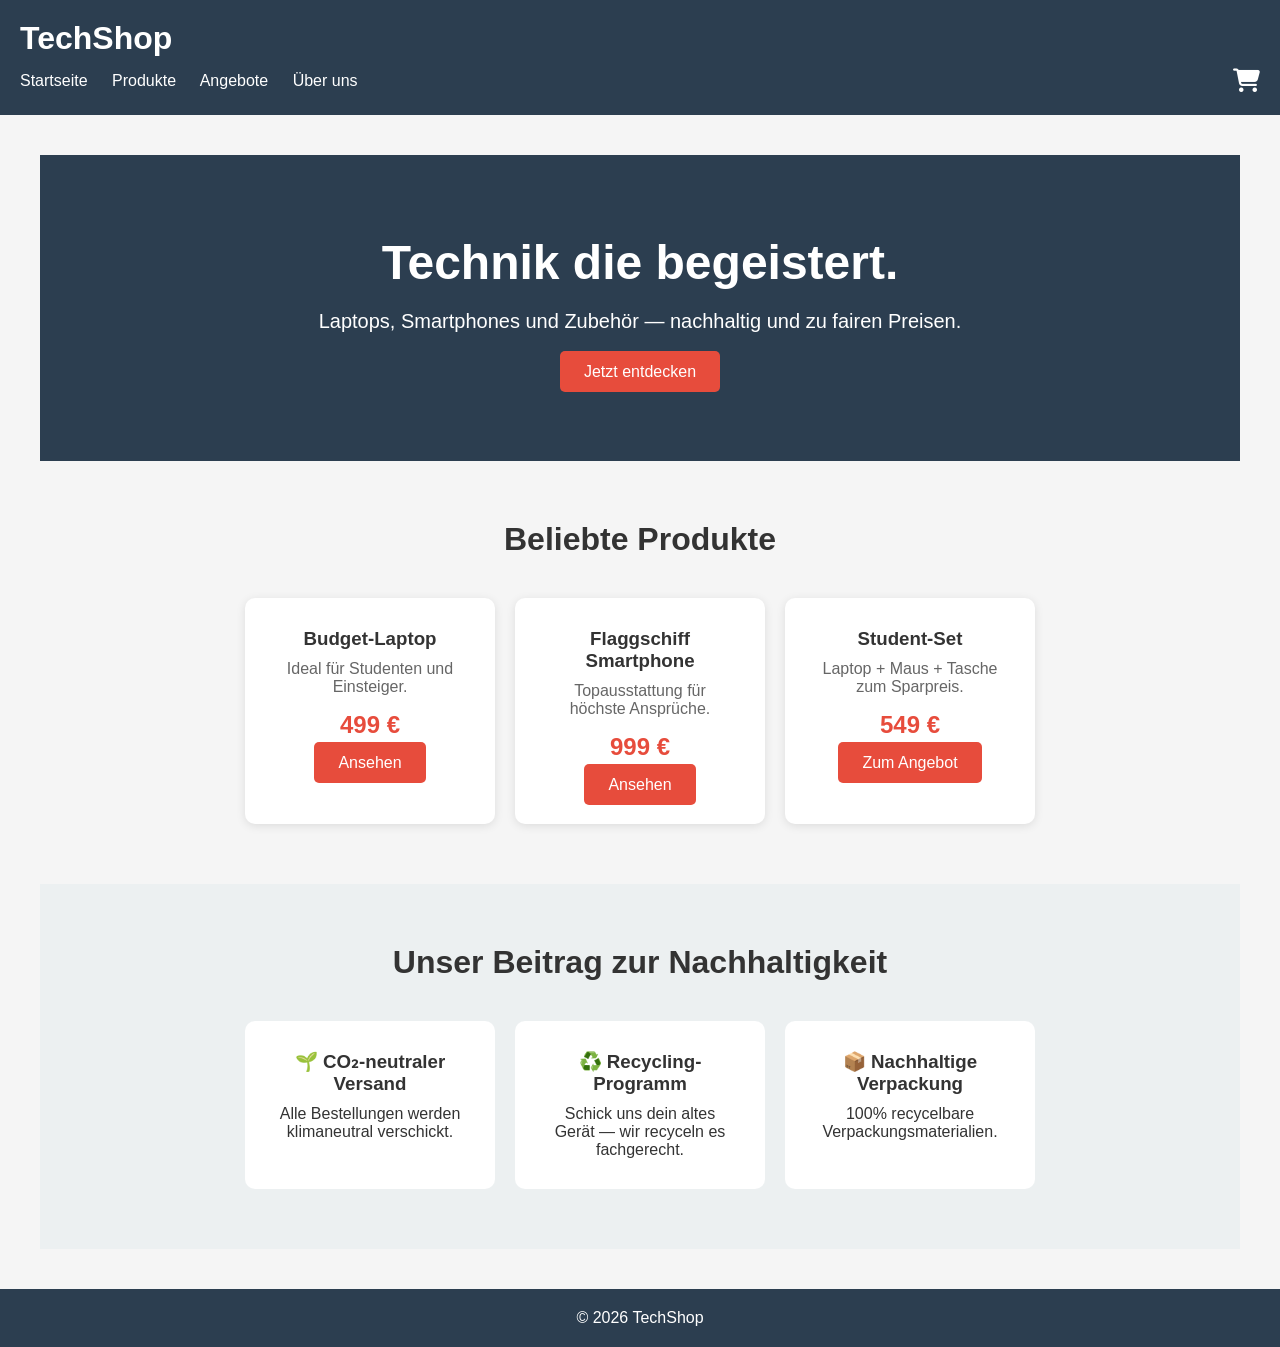
==== index.html @ 8d3208bd "index.html Startseite fertig mit Hero, Produkte und Nachhaltigkeit" ====
<!DOCTYPE html>
<html lang="de">
<head>
    <meta charset="UTF-8">
    <meta name="viewport" content="width=device-width, initial-scale=1.0">
    <link rel="stylesheet" href="css/style.css">
    <link rel="stylesheet" href="https://cdnjs.cloudflare.com/ajax/libs/font-awesome/6.5.0/css/all.min.css">
    <title>TechShop</title>
</head>
<body>

<header>
    <h1>TechShop</h1>
    <nav>
        <div class="nav-links">
            <a href="index.html">Startseite</a>
            <a href="produkte.html">Produkte</a>
            <a href="angebote.html">Angebote</a>
            <a href="impressum.html">Über uns</a>
        </div>
        <a href="warenkorb.html" class="cart-icon">
            <i class="fas fa-shopping-cart"></i>
        </a>
    </nav>
</header>

 <main>

    <!-- Hero Bereich -->
    <section class="hero">
        <div class="hero-content">
            <h2>Technik die begeistert.</h2>
            <p>Laptops, Smartphones und Zubehör — nachhaltig und zu fairen Preisen.</p>
            <a href="produkte.html" class="btn">Jetzt entdecken</a>
        </div>
    </section>

    <!-- Featured Products -->
    <section class="featured">
        <h2>Beliebte Produkte</h2>
        <div class="product-grid">
            <div class="product-card">
                <h3>Budget-Laptop</h3>
                <p>Ideal für Studenten und Einsteiger.</p>
                <span class="price">499 €</span>
                <a href="produkte.html" class="btn">Ansehen</a>
            </div>
            <div class="product-card">
                <h3>Flaggschiff Smartphone</h3>
                <p>Topausstattung für höchste Ansprüche.</p>
                <span class="price">999 €</span>
                <a href="produkte.html" class="btn">Ansehen</a>
            </div>
            <div class="product-card">
                <h3>Student-Set</h3>
                <p>Laptop + Maus + Tasche zum Sparpreis.</p>
                <span class="price">549 €</span>
                <a href="angebote.html" class="btn">Zum Angebot</a>
            </div>
        </div>
    </section>

    <!-- Nachhaltigkeit -->
    <section class="sustainability">
        <h2>Unser Beitrag zur Nachhaltigkeit</h2>
        <div class="sustain-grid">
            <div class="sustain-card">
                <h3>🌱 CO₂-neutraler Versand</h3>
                <p>Alle Bestellungen werden klimaneutral verschickt.</p>
            </div>
            <div class="sustain-card">
                <h3>♻️ Recycling-Programm</h3>
                <p>Schick uns dein altes Gerät — wir recyceln es fachgerecht.</p>
            </div>
            <div class="sustain-card">
                <h3>📦 Nachhaltige Verpackung</h3>
                <p>100% recycelbare Verpackungsmaterialien.</p>
            </div>
        </div>
    </section>

</main>

    <footer>
        <p>&copy; 2026 TechShop</p>
    </footer>

</body>
</html>
---- css/style.css ----
* {
    margin: 0;
    padding: 0;
    box-sizing: border-box;
}

body {
    font-family: Arial, sans-serif;
    background-color: #f5f5f5;
    color: #333;
}

header {
    background-color: #2c3e50;
    padding: 20px;
    color: white;
}

header h1 {
    margin-bottom: 10px;
}

nav {
    display: flex;
    justify-content: space-between;
    align-items: center;
}

nav a {
    color: white;
    text-decoration: none;
    margin-right: 20px;
}

.cart-icon {
    font-size: 24px;
    margin-right: 0;
}

main {
    padding: 40px;
}

footer {
    background-color: #2c3e50;
    color: white;
    text-align: center;
    padding: 20px;
}

/* Hero */
.hero {
    background-color: #2c3e50;
    color: white;
    padding: 80px 40px;
    text-align: center;
}

.hero h2 {
    font-size: 48px;
    margin-bottom: 20px;
}

.hero p {
    font-size: 20px;
    margin-bottom: 30px;
}

.btn {
    background-color: #e74c3c;
    color: white;
    padding: 12px 24px;
    text-decoration: none;
    border-radius: 5px;
}

.btn:hover {
    background-color: #c0392b;
}

/* Featured Products */
.featured {
    padding: 60px 40px;
    text-align: center;
}

.featured h2 {
    margin-bottom: 40px;
    font-size: 32px;
}

.product-grid {
    display: flex;
    gap: 20px;
    justify-content: center;
}

.product-card {
    background: white;
    padding: 30px;
    border-radius: 10px;
    width: 250px;
    box-shadow: 0 2px 10px rgba(0,0,0,0.1);
}

.product-card h3 {
    margin-bottom: 10px;
}

.product-card p {
    margin-bottom: 15px;
    color: #666;
}

.price {
    display: block;
    font-size: 24px;
    font-weight: bold;
    color: #e74c3c;
    margin-bottom: 15px;
}

/* Nachhaltigkeit */
.sustainability {
    background-color: #ecf0f1;
    padding: 60px 40px;
    text-align: center;
}

.sustainability h2 {
    margin-bottom: 40px;
    font-size: 32px;
}

.sustain-grid {
    display: flex;
    gap: 20px;
    justify-content: center;
}

.sustain-card {
    background: white;
    padding: 30px;
    border-radius: 10px;
    width: 250px;
}

.sustain-card h3 {
    margin-bottom: 10px;
}
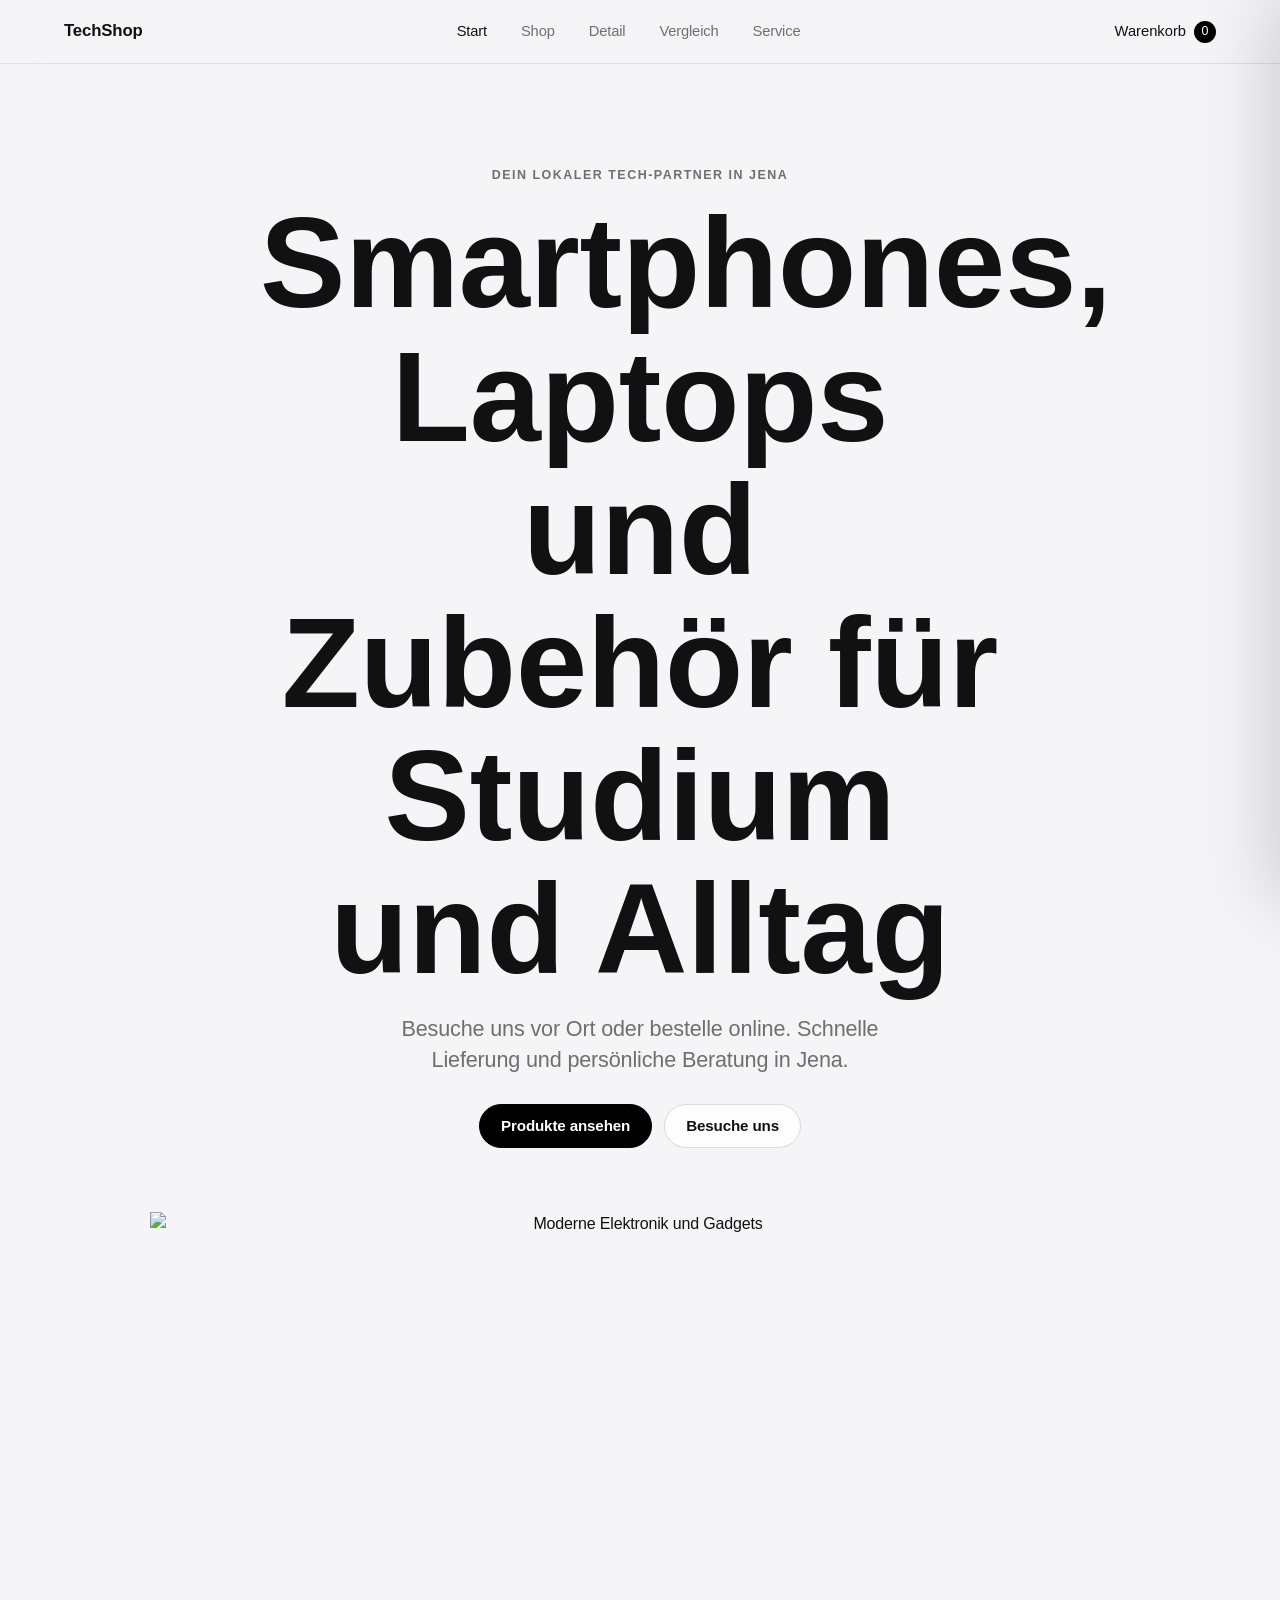
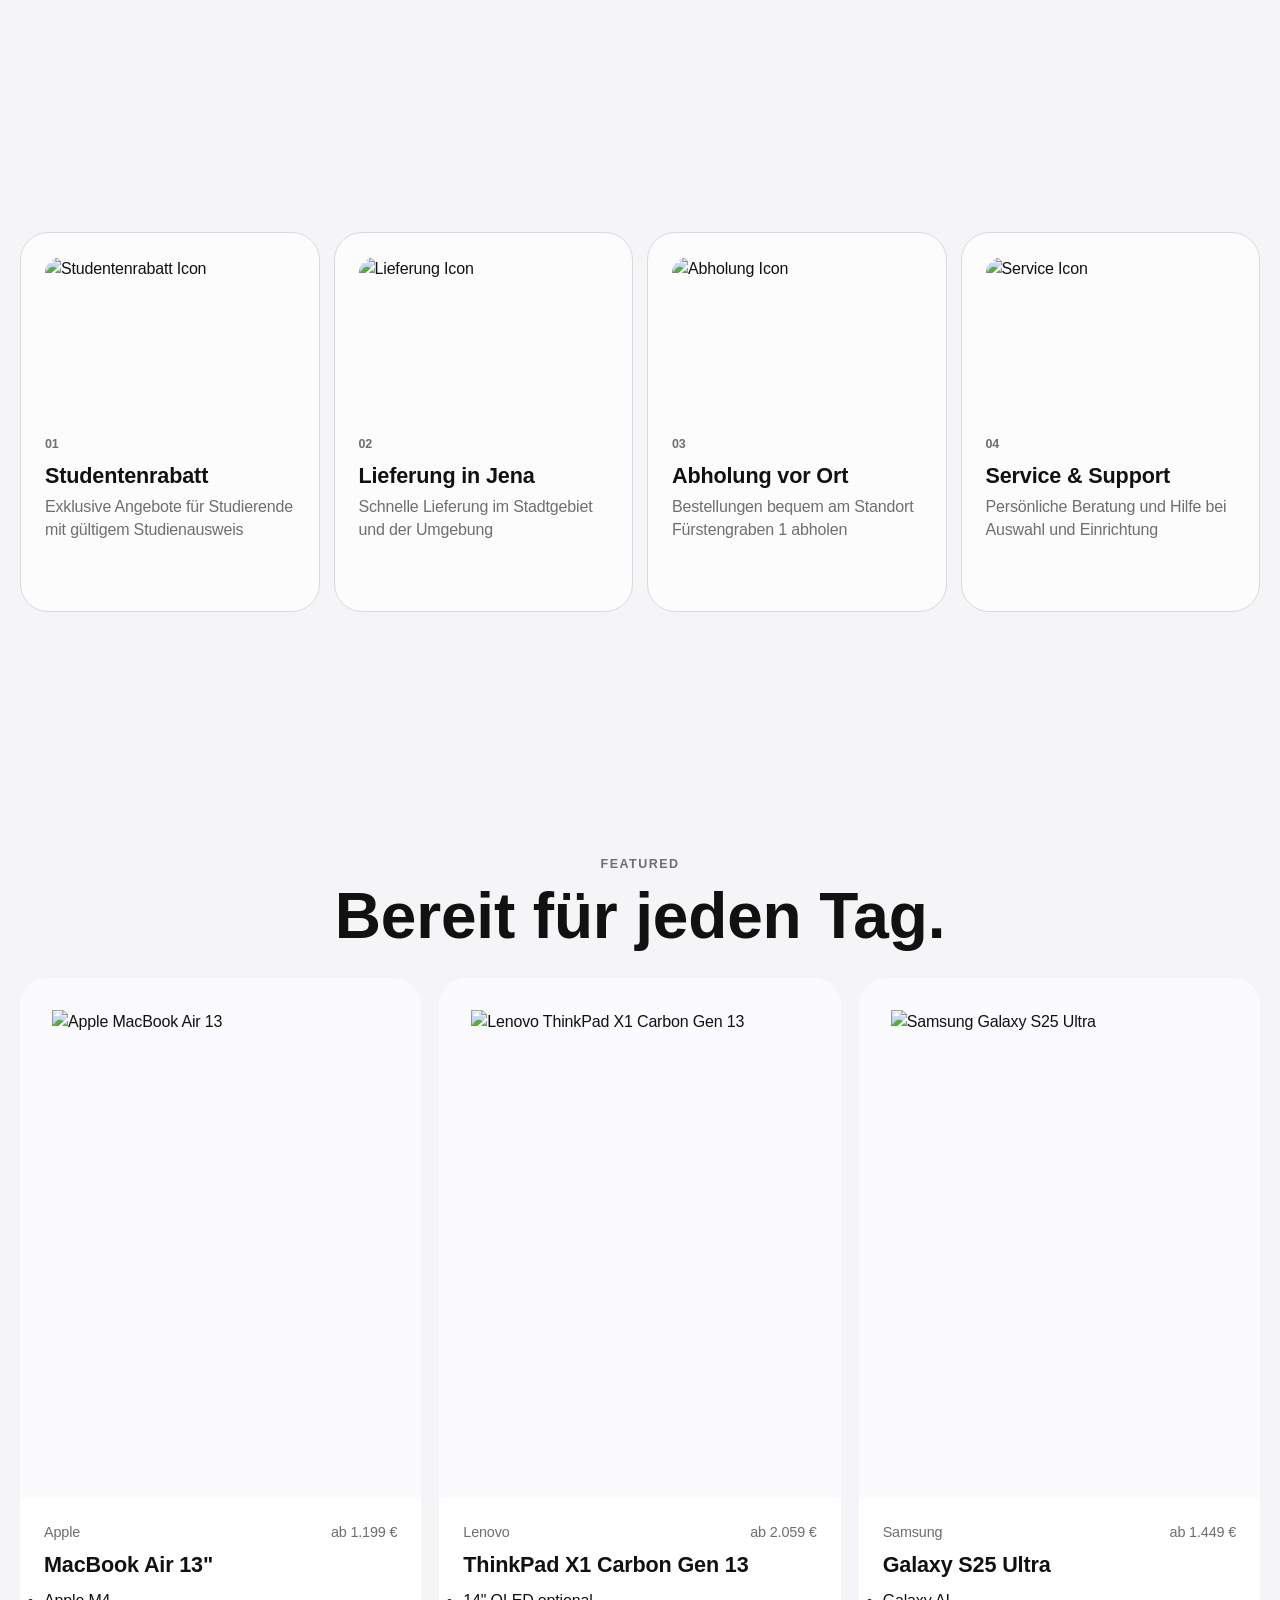
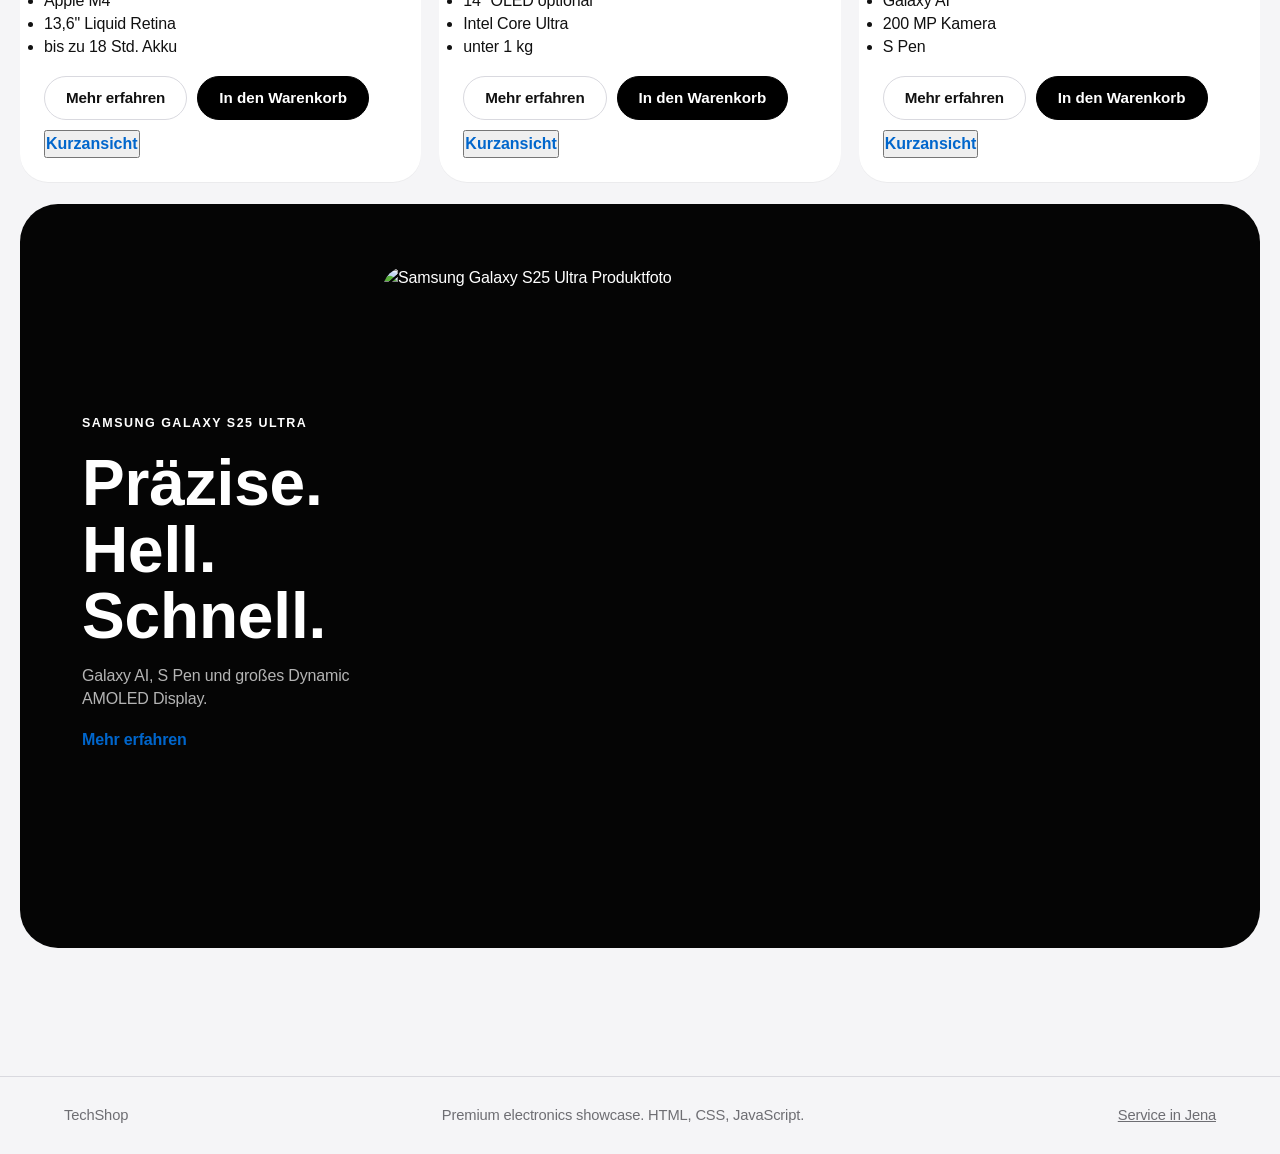
==== commit 42faed0a: "Update website structure and pages" ====
--- a/index.html
+++ b/index.html
@@ -3,87 +3,106 @@
 <head>
     <meta charset="UTF-8">
     <meta name="viewport" content="width=device-width, initial-scale=1.0">
-    <link rel="stylesheet" href="css/style.css">
-    <link rel="stylesheet" href="https://cdnjs.cloudflare.com/ajax/libs/font-awesome/6.5.0/css/all.min.css">
-    <title>TechShop</title>
+    <meta name="description" content="TechShop zeigt kuratierte Premium-Technik mit echten Produktdaten, klaren Preisen und ruhigem Design.">
+    <title>TechShop | Premium Electronics</title>
+    <link rel="stylesheet" href="style.css">
 </head>
-<body>
+<body data-page="home">
+    <header class="site-header">
+        <a class="brand" href="index.html" aria-label="TechShop Startseite">TechShop</a>
+        <button class="nav-toggle" type="button" aria-label="Menue oeffnen" aria-expanded="false">
+            <span></span>
+            <span></span>
+        </button>
+        <nav class="site-nav" aria-label="Hauptnavigation">
+            <a href="index.html" data-nav="home">Start</a>
+            <a href="produkte.html" data-nav="shop">Shop</a>
+            <a href="produktdetail.html?id=macbook-air" data-nav="detail">Detail</a>
+            <a href="vergleich.html" data-nav="compare">Vergleich</a>
+            <a href="kontakt.html" data-nav="contact">Service</a>
+        </nav>
+        <button class="cart-indicator" type="button" data-cart-open>
+            Warenkorb <span data-cart-count>0</span>
+        </button>
+    </header>
 
-<header>
-    <h1>TechShop</h1>
-    <nav>
-        <div class="nav-links">
-            <a href="index.html">Startseite</a>
-            <a href="produkte.html">Produkte</a>
-            <a href="angebote.html">Angebote</a>
-            <a href="impressum.html">Über uns</a>
-        </div>
-        <a href="warenkorb.html" class="cart-icon">
-            <i class="fas fa-shopping-cart"></i>
-        </a>
-    </nav>
-</header>
+    <main>
+        <section class="hero hero-home">
+            <div class="hero-copy">
+                <p class="eyebrow">Dein lokaler Tech-Partner in Jena</p>
+                <h1>Smartphones, Laptops und Zubehör für Studium und Alltag</h1>
+                <p>Besuche uns vor Ort oder bestelle online. Schnelle Lieferung und persönliche Beratung in Jena.</p>
+                <div class="button-row">
+                    <a class="btn btn-dark" href="produkte.html">Produkte ansehen</a>
+                    <a class="btn btn-light" href="kontakt.html">Besuche uns</a>
+                </div>
+            </div>
+            <img class="hero-image" src="https://images.unsplash.com/photo-1522869635100-9f4c5e86aa37?w=980&h=580&fit=crop" alt="Moderne Elektronik und Gadgets" width="980" height="580">
+        </section>
 
- <main>
+        <section class="benefits" aria-label="Unsere Vorteile">
+            <article>
+                <img src="https://images.unsplash.com/photo-1577720643272-265d76ecd780?w=300&h=220&fit=crop" alt="Studentenrabatt Icon">
+                <span>01</span>
+                <h2>Studentenrabatt</h2>
+                <p>Exklusive Angebote für Studierende mit gültigem Studienausweis</p>
+            </article>
+            <article>
+                <img src="https://images.unsplash.com/photo-1606856410002-b8b3eac8b8ba?w=300&h=220&fit=crop" alt="Lieferung Icon">
+                <span>02</span>
+                <h2>Lieferung in Jena</h2>
+                <p>Schnelle Lieferung im Stadtgebiet und der Umgebung</p>
+            </article>
+            <article>
+                <img src="https://images.unsplash.com/photo-1553062407-98eeb64c6a62?w=300&h=220&fit=crop" alt="Abholung Icon">
+                <span>03</span>
+                <h2>Abholung vor Ort</h2>
+                <p>Bestellungen bequem am Standort Fürstengraben 1 abholen</p>
+            </article>
+            <article>
+                <img src="https://images.unsplash.com/photo-1552664730-d307ca884978?w=300&h=220&fit=crop" alt="Service Icon">
+                <span>04</span>
+                <h2>Service & Support</h2>
+                <p>Persönliche Beratung und Hilfe bei Auswahl und Einrichtung</p>
+            </article>
+        </section>
 
-    <!-- Hero Bereich -->
-    <section class="hero">
-        <div class="hero-content">
-            <h2>Technik die begeistert.</h2>
-            <p>Laptops, Smartphones und Zubehör — nachhaltig und zu fairen Preisen.</p>
-            <a href="produkte.html" class="btn">Jetzt entdecken</a>
-        </div>
-    </section>
+        <section class="section-heading">
+            <p class="eyebrow">Featured</p>
+                <h2>Bereit für jeden Tag.</h2>
+        </section>
 
-    <!-- Featured Products -->
-    <section class="featured">
-        <h2>Beliebte Produkte</h2>
-        <div class="product-grid">
-            <div class="product-card">
-                <h3>Budget-Laptop</h3>
-                <p>Ideal für Studenten und Einsteiger.</p>
-                <span class="price">499 €</span>
-                <a href="produkte.html" class="btn">Ansehen</a>
+        <section class="feature-grid" data-featured-products></section>
+
+        <section class="wide-showcase">
+            <div>
+                <p class="eyebrow">Samsung Galaxy S25 Ultra</p>
+                <h2>Präzise. Hell. Schnell.</h2>
+                <p>Galaxy AI, S Pen und großes Dynamic AMOLED Display.</p>
+                <a class="text-link" href="produktdetail.html?id=galaxy-s25-ultra">Mehr erfahren</a>
             </div>
-            <div class="product-card">
-                <h3>Flaggschiff Smartphone</h3>
-                <p>Topausstattung für höchste Ansprüche.</p>
-                <span class="price">999 €</span>
-                <a href="produkte.html" class="btn">Ansehen</a>
-            </div>
-            <div class="product-card">
-                <h3>Student-Set</h3>
-                <p>Laptop + Maus + Tasche zum Sparpreis.</p>
-                <span class="price">549 €</span>
-                <a href="angebote.html" class="btn">Zum Angebot</a>
-            </div>
-        </div>
-    </section>
+            <img src="https://images.samsung.com/is/image/samsung/assets/de/smartphones/galaxy-s25-ultra/buy/S25U_Product_KV_PC.jpg" alt="Samsung Galaxy S25 Ultra Produktfoto" width="900" height="620">
+        </section>
+    </main>
 
-    <!-- Nachhaltigkeit -->
-    <section class="sustainability">
-        <h2>Unser Beitrag zur Nachhaltigkeit</h2>
-        <div class="sustain-grid">
-            <div class="sustain-card">
-                <h3>🌱 CO₂-neutraler Versand</h3>
-                <p>Alle Bestellungen werden klimaneutral verschickt.</p>
-            </div>
-            <div class="sustain-card">
-                <h3>♻️ Recycling-Programm</h3>
-                <p>Schick uns dein altes Gerät — wir recyceln es fachgerecht.</p>
-            </div>
-            <div class="sustain-card">
-                <h3>📦 Nachhaltige Verpackung</h3>
-                <p>100% recycelbare Verpackungsmaterialien.</p>
-            </div>
-        </div>
-    </section>
-
-</main>
-
-    <footer>
-        <p>&copy; 2026 TechShop</p>
+    <footer class="site-footer">
+        <p>TechShop</p>
+        <p>Premium electronics showcase. HTML, CSS, JavaScript.</p>
+        <p><a href="kontakt.html">Service in Jena</a></p>
     </footer>
 
+    <aside class="cart-drawer" data-cart-drawer aria-hidden="true">
+        <div class="drawer-head">
+            <h2>Warenkorb</h2>
+            <button class="icon-btn" type="button" data-cart-close>Schliessen</button>
+        </div>
+        <div class="drawer-items" data-cart-items></div>
+        <div class="drawer-total">
+            <span>Summe</span>
+            <strong data-cart-total>0 €</strong>
+        </div>
+    </aside>
+    <div class="toast" data-toast></div>
+    <script src="script.js"></script>
 </body>
-</html>+</html>
--- a/style.css
+++ b/style.css
@@ -0,0 +1,981 @@
+:root {
+    --bg: #f5f5f7;
+    --surface: #ffffff;
+    --surface-soft: #fbfbfd;
+    --text: #111111;
+    --muted: #6e6e73;
+    --line: #d9d9df;
+    --dark: #000000;
+    --shadow: 0 22px 60px rgba(0, 0, 0, 0.08);
+    --radius: 28px;
+}
+
+* {
+    box-sizing: border-box;
+    margin: 0;
+    padding: 0;
+}
+
+html {
+    scroll-behavior: smooth;
+}
+
+body {
+    min-width: 320px;
+    background: var(--bg);
+    color: var(--text);
+    font-family: -apple-system, BlinkMacSystemFont, "Segoe UI", Arial, sans-serif;
+    letter-spacing: -0.01em;
+    line-height: 1.45;
+}
+
+body.drawer-open {
+    overflow: hidden;
+}
+
+a {
+    color: inherit;
+}
+
+img {
+    display: block;
+    max-width: 100%;
+}
+
+button,
+input,
+select {
+    font: inherit;
+}
+
+button {
+    cursor: pointer;
+}
+
+.site-header {
+    position: sticky;
+    top: 0;
+    z-index: 30;
+    display: grid;
+    grid-template-columns: auto 1fr auto;
+    align-items: center;
+    gap: 28px;
+    min-height: 64px;
+    padding: 0 clamp(20px, 5vw, 72px);
+    background: rgba(245, 245, 247, 0.82);
+    border-bottom: 1px solid rgba(0, 0, 0, 0.08);
+    backdrop-filter: blur(22px);
+}
+
+.brand {
+    font-size: 1.05rem;
+    font-weight: 700;
+    text-decoration: none;
+}
+
+.site-nav {
+    display: flex;
+    justify-content: center;
+    gap: clamp(14px, 3vw, 34px);
+}
+
+.site-nav a {
+    color: var(--muted);
+    font-size: 0.92rem;
+    text-decoration: none;
+    transition: color 180ms ease;
+}
+
+.site-nav a:hover,
+.site-nav a.active {
+    color: var(--text);
+}
+
+.cart-indicator,
+.icon-btn,
+.nav-toggle {
+    border: 0;
+    background: transparent;
+    color: var(--text);
+}
+
+.cart-indicator {
+    display: inline-flex;
+    align-items: center;
+    gap: 8px;
+    font-size: 0.92rem;
+}
+
+.cart-indicator span {
+    display: grid;
+    place-items: center;
+    min-width: 22px;
+    height: 22px;
+    padding: 0 7px;
+    border-radius: 999px;
+    background: var(--dark);
+    color: #ffffff;
+    font-size: 0.78rem;
+}
+
+.nav-toggle {
+    display: none;
+    width: 42px;
+    height: 42px;
+    justify-self: end;
+}
+
+.nav-toggle span {
+    display: block;
+    width: 21px;
+    height: 1.5px;
+    margin: 6px auto;
+    background: var(--text);
+}
+
+main {
+    width: min(1440px, 100%);
+    margin: 0 auto;
+}
+
+.hero,
+.page-hero,
+.section-heading,
+.shop-layout,
+.detail-shell,
+.compare-wrap,
+.contact-grid,
+.wide-showcase,
+.benefits,
+.feature-grid {
+    width: min(1240px, calc(100% - 32px));
+    margin-inline: auto;
+}
+
+.hero {
+    min-height: calc(100svh - 64px);
+    display: grid;
+    grid-template-rows: auto 1fr;
+    align-items: center;
+    padding: clamp(58px, 8vw, 104px) 0 40px;
+    text-align: center;
+}
+
+.hero-copy {
+    max-width: 760px;
+    margin: 0 auto;
+}
+
+.eyebrow {
+    color: var(--muted);
+    font-size: 0.78rem;
+    font-weight: 700;
+    letter-spacing: 0.12em;
+    text-transform: uppercase;
+}
+
+h1,
+h2,
+h3 {
+    color: var(--text);
+    line-height: 1.04;
+}
+
+h1 {
+    margin-top: 12px;
+    font-size: clamp(3.8rem, 10vw, 9.4rem);
+    font-weight: 750;
+}
+
+h2 {
+    font-size: clamp(2.1rem, 5vw, 5.2rem);
+    font-weight: 720;
+}
+
+h3 {
+    font-size: 1.35rem;
+    font-weight: 700;
+}
+
+.hero-copy p:not(.eyebrow),
+.page-hero p,
+.section-heading p,
+.wide-showcase p,
+.product-copy,
+.contact-card p,
+.site-footer {
+    color: var(--muted);
+}
+
+.hero-copy p:not(.eyebrow) {
+    max-width: 540px;
+    margin: 18px auto 0;
+    font-size: clamp(1.05rem, 2vw, 1.35rem);
+}
+
+.button-row {
+    display: flex;
+    flex-wrap: wrap;
+    justify-content: center;
+    gap: 12px;
+    margin-top: 28px;
+}
+
+.btn {
+    display: inline-flex;
+    align-items: center;
+    justify-content: center;
+    min-height: 44px;
+    padding: 0 21px;
+    border-radius: 999px;
+    font-size: 0.95rem;
+    font-weight: 650;
+    text-decoration: none;
+    transition: transform 180ms ease, box-shadow 180ms ease, background 180ms ease;
+}
+
+.btn:hover {
+    transform: translateY(-2px);
+}
+
+.btn-dark {
+    border: 1px solid var(--dark);
+    background: var(--dark);
+    color: #ffffff;
+}
+
+.btn-light {
+    border: 1px solid var(--line);
+    background: rgba(255, 255, 255, 0.78);
+    color: var(--text);
+}
+
+.hero-image {
+    width: min(980px, 100%);
+    margin: clamp(30px, 5vw, 70px) auto 0;
+    filter: drop-shadow(0 34px 48px rgba(0, 0, 0, 0.12));
+}
+
+.benefits {
+    display: grid;
+    grid-template-columns: repeat(4, 1fr);
+    gap: 14px;
+    margin-bottom: clamp(74px, 10vw, 138px);
+}
+
+.benefits article {
+    display: flex;
+    flex-direction: column;
+    min-height: 380px;
+    padding: 24px;
+    border: 1px solid var(--line);
+    border-radius: var(--radius);
+    background: rgba(255, 255, 255, 0.72);
+    overflow: hidden;
+    transition: transform 200ms ease, box-shadow 200ms ease;
+}
+
+.benefits article:hover {
+    transform: translateY(-4px);
+    box-shadow: 0 12px 32px rgba(0, 0, 0, 0.12);
+}
+
+.benefits article img {
+    width: 100%;
+    height: 160px;
+    object-fit: cover;
+    border-radius: 16px;
+    margin-bottom: 18px;
+}
+
+.benefits span {
+    color: var(--muted);
+    font-size: 0.78rem;
+    font-weight: 700;
+}
+
+.benefits h2 {
+    margin-top: 12px;
+    font-size: 1.35rem;
+}
+
+.benefits p {
+    margin-top: 8px;
+    color: var(--muted);
+    flex-grow: 1;
+}
+
+.section-heading,
+.page-hero {
+    padding: clamp(64px, 9vw, 124px) 0 28px;
+    text-align: center;
+}
+
+.section-heading {
+    max-width: 820px;
+}
+
+.section-heading h2,
+.page-hero h1 {
+    margin-top: 10px;
+}
+
+.page-hero h1 {
+    font-size: clamp(3.2rem, 8vw, 7.5rem);
+}
+
+.page-hero p {
+    margin-top: 16px;
+    font-size: 1.18rem;
+}
+
+.feature-grid,
+.product-grid {
+    display: grid;
+    grid-template-columns: repeat(3, minmax(0, 1fr));
+    gap: 18px;
+}
+
+.product-card {
+    overflow: hidden;
+    border-radius: var(--radius);
+    background: var(--surface);
+    box-shadow: 0 1px 0 rgba(0, 0, 0, 0.04);
+    transition: transform 220ms ease, box-shadow 220ms ease;
+}
+
+.product-card:hover {
+    transform: translateY(-5px);
+    box-shadow: var(--shadow);
+}
+
+.product-card img {
+    width: 100%;
+    aspect-ratio: 1.18 / 1;
+    object-fit: contain;
+    padding: 32px;
+    background: var(--surface-soft);
+}
+
+.product-body {
+    display: grid;
+    gap: 12px;
+    padding: 24px;
+}
+
+.meta-row {
+    display: flex;
+    justify-content: space-between;
+    gap: 14px;
+    color: var(--muted);
+    font-size: 0.9rem;
+}
+
+.price {
+    color: var(--text);
+    font-size: 1.05rem;
+    font-weight: 720;
+}
+
+.product-actions {
+    display: flex;
+    flex-wrap: wrap;
+    gap: 10px;
+    margin-top: 6px;
+}
+
+.text-link {
+    color: #0066cc;
+    font-weight: 650;
+    text-decoration: none;
+}
+
+.text-link:hover {
+    text-decoration: underline;
+}
+
+.wide-showcase {
+    display: grid;
+    grid-template-columns: minmax(280px, 0.75fr) 1.25fr;
+    gap: 20px;
+    align-items: center;
+    margin-top: 22px;
+    margin-bottom: clamp(76px, 10vw, 140px);
+    padding: clamp(28px, 5vw, 62px);
+    border-radius: 38px;
+    background: #050505;
+    color: #ffffff;
+    overflow: hidden;
+}
+
+.wide-showcase h2,
+.wide-showcase .eyebrow {
+    color: #ffffff;
+}
+
+.wide-showcase p {
+    max-width: 360px;
+    margin: 14px 0 18px;
+    color: rgba(255, 255, 255, 0.7);
+}
+
+.wide-showcase img {
+    width: 100%;
+    border-radius: 26px;
+}
+
+.shop-layout {
+    display: grid;
+    grid-template-columns: 1fr 282px;
+    gap: 24px;
+    padding-bottom: 100px;
+}
+
+.filters,
+.shop-results,
+.compare-wrap,
+.contact-card,
+.map-placeholder {
+    border-radius: var(--radius);
+    background: var(--surface);
+}
+
+.filters {
+    position: sticky;
+    top: 84px;
+    align-self: start;
+    display: grid;
+    gap: 10px;
+    padding: 22px;
+}
+
+.filters h2 {
+    font-size: 1.8rem;
+    margin-bottom: 8px;
+}
+
+.filter-close,
+.filter-toggle {
+    display: none;
+}
+
+.category-list {
+    display: grid;
+    gap: 8px;
+}
+
+.category-list button {
+    display: flex;
+    justify-content: space-between;
+    width: 100%;
+    min-height: 44px;
+    padding: 0 14px;
+    border: 1px solid var(--line);
+    border-radius: 999px;
+    background: var(--surface-soft);
+    color: var(--text);
+    font-weight: 650;
+    transition: background 180ms ease, border-color 180ms ease, transform 180ms ease;
+}
+
+.category-list button:hover,
+.category-list button.active {
+    border-color: var(--dark);
+    background: var(--dark);
+    color: #ffffff;
+    transform: translateY(-1px);
+}
+
+.filters label {
+    margin-top: 12px;
+    color: var(--muted);
+    font-size: 0.82rem;
+    font-weight: 700;
+    text-transform: uppercase;
+}
+
+.input {
+    width: 100%;
+    min-height: 46px;
+    padding: 0 14px;
+    border: 1px solid var(--line);
+    border-radius: 15px;
+    background: var(--surface-soft);
+    color: var(--text);
+    outline: none;
+}
+
+.input:focus {
+    border-color: #0066cc;
+    box-shadow: 0 0 0 4px rgba(0, 102, 204, 0.1);
+}
+
+.shop-results {
+    padding: 22px;
+}
+
+.result-bar {
+    display: flex;
+    justify-content: space-between;
+    gap: 16px;
+    align-items: end;
+    margin-bottom: 18px;
+}
+
+.result-bar h2 {
+    font-size: 1.6rem;
+}
+
+.result-bar span {
+    color: var(--muted);
+}
+
+.detail-shell {
+    display: grid;
+    grid-template-columns: 1.12fr 0.88fr;
+    gap: clamp(24px, 5vw, 70px);
+    align-items: center;
+    min-height: calc(100svh - 64px);
+    padding: clamp(44px, 7vw, 96px) 0;
+}
+
+.detail-gallery {
+    display: grid;
+    gap: 16px;
+}
+
+.detail-main-image {
+    width: 100%;
+    max-height: 680px;
+    object-fit: contain;
+    padding: clamp(24px, 5vw, 56px);
+    border-radius: 42px;
+    background: var(--surface);
+}
+
+.gallery-thumbs {
+    display: grid;
+    grid-template-columns: repeat(3, 1fr);
+    gap: 12px;
+}
+
+.gallery-thumbs button {
+    border: 1px solid transparent;
+    border-radius: 18px;
+    background: var(--surface);
+}
+
+.gallery-thumbs button.active {
+    border-color: var(--text);
+}
+
+.gallery-thumbs img {
+    width: 100%;
+    aspect-ratio: 1.4 / 1;
+    object-fit: contain;
+    padding: 12px;
+}
+
+.detail-info h1 {
+    font-size: clamp(3rem, 7vw, 7rem);
+}
+
+.detail-info .price {
+    margin-top: 18px;
+    font-size: 1.35rem;
+}
+
+.spec-list {
+    display: grid;
+    grid-template-columns: repeat(2, 1fr);
+    gap: 12px;
+    margin: 28px 0;
+}
+
+.spec-list div {
+    min-height: 104px;
+    padding: 18px;
+    border-radius: 22px;
+    background: var(--surface);
+}
+
+.spec-list dt {
+    color: var(--muted);
+    font-size: 0.78rem;
+    font-weight: 700;
+    text-transform: uppercase;
+}
+
+.spec-list dd {
+    margin-top: 8px;
+    font-weight: 720;
+}
+
+.compare-wrap {
+    overflow: auto;
+    margin-bottom: 100px;
+    padding: 16px;
+}
+
+.compare-table {
+    width: 100%;
+    min-width: 780px;
+    border-collapse: collapse;
+}
+
+.compare-table caption {
+    padding: 18px;
+    color: var(--muted);
+    text-align: left;
+}
+
+.compare-table th,
+.compare-table td {
+    padding: 22px 18px;
+    border-bottom: 1px solid var(--line);
+    text-align: left;
+    vertical-align: top;
+}
+
+.compare-table th {
+    color: var(--muted);
+    font-size: 0.78rem;
+    text-transform: uppercase;
+}
+
+.compare-product {
+    display: flex;
+    align-items: center;
+    gap: 14px;
+}
+
+.compare-product img {
+    width: 72px;
+    height: 72px;
+    object-fit: contain;
+    border-radius: 16px;
+    background: var(--surface-soft);
+}
+
+.contact-grid {
+    display: grid;
+    grid-template-columns: repeat(3, 1fr);
+    gap: 18px;
+    padding-bottom: 100px;
+}
+
+.contact-card,
+.map-placeholder {
+    min-height: 260px;
+    padding: 28px;
+}
+
+.contact-card h2 {
+    margin-bottom: 20px;
+    font-size: 2rem;
+}
+
+address {
+    color: var(--muted);
+    font-style: normal;
+}
+
+.hours-list {
+    display: grid;
+    gap: 12px;
+}
+
+.hours-list div {
+    display: flex;
+    justify-content: space-between;
+    gap: 24px;
+    padding-bottom: 12px;
+    border-bottom: 1px solid var(--line);
+}
+
+.service-copy {
+    display: flex;
+    flex-direction: column;
+    justify-content: space-between;
+}
+
+.map-placeholder {
+    grid-column: 1 / -1;
+    display: grid;
+    place-items: center;
+    min-height: 360px;
+    background:
+        linear-gradient(135deg, rgba(0, 0, 0, 0.03) 25%, transparent 25%) 0 0 / 46px 46px,
+        linear-gradient(225deg, rgba(0, 0, 0, 0.03) 25%, transparent 25%) 0 0 / 46px 46px,
+        #ffffff;
+    color: var(--muted);
+    text-align: center;
+}
+
+.map-placeholder span {
+    display: block;
+    margin-bottom: 10px;
+    color: var(--text);
+    font-size: 4rem;
+    font-weight: 740;
+}
+
+.site-footer {
+    display: flex;
+    flex-wrap: wrap;
+    justify-content: space-between;
+    gap: 14px;
+    padding: 28px clamp(20px, 5vw, 72px);
+    border-top: 1px solid var(--line);
+    font-size: 0.92rem;
+}
+
+.cart-drawer {
+    position: fixed;
+    top: 0;
+    right: 0;
+    z-index: 60;
+    display: grid;
+    grid-template-rows: auto 1fr auto;
+    width: min(420px, 100%);
+    height: 100svh;
+    background: var(--surface);
+    box-shadow: -28px 0 70px rgba(0, 0, 0, 0.16);
+    transform: translateX(104%);
+    transition: transform 240ms ease;
+}
+
+.cart-drawer.open {
+    transform: translateX(0);
+}
+
+.drawer-head,
+.drawer-total {
+    display: flex;
+    justify-content: space-between;
+    gap: 16px;
+    align-items: center;
+    padding: 22px;
+    border-bottom: 1px solid var(--line);
+}
+
+.drawer-head h2 {
+    font-size: 1.8rem;
+}
+
+.drawer-items {
+    display: grid;
+    align-content: start;
+    gap: 12px;
+    overflow: auto;
+    padding: 22px;
+}
+
+.bag-item {
+    display: grid;
+    grid-template-columns: 76px 1fr auto;
+    gap: 12px;
+    align-items: center;
+}
+
+.bag-item img {
+    width: 76px;
+    height: 76px;
+    object-fit: contain;
+    border-radius: 18px;
+    background: var(--surface-soft);
+}
+
+.bag-item button {
+    width: 28px;
+    height: 28px;
+    border: 1px solid var(--line);
+    border-radius: 50%;
+    background: var(--surface);
+}
+
+.empty-state {
+    padding: 40px 18px;
+    color: var(--muted);
+    text-align: center;
+}
+
+.product-dialog {
+    width: min(880px, calc(100% - 32px));
+    border: 0;
+    border-radius: 32px;
+    background: var(--surface);
+    color: var(--text);
+    box-shadow: var(--shadow);
+}
+
+.product-dialog::backdrop {
+    background: rgba(0, 0, 0, 0.35);
+    backdrop-filter: blur(8px);
+}
+
+.dialog-close {
+    position: absolute;
+    top: 18px;
+    right: 18px;
+}
+
+.dialog-content {
+    display: grid;
+    grid-template-columns: 1fr 1fr;
+    gap: 22px;
+    padding: 34px;
+}
+
+.dialog-content img {
+    width: 100%;
+    object-fit: contain;
+    border-radius: 24px;
+    background: var(--surface-soft);
+}
+
+.toast {
+    position: fixed;
+    left: 50%;
+    bottom: 24px;
+    z-index: 80;
+    padding: 12px 16px;
+    border-radius: 999px;
+    background: var(--dark);
+    color: #ffffff;
+    opacity: 0;
+    transform: translate(-50%, 18px);
+    transition: opacity 180ms ease, transform 180ms ease;
+    pointer-events: none;
+}
+
+.toast.show {
+    opacity: 1;
+    transform: translate(-50%, 0);
+}
+
+@media (max-width: 980px) {
+    .site-header {
+        grid-template-columns: auto 1fr auto;
+    }
+
+    .nav-toggle {
+        display: block;
+        order: 3;
+    }
+
+    .cart-indicator {
+        justify-self: end;
+    }
+
+    .site-nav {
+        position: absolute;
+        top: 64px;
+        left: 16px;
+        right: 16px;
+        display: none;
+        flex-direction: column;
+        padding: 18px;
+        border-radius: 24px;
+        background: rgba(255, 255, 255, 0.94);
+        box-shadow: var(--shadow);
+    }
+
+    .site-nav.open {
+        display: flex;
+    }
+
+    .benefits,
+    .feature-grid,
+    .product-grid,
+    .shop-layout,
+    .detail-shell,
+    .wide-showcase,
+    .contact-grid,
+    .dialog-content {
+        grid-template-columns: 1fr;
+    }
+
+    .filters {
+        position: fixed;
+        top: 0;
+        right: 0;
+        z-index: 70;
+        width: min(360px, 100%);
+        height: 100svh;
+        overflow: auto;
+        border-radius: 0;
+        box-shadow: -28px 0 70px rgba(0, 0, 0, 0.18);
+        transform: translateX(104%);
+        transition: transform 240ms ease;
+    }
+
+    .filters.open {
+        transform: translateX(0);
+    }
+
+    .filter-toggle {
+        display: flex;
+        align-items: center;
+        justify-content: center;
+        width: min(1240px, calc(100% - 32px));
+        min-height: 46px;
+        margin: 0 auto 18px;
+        border: 1px solid var(--line);
+        border-radius: 999px;
+        background: var(--surface);
+        color: var(--text);
+        font-weight: 700;
+    }
+
+    .filter-close {
+        display: block;
+        justify-self: end;
+    }
+}
+
+@media (max-width: 640px) {
+    .site-header {
+        padding-inline: 16px;
+    }
+
+    .cart-indicator {
+        justify-self: end;
+    }
+
+    .hero,
+    .page-hero {
+        width: min(100% - 24px, 1240px);
+    }
+
+    h1,
+    .page-hero h1 {
+        font-size: clamp(3rem, 18vw, 5rem);
+    }
+
+    h2 {
+        font-size: clamp(2rem, 12vw, 3.6rem);
+    }
+
+    .button-row,
+    .product-actions {
+        flex-direction: column;
+    }
+
+    .btn {
+        width: 100%;
+    }
+
+    .product-card img {
+        padding: 24px;
+    }
+
+    .spec-list,
+    .gallery-thumbs {
+        grid-template-columns: 1fr;
+    }
+
+    .site-footer {
+        flex-direction: column;
+    }
+}
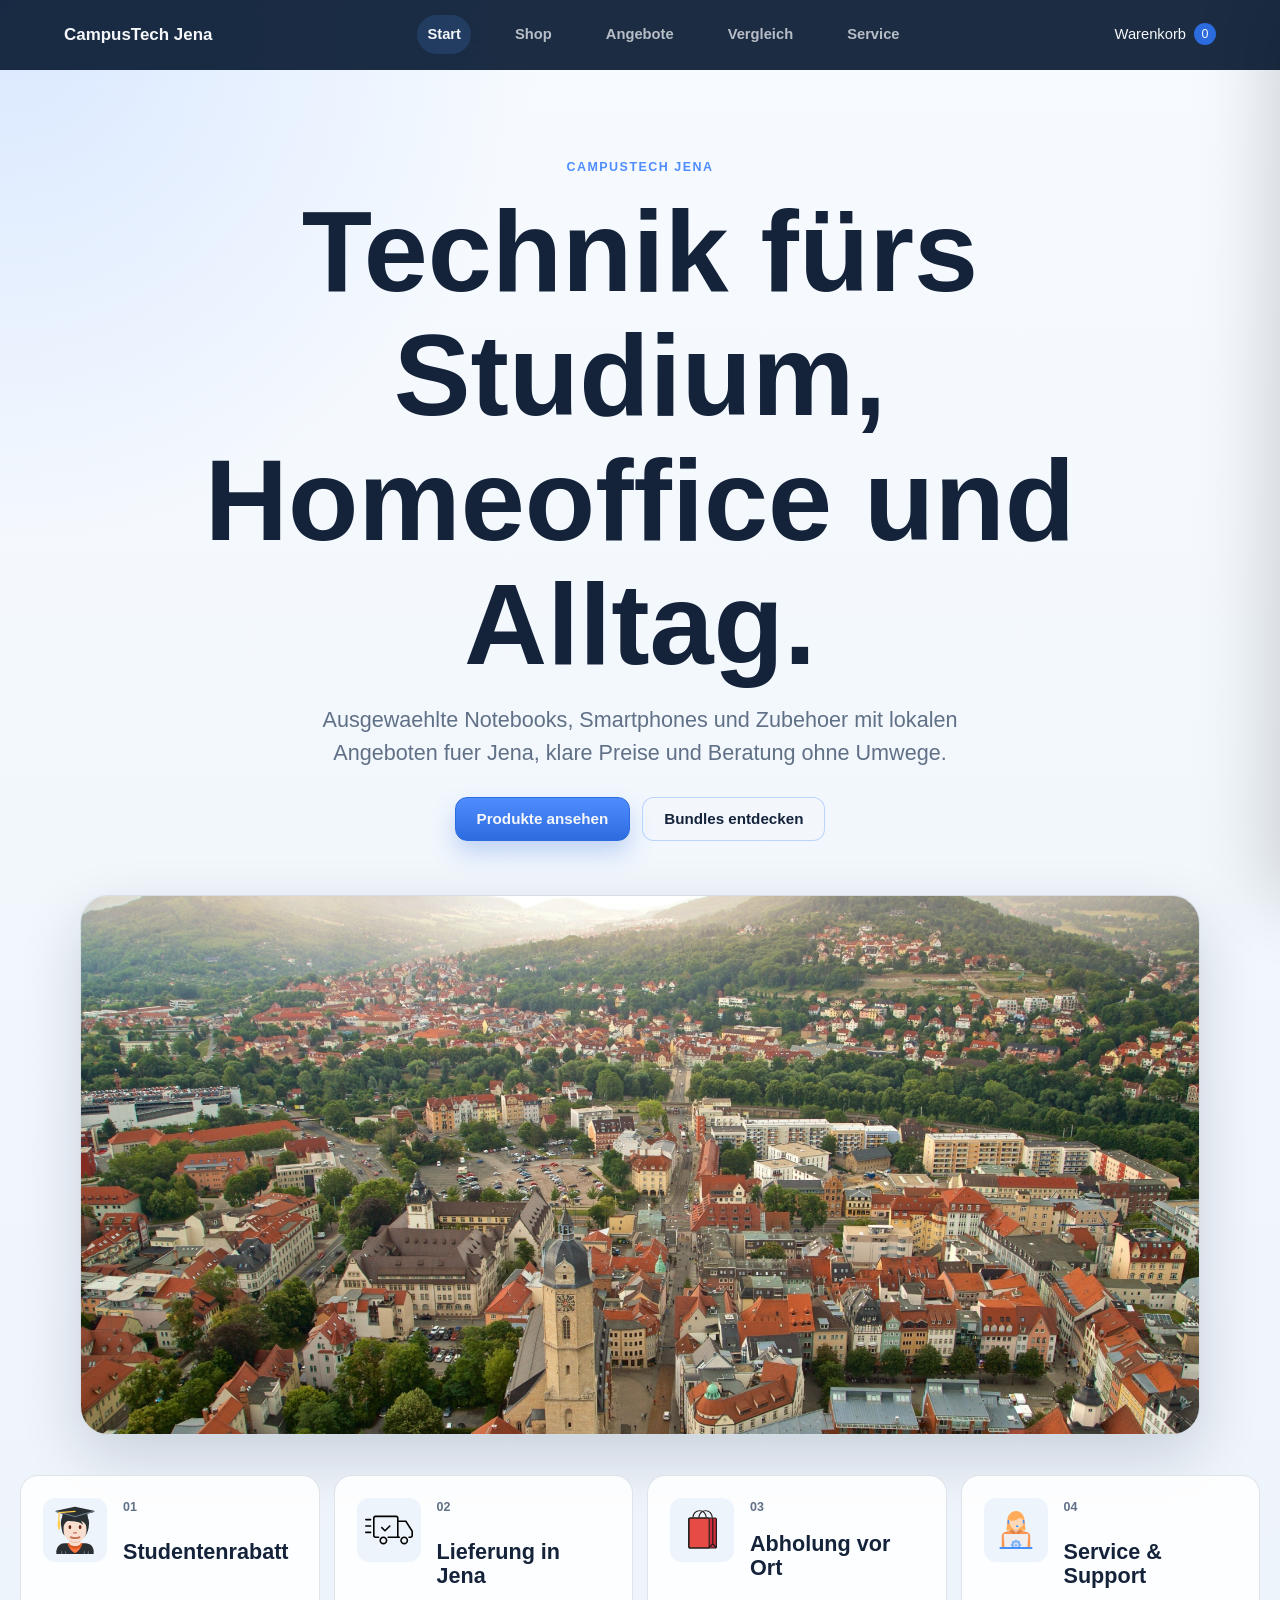
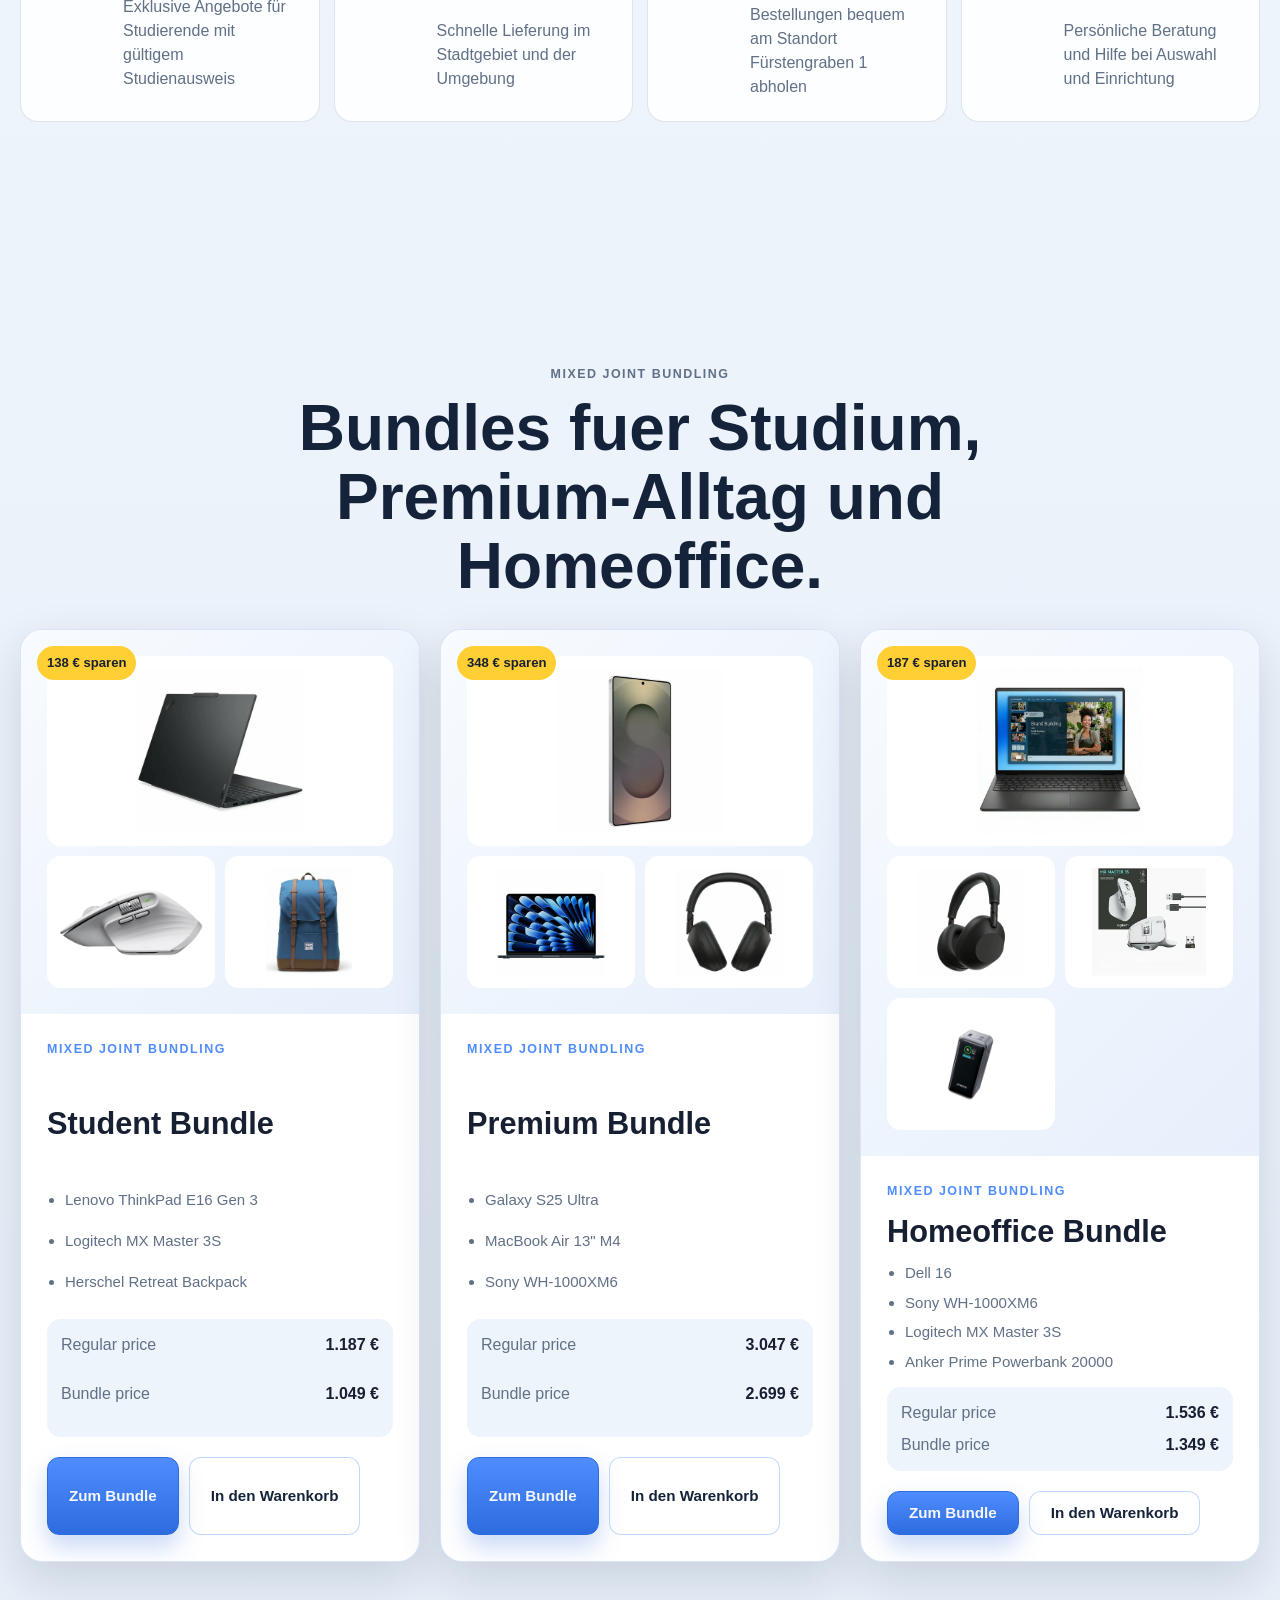
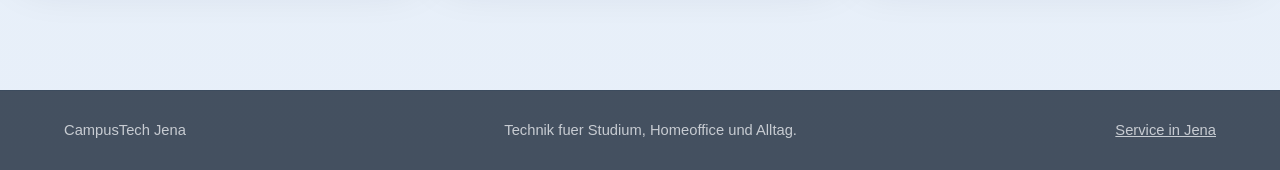
==== commit 6516cb4e: "neu" ====
--- a/index.html
+++ b/index.html
@@ -3,13 +3,13 @@
 <head>
     <meta charset="UTF-8">
     <meta name="viewport" content="width=device-width, initial-scale=1.0">
-    <meta name="description" content="TechShop zeigt kuratierte Premium-Technik mit echten Produktdaten, klaren Preisen und ruhigem Design.">
-    <title>TechShop | Premium Electronics</title>
+    <meta name="description" content="CampusTech Jena bietet Technik fuer Studium, Homeoffice und Alltag mit Beratung vor Ort in Jena.">
+    <title>CampusTech Jena | Technik fuer Studium und Alltag</title>
     <link rel="stylesheet" href="style.css">
 </head>
 <body data-page="home">
     <header class="site-header">
-        <a class="brand" href="index.html" aria-label="TechShop Startseite">TechShop</a>
+        <a class="brand" href="index.html" aria-label="CampusTech Jena Startseite">CampusTech Jena</a>
         <button class="nav-toggle" type="button" aria-label="Menue oeffnen" aria-expanded="false">
             <span></span>
             <span></span>
@@ -17,7 +17,7 @@
         <nav class="site-nav" aria-label="Hauptnavigation">
             <a href="index.html" data-nav="home">Start</a>
             <a href="produkte.html" data-nav="shop">Shop</a>
-            <a href="produktdetail.html?id=macbook-air" data-nav="detail">Detail</a>
+            <a href="angebote.html" data-nav="offers">Angebote</a>
             <a href="vergleich.html" data-nav="compare">Vergleich</a>
             <a href="kontakt.html" data-nav="contact">Service</a>
         </nav>
@@ -29,38 +29,40 @@
     <main>
         <section class="hero hero-home">
             <div class="hero-copy">
-                <p class="eyebrow">Dein lokaler Tech-Partner in Jena</p>
-                <h1>Smartphones, Laptops und Zubehör für Studium und Alltag</h1>
-                <p>Besuche uns vor Ort oder bestelle online. Schnelle Lieferung und persönliche Beratung in Jena.</p>
+                <p class="eyebrow">CampusTech Jena</p>
+                <h1>Technik fürs Studium, Homeoffice und Alltag.</h1>
+                <p>Ausgewaehlte Notebooks, Smartphones und Zubehoer mit lokalen Angeboten fuer Jena, klare Preise und Beratung ohne Umwege.</p>
                 <div class="button-row">
                     <a class="btn btn-dark" href="produkte.html">Produkte ansehen</a>
-                    <a class="btn btn-light" href="kontakt.html">Besuche uns</a>
+                    <a class="btn btn-light" href="angebote.html">Bundles entdecken</a>
                 </div>
             </div>
-            <img class="hero-image" src="https://images.unsplash.com/photo-1522869635100-9f4c5e86aa37?w=980&h=580&fit=crop" alt="Moderne Elektronik und Gadgets" width="980" height="580">
+            <figure class="hero-wallpaper">
+                <img src="images/abstract/jena.jpg" alt="Blick auf Jena" width="1200" height="560">
+            </figure>
         </section>
 
         <section class="benefits" aria-label="Unsere Vorteile">
             <article>
-                <img src="https://images.unsplash.com/photo-1577720643272-265d76ecd780?w=300&h=220&fit=crop" alt="Studentenrabatt Icon">
+                <img src="images/abstract/student-bundle.svg" alt="Studentenrabatt">
                 <span>01</span>
                 <h2>Studentenrabatt</h2>
                 <p>Exklusive Angebote für Studierende mit gültigem Studienausweis</p>
             </article>
             <article>
-                <img src="https://images.unsplash.com/photo-1606856410002-b8b3eac8b8ba?w=300&h=220&fit=crop" alt="Lieferung Icon">
+                <img src="images/abstract/delivery.svg" alt="Lieferung">
                 <span>02</span>
                 <h2>Lieferung in Jena</h2>
                 <p>Schnelle Lieferung im Stadtgebiet und der Umgebung</p>
             </article>
             <article>
-                <img src="https://images.unsplash.com/photo-1553062407-98eeb64c6a62?w=300&h=220&fit=crop" alt="Abholung Icon">
+                <img src="images/abstract/abholung.svg" alt="Abholung">
                 <span>03</span>
                 <h2>Abholung vor Ort</h2>
                 <p>Bestellungen bequem am Standort Fürstengraben 1 abholen</p>
             </article>
             <article>
-                <img src="https://images.unsplash.com/photo-1552664730-d307ca884978?w=300&h=220&fit=crop" alt="Service Icon">
+                <img src="images/abstract/support.svg" alt="Service und Support">
                 <span>04</span>
                 <h2>Service & Support</h2>
                 <p>Persönliche Beratung und Hilfe bei Auswahl und Einrichtung</p>
@@ -68,26 +70,16 @@
         </section>
 
         <section class="section-heading">
-            <p class="eyebrow">Featured</p>
-                <h2>Bereit für jeden Tag.</h2>
+            <p class="eyebrow">Mixed Joint Bundling</p>
+            <h2>Bundles fuer Studium, Premium-Alltag und Homeoffice.</h2>
         </section>
 
-        <section class="feature-grid" data-featured-products></section>
-
-        <section class="wide-showcase">
-            <div>
-                <p class="eyebrow">Samsung Galaxy S25 Ultra</p>
-                <h2>Präzise. Hell. Schnell.</h2>
-                <p>Galaxy AI, S Pen und großes Dynamic AMOLED Display.</p>
-                <a class="text-link" href="produktdetail.html?id=galaxy-s25-ultra">Mehr erfahren</a>
-            </div>
-            <img src="https://images.samsung.com/is/image/samsung/assets/de/smartphones/galaxy-s25-ultra/buy/S25U_Product_KV_PC.jpg" alt="Samsung Galaxy S25 Ultra Produktfoto" width="900" height="620">
-        </section>
+        <section class="bundle-grid" data-home-bundles aria-label="CampusTech Bundles"></section>
     </main>
 
     <footer class="site-footer">
-        <p>TechShop</p>
-        <p>Premium electronics showcase. HTML, CSS, JavaScript.</p>
+        <p>CampusTech Jena</p>
+        <p>Technik fuer Studium, Homeoffice und Alltag.</p>
         <p><a href="kontakt.html">Service in Jena</a></p>
     </footer>
 
--- a/style.css
+++ b/style.css
@@ -1,13 +1,22 @@
 :root {
-    --bg: #f5f5f7;
+    --bg-primary: #081B33;
+    --bg-secondary: #102B4E;
+    --accent: #2D6CDF;
+    --accent-light: #4F8DFF;
+    --text: #14233a;
+    --text-invert: #F5F7FA;
+    --bg: #eef4fb;
     --surface: #ffffff;
-    --surface-soft: #fbfbfd;
-    --text: #111111;
-    --muted: #6e6e73;
-    --line: #d9d9df;
-    --dark: #000000;
-    --shadow: 0 22px 60px rgba(0, 0, 0, 0.08);
-    --radius: 28px;
+    --surface-soft: #e8f0fa;
+    --surface-card: #ffffff;
+    --card-text: #172033;
+    --muted: #607086;
+    --muted-dark: #607086;
+    --line: rgba(16, 43, 78, 0.14);
+    --dark: #061426;
+    --sale: #ffcf33;
+    --shadow: 0 22px 60px rgba(8, 27, 51, 0.16);
+    --radius: 18px;
 }
 
 * {
@@ -22,11 +31,13 @@
 
 body {
     min-width: 320px;
-    background: var(--bg);
+    background:
+        radial-gradient(circle at top left, rgba(79, 141, 255, 0.18), transparent 34rem),
+        linear-gradient(180deg, #f7fbff 0%, var(--bg) 46%, #e7eff9 100%);
     color: var(--text);
-    font-family: -apple-system, BlinkMacSystemFont, "Segoe UI", Arial, sans-serif;
-    letter-spacing: -0.01em;
-    line-height: 1.45;
+    font-family: Inter, "Segoe UI", Roboto, Arial, sans-serif;
+    letter-spacing: 0;
+    line-height: 1.5;
 }
 
 body.drawer-open {
@@ -60,16 +71,17 @@
     grid-template-columns: auto 1fr auto;
     align-items: center;
     gap: 28px;
-    min-height: 64px;
+    min-height: 70px;
     padding: 0 clamp(20px, 5vw, 72px);
-    background: rgba(245, 245, 247, 0.82);
-    border-bottom: 1px solid rgba(0, 0, 0, 0.08);
+    background: rgba(8, 27, 51, 0.92);
+    border-bottom: 1px solid var(--line);
     backdrop-filter: blur(22px);
 }
 
 .brand {
-    font-size: 1.05rem;
-    font-weight: 700;
+    color: var(--text-invert);
+    font-size: 1.06rem;
+    font-weight: 800;
     text-decoration: none;
 }
 
@@ -80,15 +92,19 @@
 }
 
 .site-nav a {
-    color: var(--muted);
+    color: rgba(245, 247, 250, 0.72);
     font-size: 0.92rem;
+    font-weight: 650;
     text-decoration: none;
-    transition: color 180ms ease;
+    transition: color 180ms ease, background 180ms ease;
+    padding: 8px 10px;
+    border-radius: 999px;
 }
 
 .site-nav a:hover,
 .site-nav a.active {
-    color: var(--text);
+    color: var(--text-invert);
+    background: rgba(79, 141, 255, 0.16);
 }
 
 .cart-indicator,
@@ -96,7 +112,7 @@
 .nav-toggle {
     border: 0;
     background: transparent;
-    color: var(--text);
+    color: var(--text-invert);
 }
 
 .cart-indicator {
@@ -113,8 +129,8 @@
     height: 22px;
     padding: 0 7px;
     border-radius: 999px;
-    background: var(--dark);
-    color: #ffffff;
+    background: var(--accent);
+    color: var(--text-invert);
     font-size: 0.78rem;
 }
 
@@ -130,7 +146,7 @@
     width: 21px;
     height: 1.5px;
     margin: 6px auto;
-    background: var(--text);
+    background: var(--text-invert);
 }
 
 main {
@@ -147,7 +163,8 @@
 .contact-grid,
 .wide-showcase,
 .benefits,
-.feature-grid {
+.feature-grid,
+.bundle-grid {
     width: min(1240px, calc(100% - 32px));
     margin-inline: auto;
 }
@@ -157,17 +174,17 @@
     display: grid;
     grid-template-rows: auto 1fr;
     align-items: center;
-    padding: clamp(58px, 8vw, 104px) 0 40px;
+    padding: clamp(48px, 7vw, 88px) 0 40px;
     text-align: center;
 }
 
 .hero-copy {
-    max-width: 760px;
+    max-width: 900px;
     margin: 0 auto;
 }
 
 .eyebrow {
-    color: var(--muted);
+    color: var(--accent-light);
     font-size: 0.78rem;
     font-weight: 700;
     letter-spacing: 0.12em;
@@ -178,13 +195,13 @@
 h2,
 h3 {
     color: var(--text);
-    line-height: 1.04;
+    line-height: 1.08;
 }
 
 h1 {
     margin-top: 12px;
-    font-size: clamp(3.8rem, 10vw, 9.4rem);
-    font-weight: 750;
+    font-size: clamp(3.2rem, 9vw, 7.6rem);
+    font-weight: 850;
 }
 
 h2 {
@@ -208,7 +225,7 @@
 }
 
 .hero-copy p:not(.eyebrow) {
-    max-width: 540px;
+    max-width: 680px;
     margin: 18px auto 0;
     font-size: clamp(1.05rem, 2vw, 1.35rem);
 }
@@ -227,11 +244,11 @@
     justify-content: center;
     min-height: 44px;
     padding: 0 21px;
-    border-radius: 999px;
+    border-radius: 12px;
     font-size: 0.95rem;
     font-weight: 650;
     text-decoration: none;
-    transition: transform 180ms ease, box-shadow 180ms ease, background 180ms ease;
+    transition: transform 180ms ease, box-shadow 180ms ease, background 180ms ease, border-color 180ms ease;
 }
 
 .btn:hover {
@@ -239,15 +256,31 @@
 }
 
 .btn-dark {
-    border: 1px solid var(--dark);
-    background: var(--dark);
-    color: #ffffff;
+    border: 1px solid var(--accent);
+    background: linear-gradient(180deg, var(--accent-light), var(--accent));
+    color: var(--text-invert);
+    box-shadow: 0 12px 24px rgba(45, 108, 223, 0.26);
 }
 
 .btn-light {
-    border: 1px solid var(--line);
-    background: rgba(255, 255, 255, 0.78);
+    border: 1px solid rgba(79, 141, 255, 0.34);
+    background: rgba(245, 247, 250, 0.08);
     color: var(--text);
+}
+
+.hero-wallpaper {
+    width: min(1120px, 100%);
+    margin: clamp(28px, 5vw, 54px) auto 0;
+    border: 1px solid rgba(16, 43, 78, 0.12);
+    border-radius: 28px;
+    overflow: hidden;
+    box-shadow: var(--shadow);
+}
+
+.hero-wallpaper img {
+    width: 100%;
+    height: clamp(260px, 42vw, 540px);
+    object-fit: cover;
 }
 
 .hero-image {
@@ -264,28 +297,33 @@
 }
 
 .benefits article {
-    display: flex;
-    flex-direction: column;
-    min-height: 380px;
-    padding: 24px;
-    border: 1px solid var(--line);
+    display: grid;
+    grid-template-columns: 64px 1fr;
+    gap: 16px;
+    align-items: start;
+    min-height: 0;
+    padding: 22px;
+    border: 1px solid rgba(16, 43, 78, 0.12);
     border-radius: var(--radius);
-    background: rgba(255, 255, 255, 0.72);
+    background: rgba(255, 255, 255, 0.86);
     overflow: hidden;
     transition: transform 200ms ease, box-shadow 200ms ease;
 }
 
 .benefits article:hover {
     transform: translateY(-4px);
-    box-shadow: 0 12px 32px rgba(0, 0, 0, 0.12);
+    box-shadow: var(--shadow);
 }
 
 .benefits article img {
-    width: 100%;
-    height: 160px;
-    object-fit: cover;
-    border-radius: 16px;
-    margin-bottom: 18px;
+    grid-row: 1 / span 3;
+    width: 64px;
+    height: 64px;
+    object-fit: contain;
+    border-radius: 12px;
+    margin-bottom: 0;
+    background: #eef4fb;
+    padding: 8px;
 }
 
 .benefits span {
@@ -295,14 +333,13 @@
 }
 
 .benefits h2 {
-    margin-top: 12px;
+    margin-top: 0;
     font-size: 1.35rem;
 }
 
 .benefits p {
     margin-top: 8px;
     color: var(--muted);
-    flex-grow: 1;
 }
 
 .section-heading,
@@ -337,10 +374,13 @@
 }
 
 .product-card {
+    position: relative;
     overflow: hidden;
     border-radius: var(--radius);
-    background: var(--surface);
-    box-shadow: 0 1px 0 rgba(0, 0, 0, 0.04);
+    background: var(--surface-card);
+    color: var(--card-text);
+    border: 1px solid rgba(245, 247, 250, 0.10);
+    box-shadow: 0 12px 32px rgba(0, 0, 0, 0.18);
     transition: transform 220ms ease, box-shadow 220ms ease;
 }
 
@@ -354,25 +394,62 @@
     aspect-ratio: 1.18 / 1;
     object-fit: contain;
     padding: 32px;
-    background: var(--surface-soft);
+    background: linear-gradient(180deg, #ffffff, #eef4fb);
 }
 
 .product-body {
     display: grid;
     gap: 12px;
     padding: 24px;
+}
+
+.product-card h3,
+.product-card .price {
+    color: var(--card-text);
+}
+
+.product-card .eyebrow {
+    color: var(--accent);
+}
+
+.product-card .btn-light {
+    border-color: #d7e0ec;
+    background: #ffffff;
+    color: var(--accent);
+}
+
+.product-card .btn-light:hover {
+    border-color: var(--accent);
+    box-shadow: 0 10px 22px rgba(45, 108, 223, 0.14);
+}
+
+.highlight-list {
+    display: grid;
+    gap: 7px;
+    padding-left: 18px;
+    color: var(--muted-dark);
+    font-size: 0.94rem;
+}
+
+.detail-highlights {
+    margin-top: 22px;
+    color: var(--muted);
+}
+
+.product-copy {
+    color: var(--muted-dark);
 }
 
 .meta-row {
     display: flex;
     justify-content: space-between;
     gap: 14px;
-    color: var(--muted);
+    color: var(--muted-dark);
     font-size: 0.9rem;
 }
 
 .price {
-    color: var(--text);
+    color: var(--card-text);
     font-size: 1.05rem;
     font-weight: 720;
 }
@@ -385,13 +462,127 @@
 }
 
 .text-link {
-    color: #0066cc;
+    color: var(--accent-light);
     font-weight: 650;
     text-decoration: none;
 }
 
 .text-link:hover {
     text-decoration: underline;
+}
+
+.offer-badge {
+    position: absolute;
+    top: 16px;
+    left: 16px;
+    z-index: 2;
+    padding: 7px 10px;
+    border-radius: 999px;
+    background: var(--sale);
+    color: #172033;
+    font-size: 0.82rem;
+    font-weight: 850;
+}
+
+.bundle-grid {
+    display: grid;
+    grid-template-columns: repeat(3, minmax(0, 1fr));
+    gap: 20px;
+    margin-bottom: clamp(80px, 10vw, 132px);
+}
+
+.bundle-card {
+    position: relative;
+    display: grid;
+    grid-template-rows: auto 1fr;
+    overflow: hidden;
+    border: 1px solid rgba(45, 108, 223, 0.18);
+    border-radius: 22px;
+    background: #ffffff;
+    box-shadow: 0 18px 48px rgba(8, 27, 51, 0.14);
+    transition: transform 220ms ease, box-shadow 220ms ease, border-color 220ms ease;
+}
+
+.bundle-card:hover {
+    transform: translateY(-6px);
+    border-color: rgba(45, 108, 223, 0.36);
+    box-shadow: 0 28px 70px rgba(8, 27, 51, 0.20);
+}
+
+.bundle-images {
+    display: grid;
+    grid-template-columns: repeat(2, minmax(0, 1fr));
+    gap: 10px;
+    padding: 26px;
+    background: linear-gradient(135deg, #f8fbff, #e6effb);
+}
+
+.bundle-images img {
+    width: 100%;
+    height: 132px;
+    object-fit: contain;
+    padding: 12px;
+    border-radius: 14px;
+    background: #ffffff;
+}
+
+.bundle-images img:first-child {
+    grid-column: 1 / -1;
+    height: 190px;
+}
+
+.bundle-body {
+    display: grid;
+    gap: 14px;
+    padding: 26px;
+}
+
+.bundle-body h3 {
+    color: var(--card-text);
+    font-size: clamp(1.55rem, 2.4vw, 2.1rem);
+}
+
+.bundle-prices {
+    display: grid;
+    gap: 8px;
+    padding: 14px;
+    border-radius: 14px;
+    background: #eef4fb;
+    color: var(--muted-dark);
+}
+
+.bundle-prices span {
+    display: flex;
+    justify-content: space-between;
+    gap: 12px;
+}
+
+.bundle-prices strong {
+    color: var(--card-text);
+}
+
+.offer-grid {
+    margin-top: 4px;
+}
+
+.old-price {
+    color: var(--muted-dark);
+    font-size: 0.95rem;
+    text-decoration: line-through;
+}
+
+.saving {
+    color: var(--accent);
+    font-weight: 800;
+}
+
+.detail-info .old-price {
+    margin-top: 18px;
+    color: var(--muted);
+}
+
+.detail-info .saving {
+    margin-top: 4px;
 }
 
 .wide-showcase {
@@ -402,8 +593,9 @@
     margin-top: 22px;
     margin-bottom: clamp(76px, 10vw, 140px);
     padding: clamp(28px, 5vw, 62px);
-    border-radius: 38px;
-    background: #050505;
+    border: 1px solid rgba(245, 247, 250, 0.14);
+    border-radius: 28px;
+    background: linear-gradient(135deg, #102B4E, #071629 62%);
     color: #ffffff;
     overflow: hidden;
 }
@@ -421,7 +613,9 @@
 
 .wide-showcase img {
     width: 100%;
-    border-radius: 26px;
+    border-radius: 18px;
+    background: rgba(245, 247, 250, 0.06);
+    object-fit: contain;
 }
 
 .shop-layout {
@@ -437,7 +631,9 @@
 .contact-card,
 .map-placeholder {
     border-radius: var(--radius);
-    background: var(--surface);
+    background: rgba(255, 255, 255, 0.88);
+    border: 1px solid rgba(16, 43, 78, 0.12);
+    box-shadow: 0 14px 42px rgba(8, 27, 51, 0.10);
 }
 
 .filters {
@@ -449,6 +645,11 @@
     padding: 22px;
 }
 
+.filters .icon-btn,
+.cart-drawer .icon-btn {
+    color: var(--text);
+}
+
 .filters h2 {
     font-size: 1.8rem;
     margin-bottom: 8px;
@@ -466,29 +667,31 @@
 
 .category-list button {
     display: flex;
-    justify-content: space-between;
+    align-items: center;
+    justify-content: center;
     width: 100%;
     min-height: 44px;
     padding: 0 14px;
     border: 1px solid var(--line);
-    border-radius: 999px;
-    background: var(--surface-soft);
+    border-radius: 12px;
+    background: #f5f8fc;
     color: var(--text);
     font-weight: 650;
+    text-align: center;
     transition: background 180ms ease, border-color 180ms ease, transform 180ms ease;
 }
 
 .category-list button:hover,
 .category-list button.active {
-    border-color: var(--dark);
-    background: var(--dark);
+    border-color: var(--accent-light);
+    background: linear-gradient(180deg, var(--accent-light), var(--accent));
     color: #ffffff;
     transform: translateY(-1px);
 }
 
 .filters label {
     margin-top: 12px;
-    color: var(--muted);
+    color: var(--muted-dark);
     font-size: 0.82rem;
     font-weight: 700;
     text-transform: uppercase;
@@ -498,16 +701,16 @@
     width: 100%;
     min-height: 46px;
     padding: 0 14px;
-    border: 1px solid var(--line);
-    border-radius: 15px;
-    background: var(--surface-soft);
+    border: 1px solid rgba(16, 43, 78, 0.14);
+    border-radius: 12px;
+    background: #f7fbff;
     color: var(--text);
     outline: none;
 }
 
 .input:focus {
-    border-color: #0066cc;
-    box-shadow: 0 0 0 4px rgba(0, 102, 204, 0.1);
+    border-color: var(--accent-light);
+    box-shadow: 0 0 0 4px rgba(79, 141, 255, 0.14);
 }
 
 .shop-results {
@@ -549,8 +752,8 @@
     max-height: 680px;
     object-fit: contain;
     padding: clamp(24px, 5vw, 56px);
-    border-radius: 42px;
-    background: var(--surface);
+    border-radius: 24px;
+    background: var(--surface-card);
 }
 
 .gallery-thumbs {
@@ -561,12 +764,12 @@
 
 .gallery-thumbs button {
     border: 1px solid transparent;
-    border-radius: 18px;
-    background: var(--surface);
+    border-radius: 14px;
+    background: var(--surface-card);
 }
 
 .gallery-thumbs button.active {
-    border-color: var(--text);
+    border-color: var(--accent-light);
 }
 
 .gallery-thumbs img {
@@ -583,6 +786,7 @@
 .detail-info .price {
     margin-top: 18px;
     font-size: 1.35rem;
+    color: var(--text);
 }
 
 .spec-list {
@@ -595,8 +799,9 @@
 .spec-list div {
     min-height: 104px;
     padding: 18px;
-    border-radius: 22px;
-    background: var(--surface);
+    border-radius: 14px;
+    background: rgba(255, 255, 255, 0.88);
+    border: 1px solid rgba(16, 43, 78, 0.12);
 }
 
 .spec-list dt {
@@ -654,7 +859,7 @@
     height: 72px;
     object-fit: contain;
     border-radius: 16px;
-    background: var(--surface-soft);
+    background: var(--surface-card);
 }
 
 .contact-grid {
@@ -727,6 +932,8 @@
     gap: 14px;
     padding: 28px clamp(20px, 5vw, 72px);
     border-top: 1px solid var(--line);
+    background: rgba(6, 20, 38, 0.72);
+    color: rgba(245, 247, 250, 0.74);
     font-size: 0.92rem;
 }
 
@@ -783,7 +990,7 @@
     height: 76px;
     object-fit: contain;
     border-radius: 18px;
-    background: var(--surface-soft);
+    background: var(--surface-card);
 }
 
 .bag-item button {
@@ -798,40 +1005,6 @@
     padding: 40px 18px;
     color: var(--muted);
     text-align: center;
-}
-
-.product-dialog {
-    width: min(880px, calc(100% - 32px));
-    border: 0;
-    border-radius: 32px;
-    background: var(--surface);
-    color: var(--text);
-    box-shadow: var(--shadow);
-}
-
-.product-dialog::backdrop {
-    background: rgba(0, 0, 0, 0.35);
-    backdrop-filter: blur(8px);
-}
-
-.dialog-close {
-    position: absolute;
-    top: 18px;
-    right: 18px;
-}
-
-.dialog-content {
-    display: grid;
-    grid-template-columns: 1fr 1fr;
-    gap: 22px;
-    padding: 34px;
-}
-
-.dialog-content img {
-    width: 100%;
-    object-fit: contain;
-    border-radius: 24px;
-    background: var(--surface-soft);
 }
 
 .toast {
@@ -841,7 +1014,7 @@
     z-index: 80;
     padding: 12px 16px;
     border-radius: 999px;
-    background: var(--dark);
+    background: var(--accent);
     color: #ffffff;
     opacity: 0;
     transform: translate(-50%, 18px);
@@ -870,14 +1043,15 @@
 
     .site-nav {
         position: absolute;
-        top: 64px;
+        top: 70px;
         left: 16px;
         right: 16px;
         display: none;
         flex-direction: column;
         padding: 18px;
         border-radius: 24px;
-        background: rgba(255, 255, 255, 0.94);
+        background: rgba(8, 27, 51, 0.96);
+        border: 1px solid var(--line);
         box-shadow: var(--shadow);
     }
 
@@ -888,11 +1062,11 @@
     .benefits,
     .feature-grid,
     .product-grid,
+    .bundle-grid,
     .shop-layout,
     .detail-shell,
     .wide-showcase,
-    .contact-grid,
-    .dialog-content {
+    .contact-grid {
         grid-template-columns: 1fr;
     }
 
@@ -922,9 +1096,9 @@
         min-height: 46px;
         margin: 0 auto 18px;
         border: 1px solid var(--line);
-        border-radius: 999px;
-        background: var(--surface);
-        color: var(--text);
+        border-radius: 12px;
+        background: var(--accent);
+        color: var(--text-invert);
         font-weight: 700;
     }
 
@@ -962,6 +1136,20 @@
         flex-direction: column;
     }
 
+    .hero-wallpaper img {
+        height: 260px;
+    }
+
+    .bundle-images {
+        grid-template-columns: 1fr;
+    }
+
+    .bundle-images img,
+    .bundle-images img:first-child {
+        grid-column: auto;
+        height: 170px;
+    }
+
     .btn {
         width: 100%;
     }
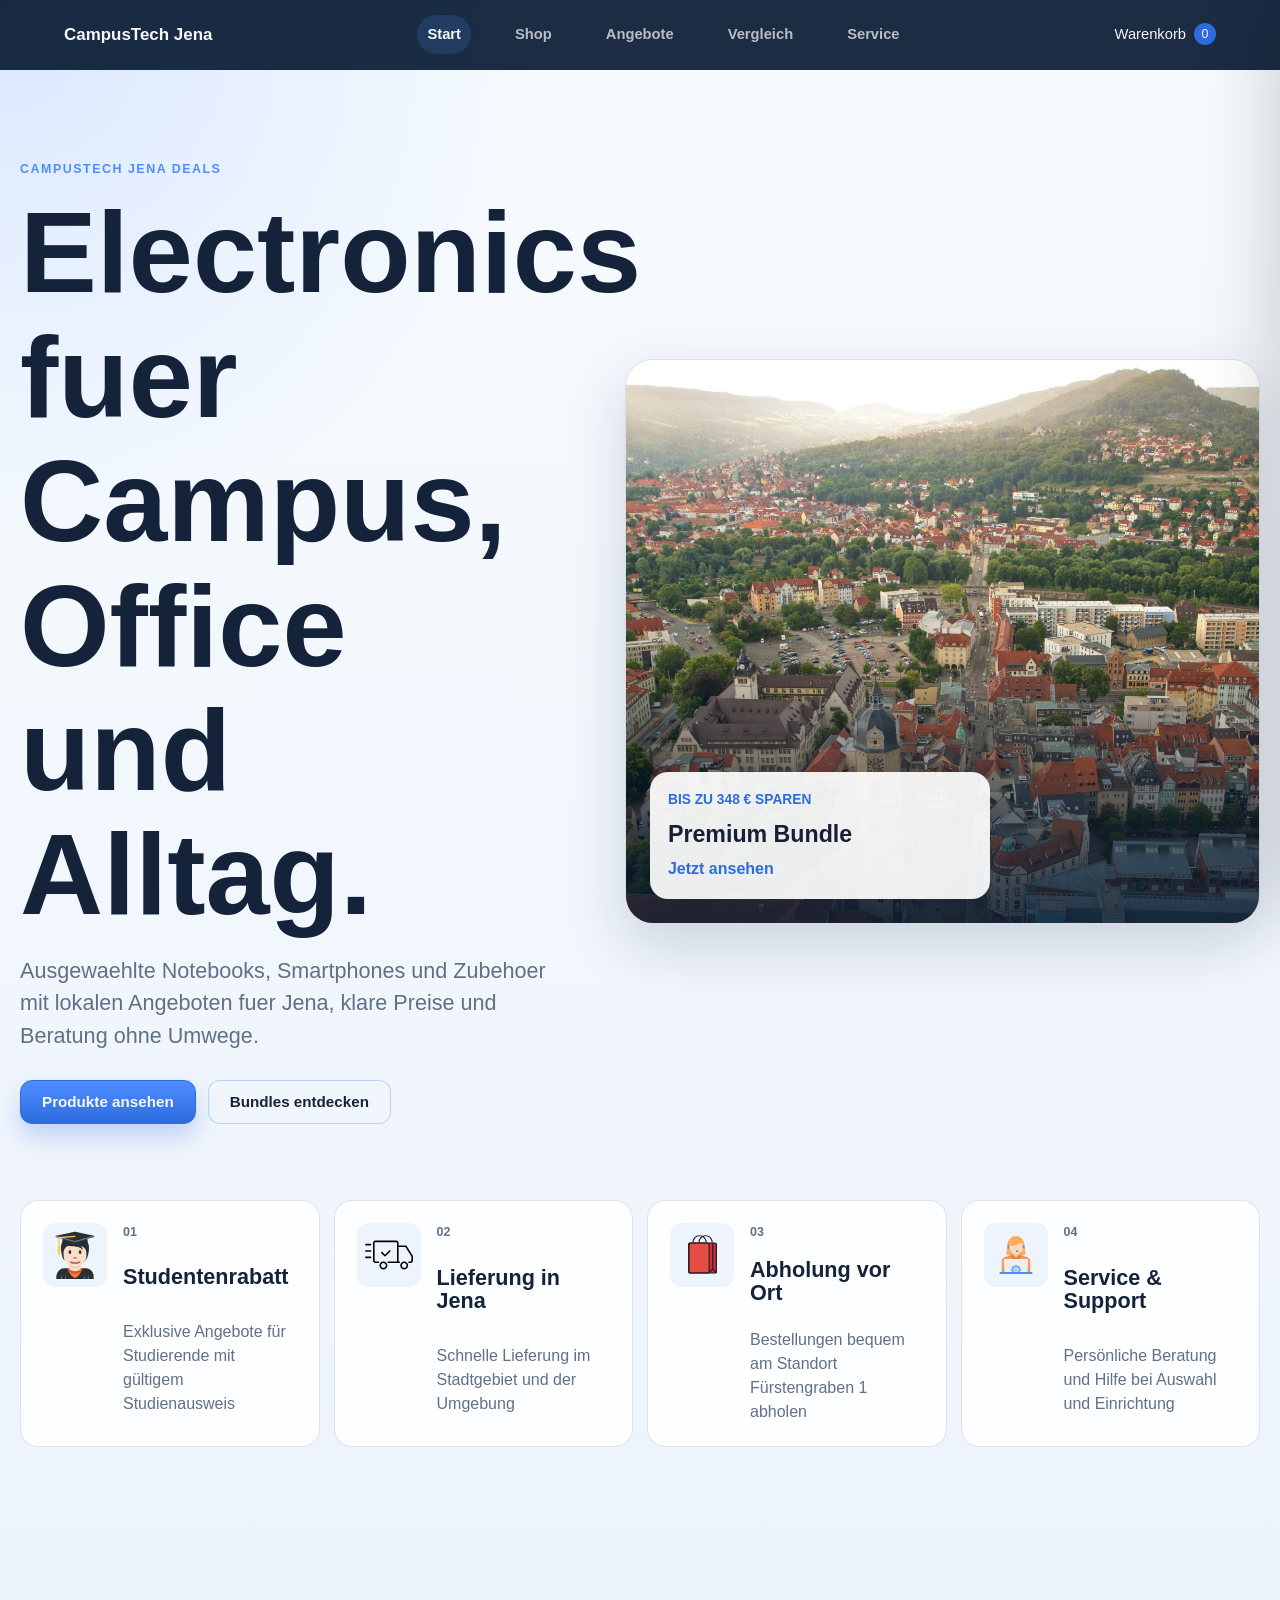
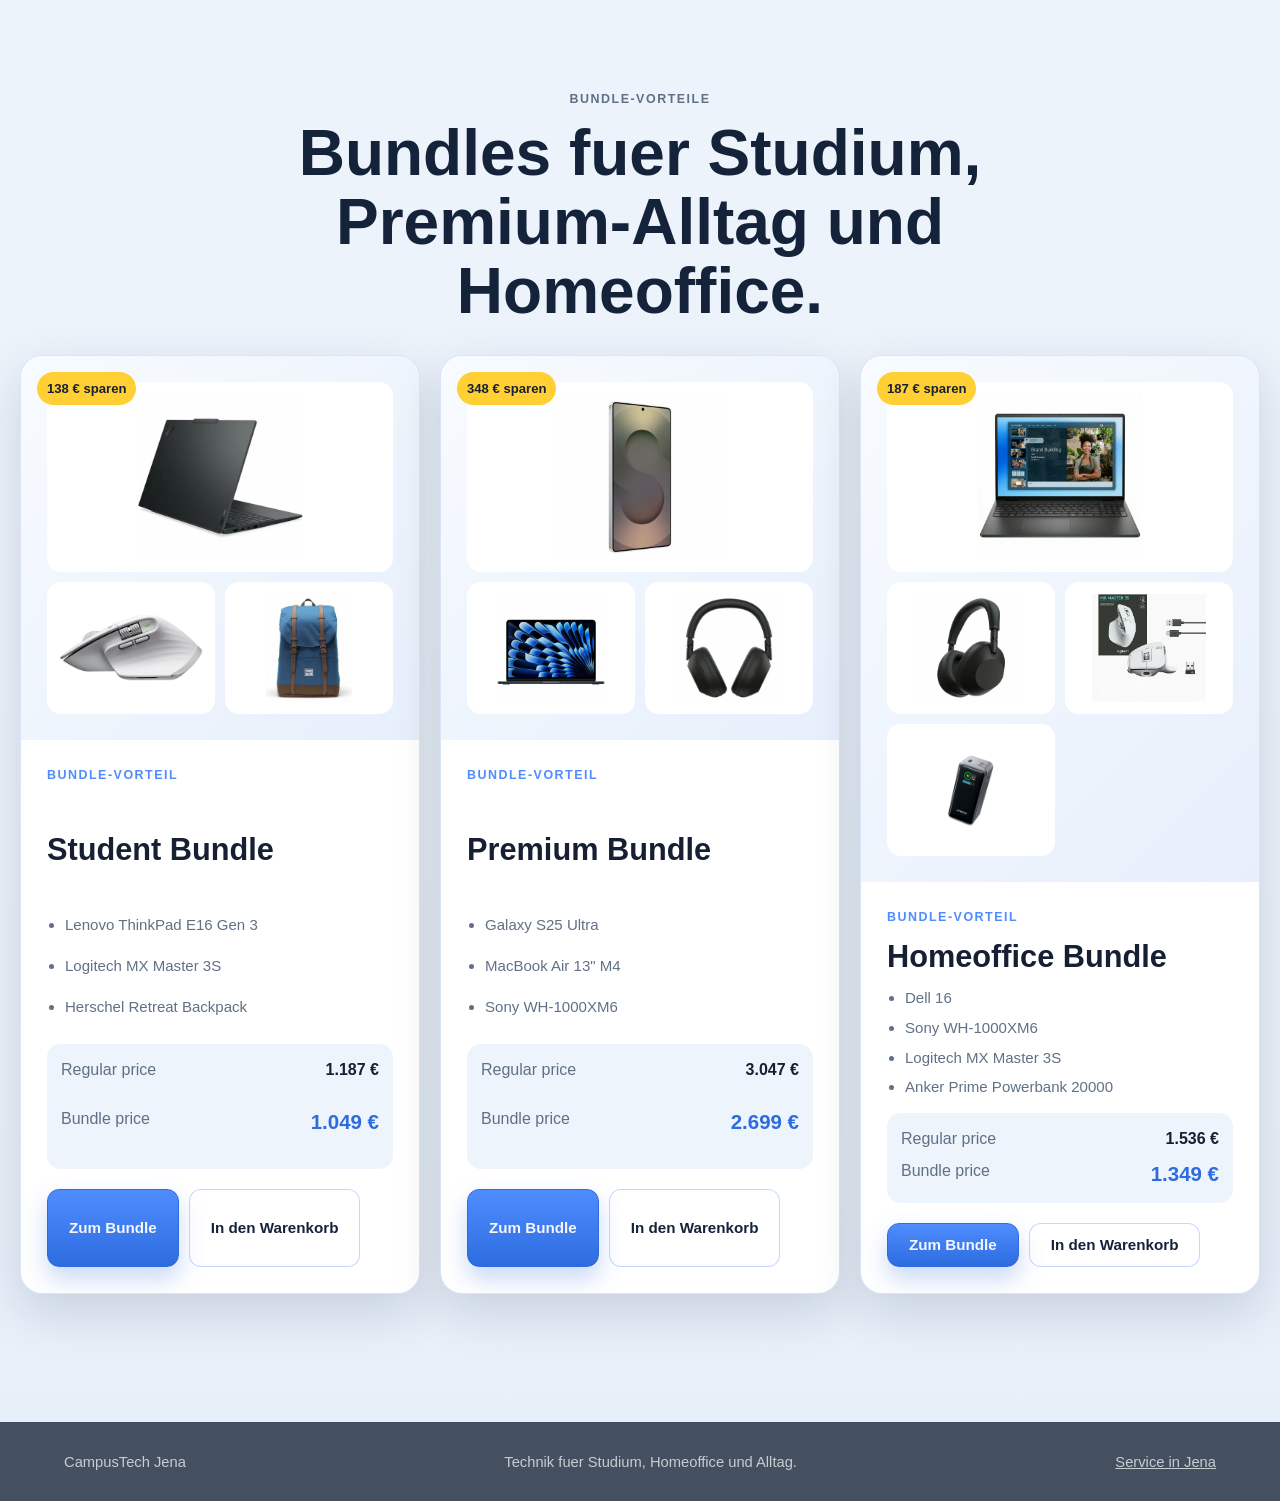
==== commit deba19ab: "improved design" ====
--- a/index.html
+++ b/index.html
@@ -29,8 +29,8 @@
     <main>
         <section class="hero hero-home">
             <div class="hero-copy">
-                <p class="eyebrow">CampusTech Jena</p>
-                <h1>Technik fürs Studium, Homeoffice und Alltag.</h1>
+                <p class="eyebrow">CampusTech Jena Deals</p>
+                <h1>Electronics fuer Campus, Office und Alltag.</h1>
                 <p>Ausgewaehlte Notebooks, Smartphones und Zubehoer mit lokalen Angeboten fuer Jena, klare Preise und Beratung ohne Umwege.</p>
                 <div class="button-row">
                     <a class="btn btn-dark" href="produkte.html">Produkte ansehen</a>
@@ -39,6 +39,11 @@
             </div>
             <figure class="hero-wallpaper">
                 <img src="images/abstract/jena.jpg" alt="Blick auf Jena" width="1200" height="560">
+                <figcaption>
+                    <span>Bis zu 348 € sparen</span>
+                    <strong>Premium Bundle</strong>
+                    <a href="angebote.html">Jetzt ansehen</a>
+                </figcaption>
             </figure>
         </section>
 
@@ -70,7 +75,7 @@
         </section>
 
         <section class="section-heading">
-            <p class="eyebrow">Mixed Joint Bundling</p>
+            <p class="eyebrow">Bundle-Vorteile</p>
             <h2>Bundles fuer Studium, Premium-Alltag und Homeoffice.</h2>
         </section>
 
--- a/style.css
+++ b/style.css
@@ -170,17 +170,18 @@
 }
 
 .hero {
-    min-height: calc(100svh - 64px);
-    display: grid;
-    grid-template-rows: auto 1fr;
+    min-height: auto;
+    display: grid;
+    grid-template-columns: minmax(320px, 0.92fr) minmax(360px, 1.08fr);
+    gap: clamp(24px, 5vw, 64px);
     align-items: center;
-    padding: clamp(48px, 7vw, 88px) 0 40px;
-    text-align: center;
+    padding: clamp(52px, 7vw, 92px) 0 clamp(44px, 6vw, 76px);
+    text-align: left;
 }
 
 .hero-copy {
-    max-width: 900px;
-    margin: 0 auto;
+    max-width: 620px;
+    margin: 0;
 }
 
 .eyebrow {
@@ -225,15 +226,15 @@
 }
 
 .hero-copy p:not(.eyebrow) {
-    max-width: 680px;
-    margin: 18px auto 0;
+    max-width: 560px;
+    margin: 18px 0 0;
     font-size: clamp(1.05rem, 2vw, 1.35rem);
 }
 
 .button-row {
     display: flex;
     flex-wrap: wrap;
-    justify-content: center;
+    justify-content: flex-start;
     gap: 12px;
     margin-top: 28px;
 }
@@ -269,8 +270,9 @@
 }
 
 .hero-wallpaper {
+    position: relative;
     width: min(1120px, 100%);
-    margin: clamp(28px, 5vw, 54px) auto 0;
+    margin: 0;
     border: 1px solid rgba(16, 43, 78, 0.12);
     border-radius: 28px;
     overflow: hidden;
@@ -279,8 +281,48 @@
 
 .hero-wallpaper img {
     width: 100%;
-    height: clamp(260px, 42vw, 540px);
+    height: clamp(360px, 44vw, 580px);
     object-fit: cover;
+}
+
+.hero-wallpaper::after {
+    position: absolute;
+    inset: 0;
+    content: "";
+    background: linear-gradient(180deg, transparent 45%, rgba(8, 27, 51, 0.82));
+}
+
+.hero-wallpaper figcaption {
+    position: absolute;
+    left: 24px;
+    right: 24px;
+    bottom: 24px;
+    z-index: 1;
+    display: grid;
+    gap: 6px;
+    max-width: 340px;
+    padding: 18px;
+    border-radius: 18px;
+    background: rgba(255, 255, 255, 0.92);
+    box-shadow: 0 18px 42px rgba(8, 27, 51, 0.22);
+}
+
+.hero-wallpaper figcaption span {
+    color: var(--accent);
+    font-size: 0.86rem;
+    font-weight: 850;
+    text-transform: uppercase;
+}
+
+.hero-wallpaper figcaption strong {
+    color: var(--card-text);
+    font-size: 1.45rem;
+}
+
+.hero-wallpaper figcaption a {
+    color: var(--accent);
+    font-weight: 800;
+    text-decoration: none;
 }
 
 .hero-image {
@@ -406,6 +448,11 @@
 .product-card h3,
 .product-card .price {
     color: var(--card-text);
+}
+
+.product-card .price {
+    font-size: 1.55rem;
+    font-weight: 850;
 }
 
 .product-card .eyebrow {
@@ -561,6 +608,11 @@
     color: var(--card-text);
 }
 
+.bundle-prices span:last-child strong {
+    color: var(--accent);
+    font-size: 1.28rem;
+}
+
 .offer-grid {
     margin-top: 4px;
 }
@@ -653,6 +705,7 @@
 .filters h2 {
     font-size: 1.8rem;
     margin-bottom: 8px;
+    text-align: center;
 }
 
 .filter-close,
@@ -678,6 +731,7 @@
     color: var(--text);
     font-weight: 650;
     text-align: center;
+    line-height: 1.1;
     transition: background 180ms ease, border-color 180ms ease, transform 180ms ease;
 }
 
@@ -708,6 +762,11 @@
     outline: none;
 }
 
+.search-btn {
+    margin-top: 2px;
+    width: 100%;
+}
+
 .input:focus {
     border-color: var(--accent-light);
     box-shadow: 0 0 0 4px rgba(79, 141, 255, 0.14);
@@ -785,7 +844,8 @@
 
 .detail-info .price {
     margin-top: 18px;
-    font-size: 1.35rem;
+    font-size: clamp(1.8rem, 3vw, 2.4rem);
+    font-weight: 850;
     color: var(--text);
 }
 
@@ -906,15 +966,36 @@
 
 .map-placeholder {
     grid-column: 1 / -1;
-    display: grid;
-    place-items: center;
+    position: relative;
+    display: block;
     min-height: 360px;
+    padding: 0;
     background:
         linear-gradient(135deg, rgba(0, 0, 0, 0.03) 25%, transparent 25%) 0 0 / 46px 46px,
         linear-gradient(225deg, rgba(0, 0, 0, 0.03) 25%, transparent 25%) 0 0 / 46px 46px,
         #ffffff;
     color: var(--muted);
     text-align: center;
+}
+
+.map-placeholder iframe {
+    width: 100%;
+    height: 420px;
+    border: 0;
+    border-radius: var(--radius);
+}
+
+.map-link {
+    position: absolute;
+    left: 18px;
+    bottom: 18px;
+    padding: 10px 14px;
+    border-radius: 12px;
+    background: var(--bg-primary);
+    color: var(--text-invert);
+    font-weight: 800;
+    text-decoration: none;
+    box-shadow: 0 12px 28px rgba(8, 27, 51, 0.22);
 }
 
 .map-placeholder span {
@@ -1059,6 +1140,23 @@
         display: flex;
     }
 
+    .hero {
+        grid-template-columns: 1fr;
+        text-align: center;
+    }
+
+    .hero-copy {
+        margin: 0 auto;
+    }
+
+    .hero-copy p:not(.eyebrow) {
+        margin-inline: auto;
+    }
+
+    .hero .button-row {
+        justify-content: center;
+    }
+
     .benefits,
     .feature-grid,
     .product-grid,
@@ -1140,6 +1238,12 @@
         height: 260px;
     }
 
+    .hero-wallpaper figcaption {
+        left: 14px;
+        right: 14px;
+        bottom: 14px;
+    }
+
     .bundle-images {
         grid-template-columns: 1fr;
     }
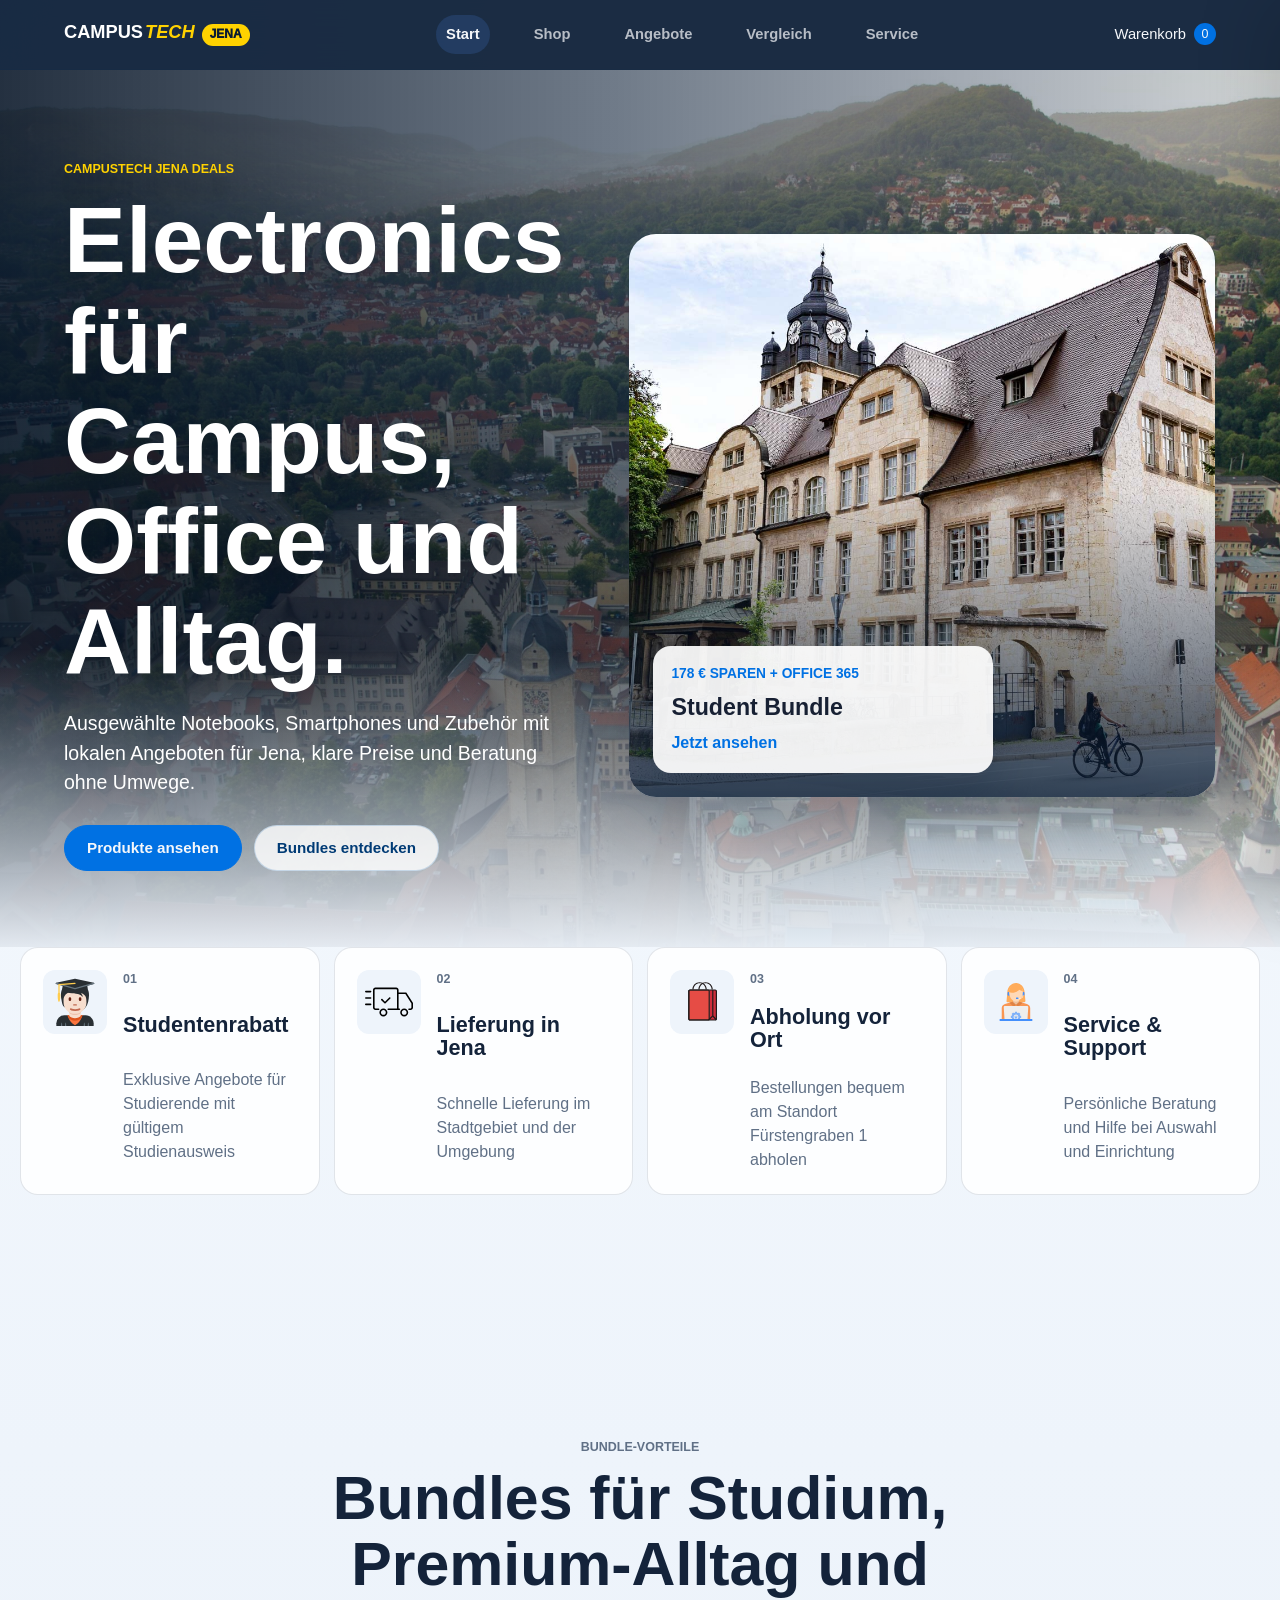
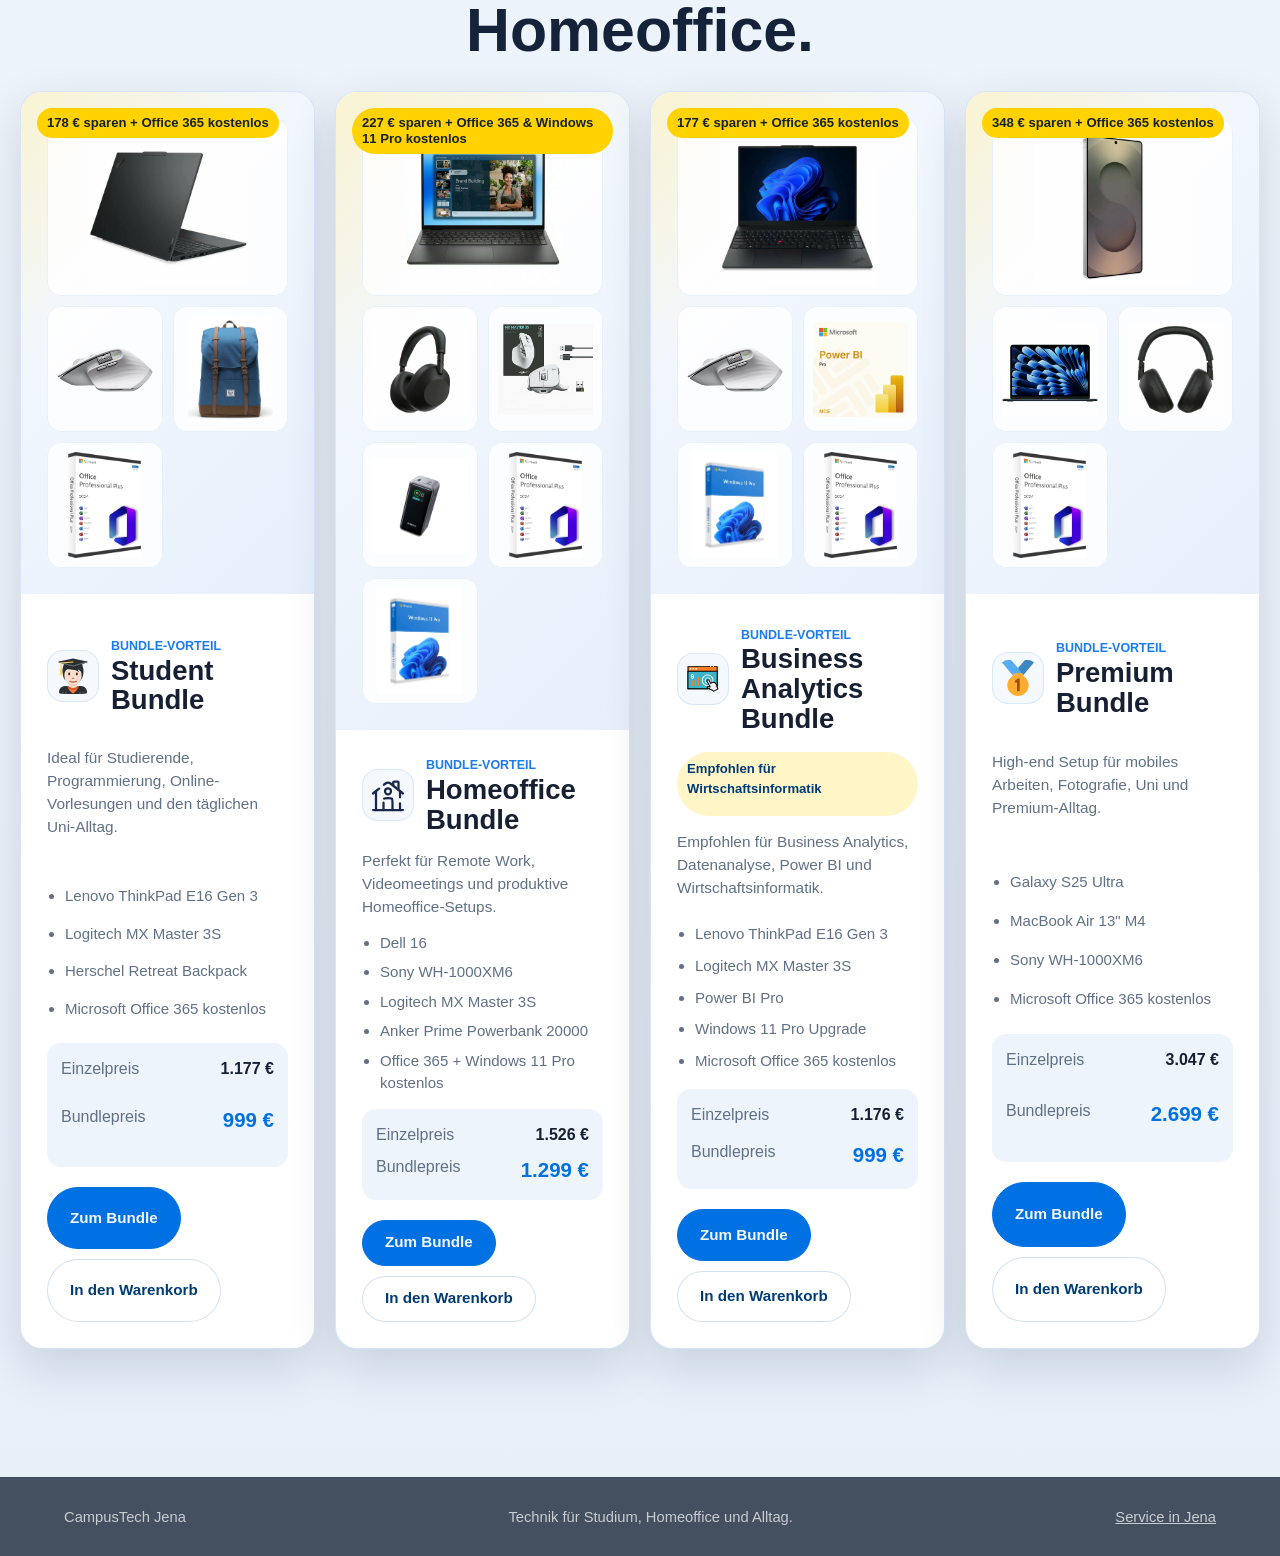
==== commit 31425062: "Neue Produktseiten, Vergleichsfunktion und Designverbesserungen" ====
--- a/index.html
+++ b/index.html
@@ -3,14 +3,14 @@
 <head>
     <meta charset="UTF-8">
     <meta name="viewport" content="width=device-width, initial-scale=1.0">
-    <meta name="description" content="CampusTech Jena bietet Technik fuer Studium, Homeoffice und Alltag mit Beratung vor Ort in Jena.">
-    <title>CampusTech Jena | Technik fuer Studium und Alltag</title>
+    <meta name="description" content="CampusTech Jena bietet Technik für Studium, Homeoffice und Alltag mit Beratung vor Ort in Jena.">
+    <title>CampusTech Jena | Technik für Studium und Alltag</title>
     <link rel="stylesheet" href="style.css">
 </head>
 <body data-page="home">
     <header class="site-header">
-        <a class="brand" href="index.html" aria-label="CampusTech Jena Startseite">CampusTech Jena</a>
-        <button class="nav-toggle" type="button" aria-label="Menue oeffnen" aria-expanded="false">
+        <a class="brand" href="index.html" aria-label="CampusTech Jena Startseite"><span class="brand-main">Campus</span><span class="brand-accent">Tech</span><span class="brand-place">Jena</span></a>
+        <button class="nav-toggle" type="button" aria-label="Menü öffnen" aria-expanded="false">
             <span></span>
             <span></span>
         </button>
@@ -30,18 +30,18 @@
         <section class="hero hero-home">
             <div class="hero-copy">
                 <p class="eyebrow">CampusTech Jena Deals</p>
-                <h1>Electronics fuer Campus, Office und Alltag.</h1>
-                <p>Ausgewaehlte Notebooks, Smartphones und Zubehoer mit lokalen Angeboten fuer Jena, klare Preise und Beratung ohne Umwege.</p>
+                <h1>Electronics für Campus, Office und Alltag.</h1>
+                <p>Ausgewählte Notebooks, Smartphones und Zubehör mit lokalen Angeboten für Jena, klare Preise und Beratung ohne Umwege.</p>
                 <div class="button-row">
                     <a class="btn btn-dark" href="produkte.html">Produkte ansehen</a>
                     <a class="btn btn-light" href="angebote.html">Bundles entdecken</a>
                 </div>
             </div>
             <figure class="hero-wallpaper">
-                <img src="images/abstract/jena.jpg" alt="Blick auf Jena" width="1200" height="560">
+                <img src="images/abstract/uni_jena.jpg" alt="Universität Jena" width="1200" height="560">
                 <figcaption>
-                    <span>Bis zu 348 € sparen</span>
-                    <strong>Premium Bundle</strong>
+                    <span>178 € sparen + Office 365</span>
+                    <strong>Student Bundle</strong>
                     <a href="angebote.html">Jetzt ansehen</a>
                 </figcaption>
             </figure>
@@ -76,7 +76,7 @@
 
         <section class="section-heading">
             <p class="eyebrow">Bundle-Vorteile</p>
-            <h2>Bundles fuer Studium, Premium-Alltag und Homeoffice.</h2>
+            <h2>Bundles für Studium, Premium-Alltag und Homeoffice.</h2>
         </section>
 
         <section class="bundle-grid" data-home-bundles aria-label="CampusTech Bundles"></section>
@@ -84,14 +84,14 @@
 
     <footer class="site-footer">
         <p>CampusTech Jena</p>
-        <p>Technik fuer Studium, Homeoffice und Alltag.</p>
+        <p>Technik für Studium, Homeoffice und Alltag.</p>
         <p><a href="kontakt.html">Service in Jena</a></p>
     </footer>
 
     <aside class="cart-drawer" data-cart-drawer aria-hidden="true">
         <div class="drawer-head">
             <h2>Warenkorb</h2>
-            <button class="icon-btn" type="button" data-cart-close>Schliessen</button>
+            <button class="icon-btn" type="button" data-cart-close>Schließen</button>
         </div>
         <div class="drawer-items" data-cart-items></div>
         <div class="drawer-total">
--- a/style.css
+++ b/style.css
@@ -1,8 +1,9 @@
 :root {
     --bg-primary: #081B33;
-    --bg-secondary: #102B4E;
-    --accent: #2D6CDF;
-    --accent-light: #4F8DFF;
+    --bg-secondary: #0B2D57;
+    --accent: #0071E3;
+    --accent-light: #1A7CF2;
+    --accent-deep: #003B75;
     --text: #14233a;
     --text-invert: #F5F7FA;
     --bg: #eef4fb;
@@ -14,7 +15,7 @@
     --muted-dark: #607086;
     --line: rgba(16, 43, 78, 0.14);
     --dark: #061426;
-    --sale: #ffcf33;
+    --sale: #FFD200;
     --shadow: 0 22px 60px rgba(8, 27, 51, 0.16);
     --radius: 18px;
 }
@@ -35,7 +36,7 @@
         radial-gradient(circle at top left, rgba(79, 141, 255, 0.18), transparent 34rem),
         linear-gradient(180deg, #f7fbff 0%, var(--bg) 46%, #e7eff9 100%);
     color: var(--text);
-    font-family: Inter, "Segoe UI", Roboto, Arial, sans-serif;
+    font-family: "SF Pro Text", -apple-system, BlinkMacSystemFont, "Segoe UI", Inter, Roboto, Arial, sans-serif;
     letter-spacing: 0;
     line-height: 1.5;
 }
@@ -79,10 +80,37 @@
 }
 
 .brand {
+    display: inline-flex;
+    align-items: baseline;
+    gap: 2px;
     color: var(--text-invert);
-    font-size: 1.06rem;
-    font-weight: 800;
+    font-family: "SF Pro Display", "Avenir Next", -apple-system, BlinkMacSystemFont, "Segoe UI", sans-serif;
+    font-size: 1.14rem;
+    font-weight: 900;
+    line-height: 1;
     text-decoration: none;
+    text-transform: uppercase;
+}
+
+.brand-main,
+.brand-place {
+    color: #ffffff;
+}
+
+.brand-accent {
+    color: var(--sale);
+    font-style: italic;
+}
+
+.brand-place {
+    margin-left: 5px;
+    padding: 3px 7px 4px;
+    border: 1px solid rgba(255, 210, 0, 0.34);
+    border-radius: 999px;
+    color: var(--bg-primary);
+    background: var(--sale);
+    font-size: 0.66em;
+    font-weight: 950;
 }
 
 .site-nav {
@@ -188,7 +216,7 @@
     color: var(--accent-light);
     font-size: 0.78rem;
     font-weight: 700;
-    letter-spacing: 0.12em;
+    letter-spacing: 0;
     text-transform: uppercase;
 }
 
@@ -196,17 +224,18 @@
 h2,
 h3 {
     color: var(--text);
+    font-family: "SF Pro Display", -apple-system, BlinkMacSystemFont, "Segoe UI", Inter, Roboto, Arial, sans-serif;
     line-height: 1.08;
 }
 
 h1 {
     margin-top: 12px;
-    font-size: clamp(3.2rem, 9vw, 7.6rem);
+    font-size: 5.8rem;
     font-weight: 850;
 }
 
 h2 {
-    font-size: clamp(2.1rem, 5vw, 5.2rem);
+    font-size: 3.8rem;
     font-weight: 720;
 }
 
@@ -228,7 +257,7 @@
 .hero-copy p:not(.eyebrow) {
     max-width: 560px;
     margin: 18px 0 0;
-    font-size: clamp(1.05rem, 2vw, 1.35rem);
+    font-size: 1.22rem;
 }
 
 .button-row {
@@ -240,33 +269,83 @@
 }
 
 .btn {
+    position: relative;
     display: inline-flex;
     align-items: center;
     justify-content: center;
-    min-height: 44px;
-    padding: 0 21px;
-    border-radius: 12px;
+    min-height: 46px;
+    padding: 0 22px;
+    border-radius: 999px;
     font-size: 0.95rem;
-    font-weight: 650;
+    font-weight: 780;
     text-decoration: none;
-    transition: transform 180ms ease, box-shadow 180ms ease, background 180ms ease, border-color 180ms ease;
+    transition: background 160ms ease, border-color 160ms ease, color 160ms ease;
 }
 
 .btn:hover {
-    transform: translateY(-2px);
+    transform: none;
 }
 
 .btn-dark {
     border: 1px solid var(--accent);
-    background: linear-gradient(180deg, var(--accent-light), var(--accent));
+    background: var(--accent);
     color: var(--text-invert);
-    box-shadow: 0 12px 24px rgba(45, 108, 223, 0.26);
+    box-shadow: none;
+}
+
+.btn-dark:hover {
+    border-color: #0077ED;
+    background: #0077ED;
 }
 
 .btn-light {
-    border: 1px solid rgba(79, 141, 255, 0.34);
-    background: rgba(245, 247, 250, 0.08);
-    color: var(--text);
+    border: 1px solid rgba(0, 92, 169, 0.18);
+    background: rgba(255, 255, 255, 0.82);
+    color: var(--accent-deep);
+    box-shadow: none;
+}
+
+.btn-light:hover {
+    border-color: rgba(0, 92, 169, 0.35);
+    background: #ffffff;
+}
+
+.hero-home {
+    position: relative;
+    width: min(1440px, 100%);
+    min-height: min(780px, calc(100svh - 70px));
+    padding-inline: clamp(20px, 5vw, 72px);
+    overflow: hidden;
+    isolation: isolate;
+    background:
+        linear-gradient(90deg, rgba(6, 20, 38, 0.88) 0%, rgba(8, 27, 51, 0.58) 48%, rgba(8, 27, 51, 0.18) 100%),
+        url("images/abstract/jena.jpg") center / cover no-repeat;
+}
+
+.hero-home::after {
+    position: absolute;
+    inset: auto 0 0;
+    z-index: -1;
+    height: 34%;
+    content: "";
+    background: linear-gradient(180deg, transparent, rgba(238, 244, 251, 0.95));
+}
+
+.hero-home .hero-copy,
+.hero-home .hero-wallpaper {
+    position: relative;
+    z-index: 1;
+}
+
+.hero-home .eyebrow,
+.hero-home h1,
+.hero-home .hero-copy p:not(.eyebrow) {
+    color: #ffffff;
+    text-shadow: 0 16px 36px rgba(0, 0, 0, 0.28);
+}
+
+.hero-home .eyebrow {
+    color: var(--sale);
 }
 
 .hero-wallpaper {
@@ -400,7 +479,7 @@
 }
 
 .page-hero h1 {
-    font-size: clamp(3.2rem, 8vw, 7.5rem);
+    font-size: 5.4rem;
 }
 
 .page-hero p {
@@ -467,7 +546,7 @@
 
 .product-card .btn-light:hover {
     border-color: var(--accent);
-    box-shadow: 0 10px 22px rgba(45, 108, 223, 0.14);
+    box-shadow: none;
 }
 
 .highlight-list {
@@ -523,17 +602,19 @@
     top: 16px;
     left: 16px;
     z-index: 2;
+    max-width: calc(100% - 32px);
     padding: 7px 10px;
     border-radius: 999px;
     background: var(--sale);
     color: #172033;
     font-size: 0.82rem;
     font-weight: 850;
+    line-height: 1.2;
 }
 
 .bundle-grid {
     display: grid;
-    grid-template-columns: repeat(3, minmax(0, 1fr));
+    grid-template-columns: repeat(auto-fit, minmax(280px, 1fr));
     gap: 20px;
     margin-bottom: clamp(80px, 10vw, 132px);
 }
@@ -561,21 +642,24 @@
     grid-template-columns: repeat(2, minmax(0, 1fr));
     gap: 10px;
     padding: 26px;
-    background: linear-gradient(135deg, #f8fbff, #e6effb);
+    background:
+        linear-gradient(135deg, rgba(255, 210, 0, 0.18), transparent 36%),
+        linear-gradient(135deg, #f8fbff, #e6effb);
 }
 
 .bundle-images img {
     width: 100%;
-    height: 132px;
+    height: 126px;
     object-fit: contain;
-    padding: 12px;
+    padding: 10px;
     border-radius: 14px;
-    background: #ffffff;
+    background: rgba(255, 255, 255, 0.84);
+    box-shadow: inset 0 0 0 1px rgba(0, 92, 169, 0.08);
 }
 
 .bundle-images img:first-child {
     grid-column: 1 / -1;
-    height: 190px;
+    height: 178px;
 }
 
 .bundle-body {
@@ -584,9 +668,41 @@
     padding: 26px;
 }
 
+.bundle-title {
+    display: grid;
+    grid-template-columns: 52px 1fr;
+    gap: 12px;
+    align-items: center;
+}
+
+.bundle-icon {
+    width: 52px;
+    height: 52px;
+    object-fit: contain;
+    padding: 7px;
+    border-radius: 16px;
+    background: #f5f8fc;
+    border: 1px solid rgba(0, 113, 227, 0.12);
+}
+
 .bundle-body h3 {
     color: var(--card-text);
-    font-size: clamp(1.55rem, 2.4vw, 2.1rem);
+    font-size: 1.72rem;
+}
+
+.bundle-description {
+    color: var(--muted-dark);
+    font-size: 0.96rem;
+}
+
+.bundle-special-badge {
+    width: fit-content;
+    padding: 7px 10px;
+    border-radius: 999px;
+    background: rgba(255, 210, 0, 0.22);
+    color: var(--accent-deep);
+    font-size: 0.82rem;
+    font-weight: 800;
 }
 
 .bundle-prices {
@@ -738,9 +854,8 @@
 .category-list button:hover,
 .category-list button.active {
     border-color: var(--accent-light);
-    background: linear-gradient(180deg, var(--accent-light), var(--accent));
+    background: var(--accent);
     color: #ffffff;
-    transform: translateY(-1px);
 }
 
 .filters label {
@@ -806,6 +921,10 @@
     gap: 16px;
 }
 
+.detail-media {
+    position: relative;
+}
+
 .detail-main-image {
     width: 100%;
     max-height: 680px;
@@ -815,10 +934,61 @@
     background: var(--surface-card);
 }
 
+.gallery-nav {
+    position: absolute;
+    top: 50%;
+    z-index: 2;
+    display: grid;
+    place-items: center;
+    width: 46px;
+    height: 46px;
+    border: 1px solid rgba(0, 92, 169, 0.18);
+    border-radius: 50%;
+    background: rgba(255, 255, 255, 0.9);
+    color: var(--accent-deep);
+    font-size: 0;
+    font-weight: 500;
+    line-height: 1;
+    box-shadow: 0 14px 30px rgba(8, 27, 51, 0.14);
+    transform: translateY(-50%);
+}
+
+.gallery-nav::before {
+    width: 11px;
+    height: 11px;
+    border-top: 2.2px solid currentColor;
+    border-right: 2.2px solid currentColor;
+    content: "";
+}
+
+.gallery-prev::before {
+    transform: rotate(-135deg);
+}
+
+.gallery-next::before {
+    transform: rotate(45deg);
+}
+
+.gallery-nav:hover {
+    background: var(--accent);
+    color: #ffffff;
+}
+
+.gallery-prev {
+    left: 16px;
+}
+
+.gallery-next {
+    right: 16px;
+}
+
 .gallery-thumbs {
     display: grid;
-    grid-template-columns: repeat(3, 1fr);
+    grid-auto-flow: column;
+    grid-auto-columns: minmax(116px, 1fr);
     gap: 12px;
+    overflow-x: auto;
+    padding-bottom: 4px;
 }
 
 .gallery-thumbs button {
@@ -829,6 +999,7 @@
 
 .gallery-thumbs button.active {
     border-color: var(--accent-light);
+    box-shadow: 0 10px 24px rgba(0, 92, 169, 0.14);
 }
 
 .gallery-thumbs img {
@@ -839,12 +1010,12 @@
 }
 
 .detail-info h1 {
-    font-size: clamp(3rem, 7vw, 7rem);
+    font-size: 5rem;
 }
 
 .detail-info .price {
     margin-top: 18px;
-    font-size: clamp(1.8rem, 3vw, 2.4rem);
+    font-size: 2.24rem;
     font-weight: 850;
     color: var(--text);
 }
@@ -1145,6 +1316,21 @@
         text-align: center;
     }
 
+    h1,
+    .page-hero h1,
+    .detail-info h1 {
+        font-size: 4.2rem;
+    }
+
+    h2 {
+        font-size: 3rem;
+    }
+
+    .hero-home {
+        min-height: auto;
+        background-position: center;
+    }
+
     .hero-copy {
         margin: 0 auto;
     }
@@ -1193,11 +1379,12 @@
         width: min(1240px, calc(100% - 32px));
         min-height: 46px;
         margin: 0 auto 18px;
-        border: 1px solid var(--line);
-        border-radius: 12px;
+        border: 1px solid rgba(255, 210, 0, 0.28);
+        border-radius: 999px;
         background: var(--accent);
         color: var(--text-invert);
-        font-weight: 700;
+        font-weight: 780;
+        box-shadow: none;
     }
 
     .filter-close {
@@ -1209,6 +1396,11 @@
 @media (max-width: 640px) {
     .site-header {
         padding-inline: 16px;
+        gap: 12px;
+    }
+
+    .brand {
+        font-size: 0.88rem;
     }
 
     .cart-indicator {
@@ -1221,12 +1413,13 @@
     }
 
     h1,
-    .page-hero h1 {
-        font-size: clamp(3rem, 18vw, 5rem);
+    .page-hero h1,
+    .detail-info h1 {
+        font-size: 3.2rem;
     }
 
     h2 {
-        font-size: clamp(2rem, 12vw, 3.6rem);
+        font-size: 2.35rem;
     }
 
     .button-row,
@@ -1251,7 +1444,7 @@
     .bundle-images img,
     .bundle-images img:first-child {
         grid-column: auto;
-        height: 170px;
+        height: 150px;
     }
 
     .btn {
@@ -1262,9 +1455,17 @@
         padding: 24px;
     }
 
-    .spec-list,
+    .spec-list {
+        grid-template-columns: 1fr;
+    }
+
     .gallery-thumbs {
-        grid-template-columns: 1fr;
+        grid-auto-columns: minmax(108px, 42%);
+    }
+
+    .gallery-nav {
+        width: 40px;
+        height: 40px;
     }
 
     .site-footer {
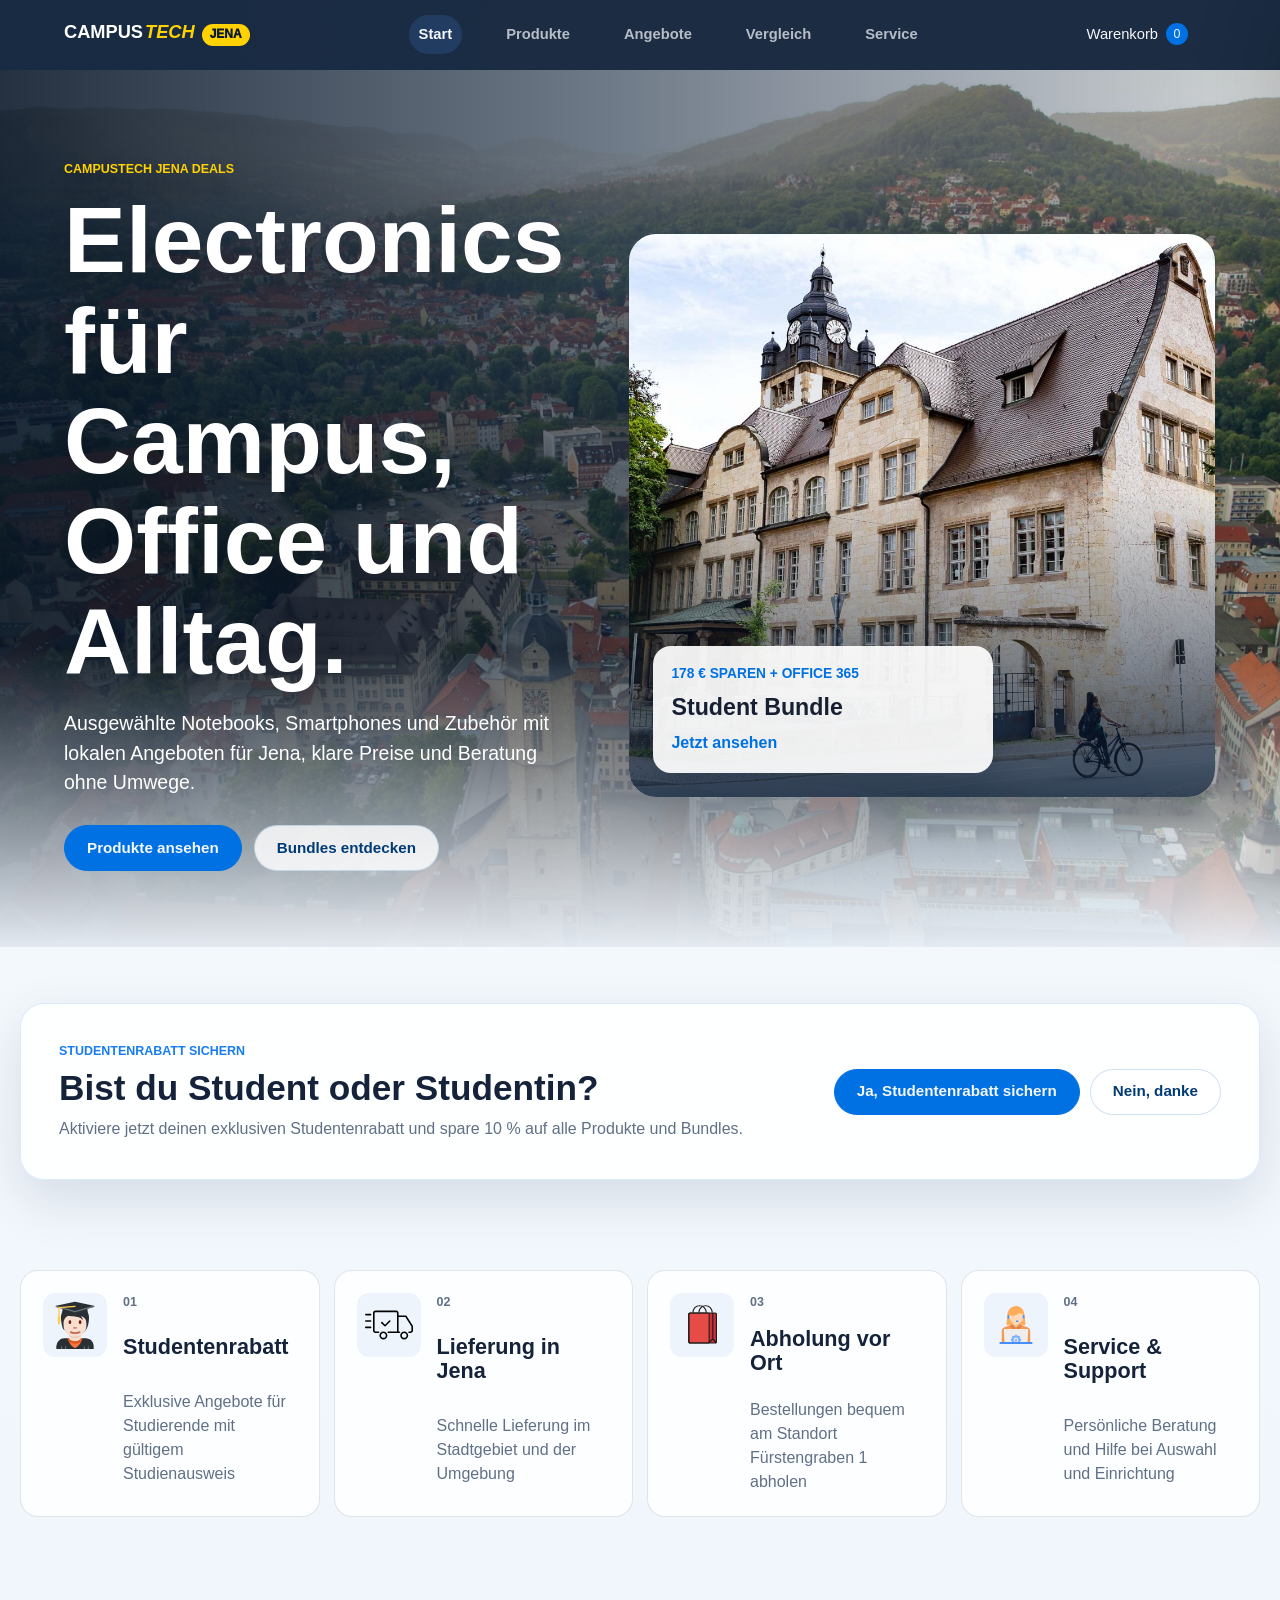
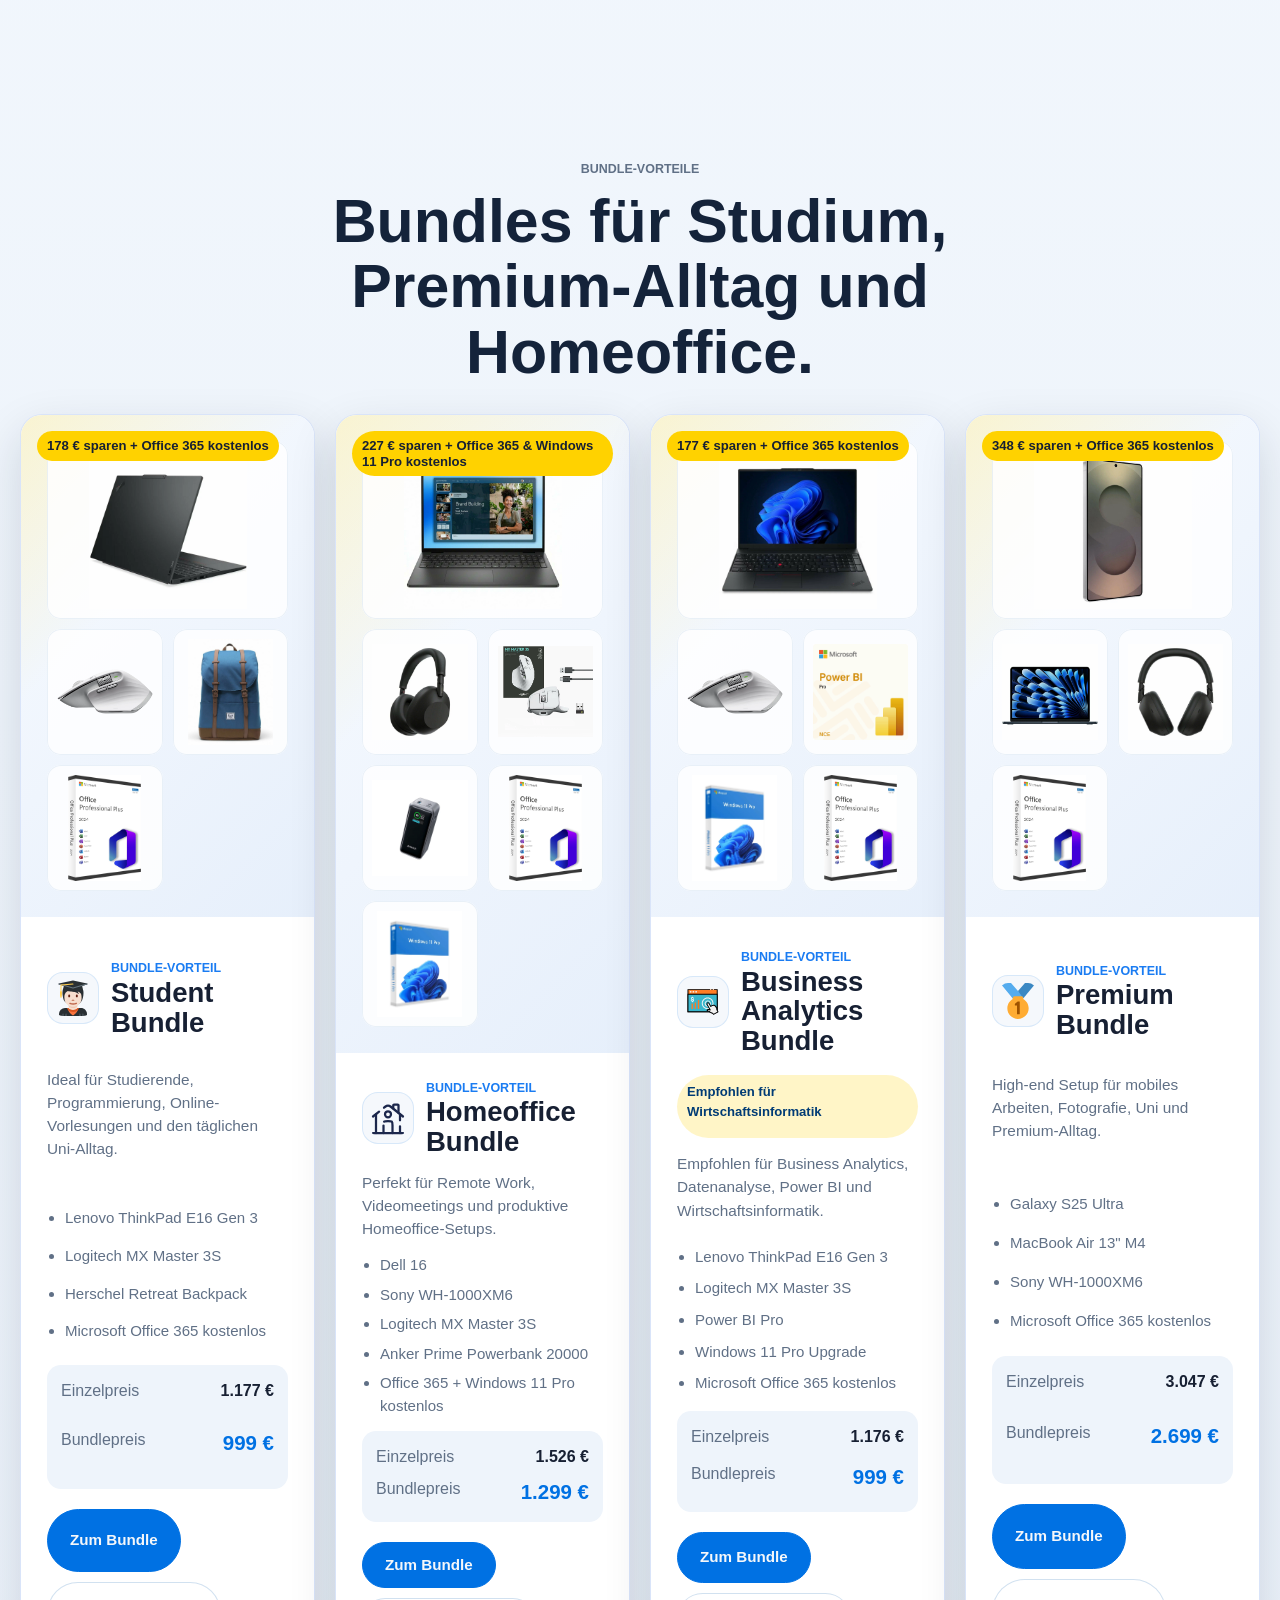
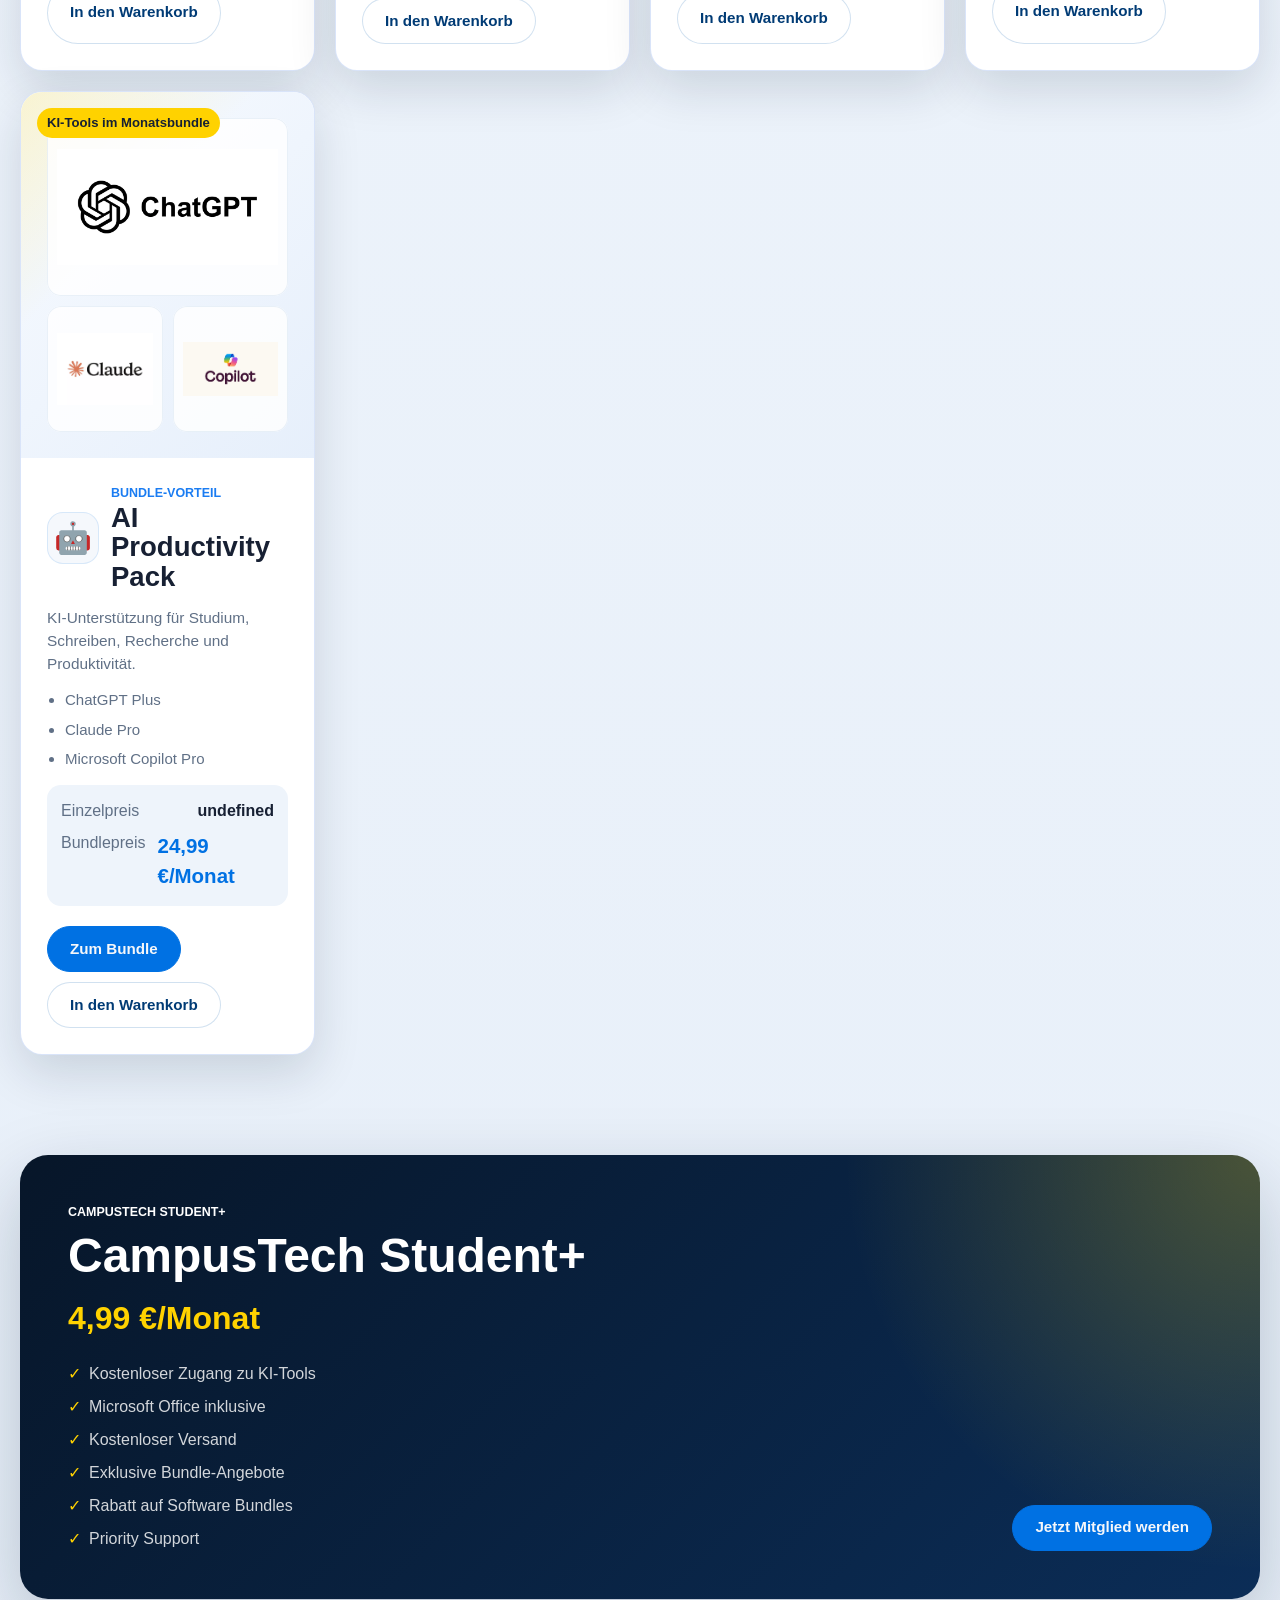
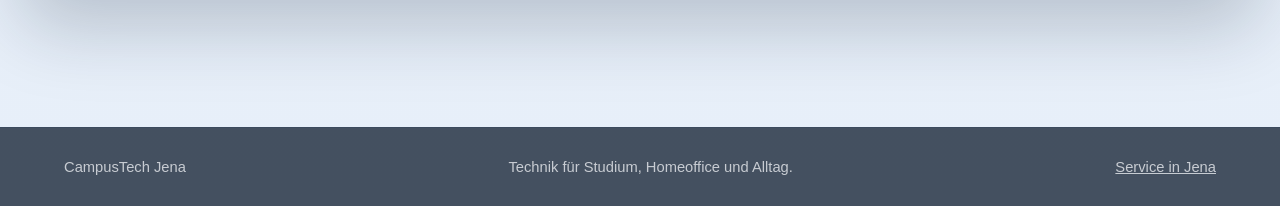
==== commit e1177152: "Website Update" ====
--- a/index.html
+++ b/index.html
@@ -16,7 +16,7 @@
         </button>
         <nav class="site-nav" aria-label="Hauptnavigation">
             <a href="index.html" data-nav="home">Start</a>
-            <a href="produkte.html" data-nav="shop">Shop</a>
+            <a href="produkte.html" data-nav="shop">Produkte</a>
             <a href="angebote.html" data-nav="offers">Angebote</a>
             <a href="vergleich.html" data-nav="compare">Vergleich</a>
             <a href="kontakt.html" data-nav="contact">Service</a>
@@ -46,6 +46,8 @@
                 </figcaption>
             </figure>
         </section>
+
+        <section class="student-discount-section" data-student-discount-promo aria-label="Studentenrabatt"></section>
 
         <section class="benefits" aria-label="Unsere Vorteile">
             <article>
@@ -80,6 +82,8 @@
         </section>
 
         <section class="bundle-grid" data-home-bundles aria-label="CampusTech Bundles"></section>
+
+        <section class="membership-section" data-student-membership aria-label="CampusTech Student+"></section>
     </main>
 
     <footer class="site-footer">
--- a/style.css
+++ b/style.css
@@ -69,7 +69,7 @@
     top: 0;
     z-index: 30;
     display: grid;
-    grid-template-columns: auto 1fr auto;
+    grid-template-columns: auto minmax(0, 1fr) auto auto;
     align-items: center;
     gap: 28px;
     min-height: 70px;
@@ -135,6 +135,20 @@
     background: rgba(79, 141, 255, 0.16);
 }
 
+.student-nav-badge {
+    justify-self: end;
+    display: inline-flex;
+    align-items: center;
+    min-height: 30px;
+    padding: 0 11px;
+    border-radius: 999px;
+    background: var(--sale);
+    color: var(--bg-primary);
+    font-size: 0.82rem;
+    font-weight: 850;
+    white-space: nowrap;
+}
+
 .cart-indicator,
 .icon-btn,
 .nav-toggle {
@@ -185,6 +199,8 @@
 .hero,
 .page-hero,
 .section-heading,
+.student-discount-section,
+.membership-section,
 .shop-layout,
 .detail-shell,
 .compare-wrap,
@@ -410,6 +426,57 @@
     filter: drop-shadow(0 34px 48px rgba(0, 0, 0, 0.12));
 }
 
+.student-discount-section {
+    margin-top: clamp(28px, 5vw, 56px);
+    margin-bottom: clamp(54px, 7vw, 92px);
+}
+
+.student-discount-card {
+    display: grid;
+    grid-template-columns: minmax(0, 1fr) auto;
+    gap: 24px;
+    align-items: center;
+    padding: clamp(24px, 4vw, 38px);
+    border: 1px solid rgba(0, 113, 227, 0.14);
+    border-radius: 24px;
+    background: rgba(255, 255, 255, 0.9);
+    box-shadow: 0 20px 54px rgba(8, 27, 51, 0.12);
+}
+
+.student-discount-card h2 {
+    margin-top: 8px;
+    font-size: 2.2rem;
+}
+
+.student-discount-card p:not(.eyebrow) {
+    max-width: 700px;
+    margin-top: 10px;
+    color: var(--muted-dark);
+}
+
+.student-discount-card.is-active {
+    grid-template-columns: minmax(0, 1fr) auto;
+    border-color: rgba(255, 210, 0, 0.42);
+    background: linear-gradient(135deg, rgba(255, 210, 0, 0.16), #ffffff 42%);
+}
+
+.student-discount-mark {
+    display: grid;
+    place-items: center;
+    width: 74px;
+    height: 74px;
+    border-radius: 50%;
+    background: var(--sale);
+    font-size: 2rem;
+}
+
+.student-discount-actions {
+    display: flex;
+    flex-wrap: wrap;
+    justify-content: flex-end;
+    gap: 10px;
+}
+
 .benefits {
     display: grid;
     grid-template-columns: repeat(4, 1fr);
@@ -532,6 +599,50 @@
 .product-card .price {
     font-size: 1.55rem;
     font-weight: 850;
+}
+
+.price-discounted,
+.inline-discount,
+.bag-price-discounted {
+    display: grid;
+    gap: 2px;
+}
+
+.price-discounted {
+    width: fit-content;
+}
+
+.inline-discount,
+.bag-price-discounted {
+    justify-items: end;
+    text-align: right;
+}
+
+.price-discounted .original-price,
+.price-discounted .discount-price {
+    display: block;
+    width: 100%;
+    text-align: right;
+}
+
+.original-price {
+    color: var(--muted-dark);
+    font-size: 0.84em;
+    font-weight: 650;
+    text-decoration: line-through;
+}
+
+.discount-price {
+    color: var(--accent);
+    font-weight: 900;
+}
+
+.compare-price .inline-discount {
+    gap: 4px;
+}
+
+.bundle-prices .inline-discount {
+    min-width: 120px;
 }
 
 .product-card .eyebrow {
@@ -731,6 +842,77 @@
 
 .offer-grid {
     margin-top: 4px;
+}
+
+.membership-section {
+    margin-top: -28px;
+    margin-bottom: clamp(82px, 10vw, 136px);
+}
+
+.membership-card {
+    display: grid;
+    grid-template-columns: minmax(0, 1fr) auto;
+    gap: 28px;
+    align-items: end;
+    padding: clamp(28px, 5vw, 48px);
+    border-radius: 28px;
+    background:
+        radial-gradient(circle at top right, rgba(255, 210, 0, 0.26), transparent 26rem),
+        linear-gradient(135deg, #071629, #0B2D57);
+    color: #ffffff;
+    box-shadow: 0 28px 74px rgba(8, 27, 51, 0.22);
+    overflow: hidden;
+}
+
+.membership-card h2,
+.membership-card .eyebrow {
+    color: #ffffff;
+}
+
+.membership-card h2 {
+    margin-top: 8px;
+    font-size: 3rem;
+}
+
+.membership-price {
+    margin-top: 12px;
+    color: var(--sale);
+    font-size: 2rem;
+    font-weight: 900;
+}
+
+.membership-card ul {
+    display: grid;
+    gap: 9px;
+    max-width: 560px;
+    margin-top: 20px;
+    color: rgba(255, 255, 255, 0.82);
+    list-style: none;
+}
+
+.membership-card li::before {
+    margin-right: 8px;
+    color: var(--sale);
+    content: "✓";
+}
+
+.student-discount-deactivate {
+    display: flex;
+    flex-wrap: wrap;
+    justify-content: space-between;
+    gap: 16px;
+    align-items: center;
+    width: min(1240px, calc(100% - 32px));
+    margin: 0 auto 28px;
+    padding: 18px 20px;
+    border: 1px solid rgba(0, 113, 227, 0.14);
+    border-radius: 18px;
+    background: rgba(255, 255, 255, 0.9);
+    color: var(--muted-dark);
+}
+
+.student-discount-deactivate p:not(.eyebrow) {
+    margin-top: 3px;
 }
 
 .old-price {
@@ -940,38 +1122,32 @@
     z-index: 2;
     display: grid;
     place-items: center;
-    width: 46px;
-    height: 46px;
-    border: 1px solid rgba(0, 92, 169, 0.18);
+    width: 52px;
+    height: 52px;
+    border: 0;
     border-radius: 50%;
-    background: rgba(255, 255, 255, 0.9);
+    background: transparent;
     color: var(--accent-deep);
     font-size: 0;
     font-weight: 500;
     line-height: 1;
-    box-shadow: 0 14px 30px rgba(8, 27, 51, 0.14);
+    box-shadow: none;
     transform: translateY(-50%);
 }
 
-.gallery-nav::before {
-    width: 11px;
-    height: 11px;
-    border-top: 2.2px solid currentColor;
-    border-right: 2.2px solid currentColor;
-    content: "";
-}
-
-.gallery-prev::before {
-    transform: rotate(-135deg);
-}
-
-.gallery-next::before {
-    transform: rotate(45deg);
+.gallery-nav img {
+    width: 48px;
+    height: 48px;
+    object-fit: contain;
+    opacity: 0.82;
 }
 
 .gallery-nav:hover {
-    background: var(--accent);
-    color: #ffffff;
+    background: transparent;
+}
+
+.gallery-nav:hover img {
+    opacity: 1;
 }
 
 .gallery-prev {
@@ -1293,6 +1469,13 @@
         justify-self: end;
     }
 
+    .student-nav-badge {
+        grid-column: 1 / -1;
+        justify-self: center;
+        order: 5;
+        margin-bottom: 10px;
+    }
+
     .site-nav {
         position: absolute;
         top: 70px;
@@ -1350,8 +1533,14 @@
     .shop-layout,
     .detail-shell,
     .wide-showcase,
-    .contact-grid {
+    .contact-grid,
+    .student-discount-card,
+    .membership-card {
         grid-template-columns: 1fr;
+    }
+
+    .student-discount-actions {
+        justify-content: flex-start;
     }
 
     .filters {
@@ -1423,8 +1612,14 @@
     }
 
     .button-row,
-    .product-actions {
+    .product-actions,
+    .student-discount-actions {
         flex-direction: column;
+    }
+
+    .student-discount-card h2,
+    .membership-card h2 {
+        font-size: 2.2rem;
     }
 
     .hero-wallpaper img {
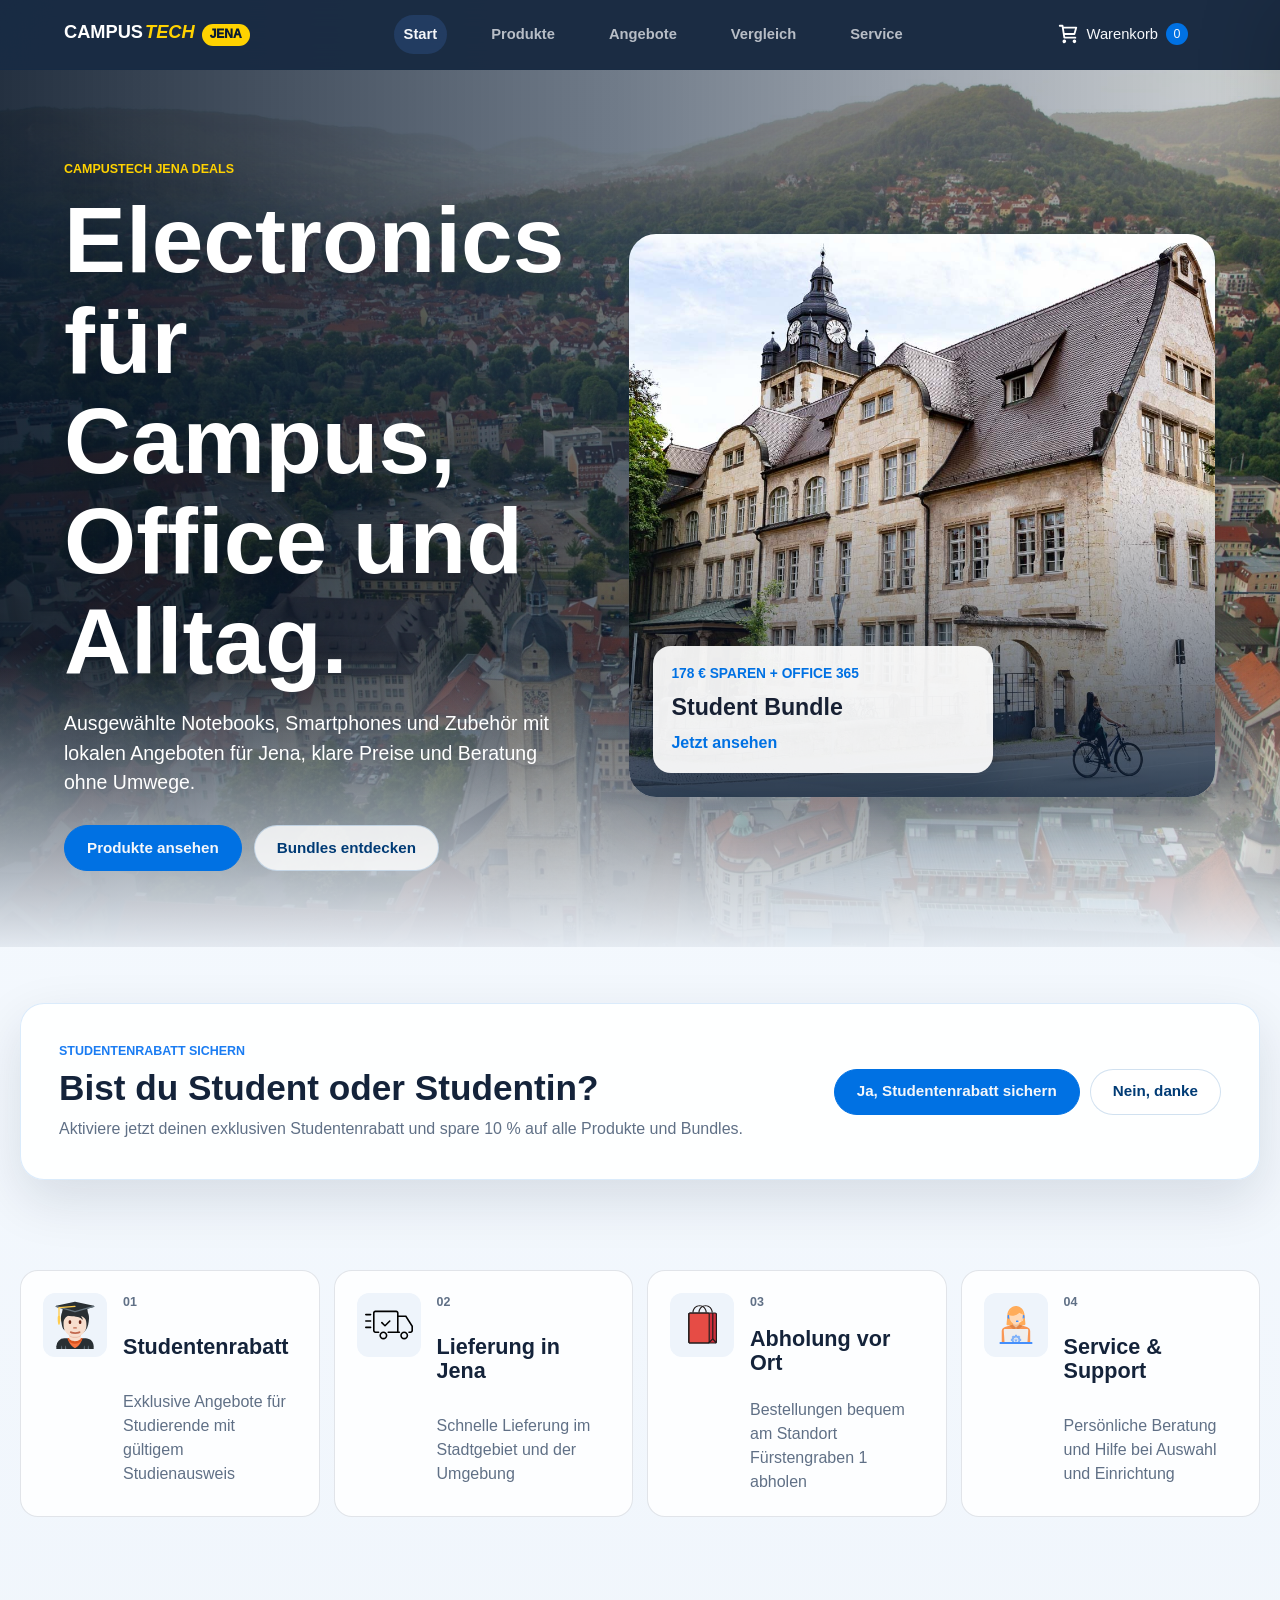
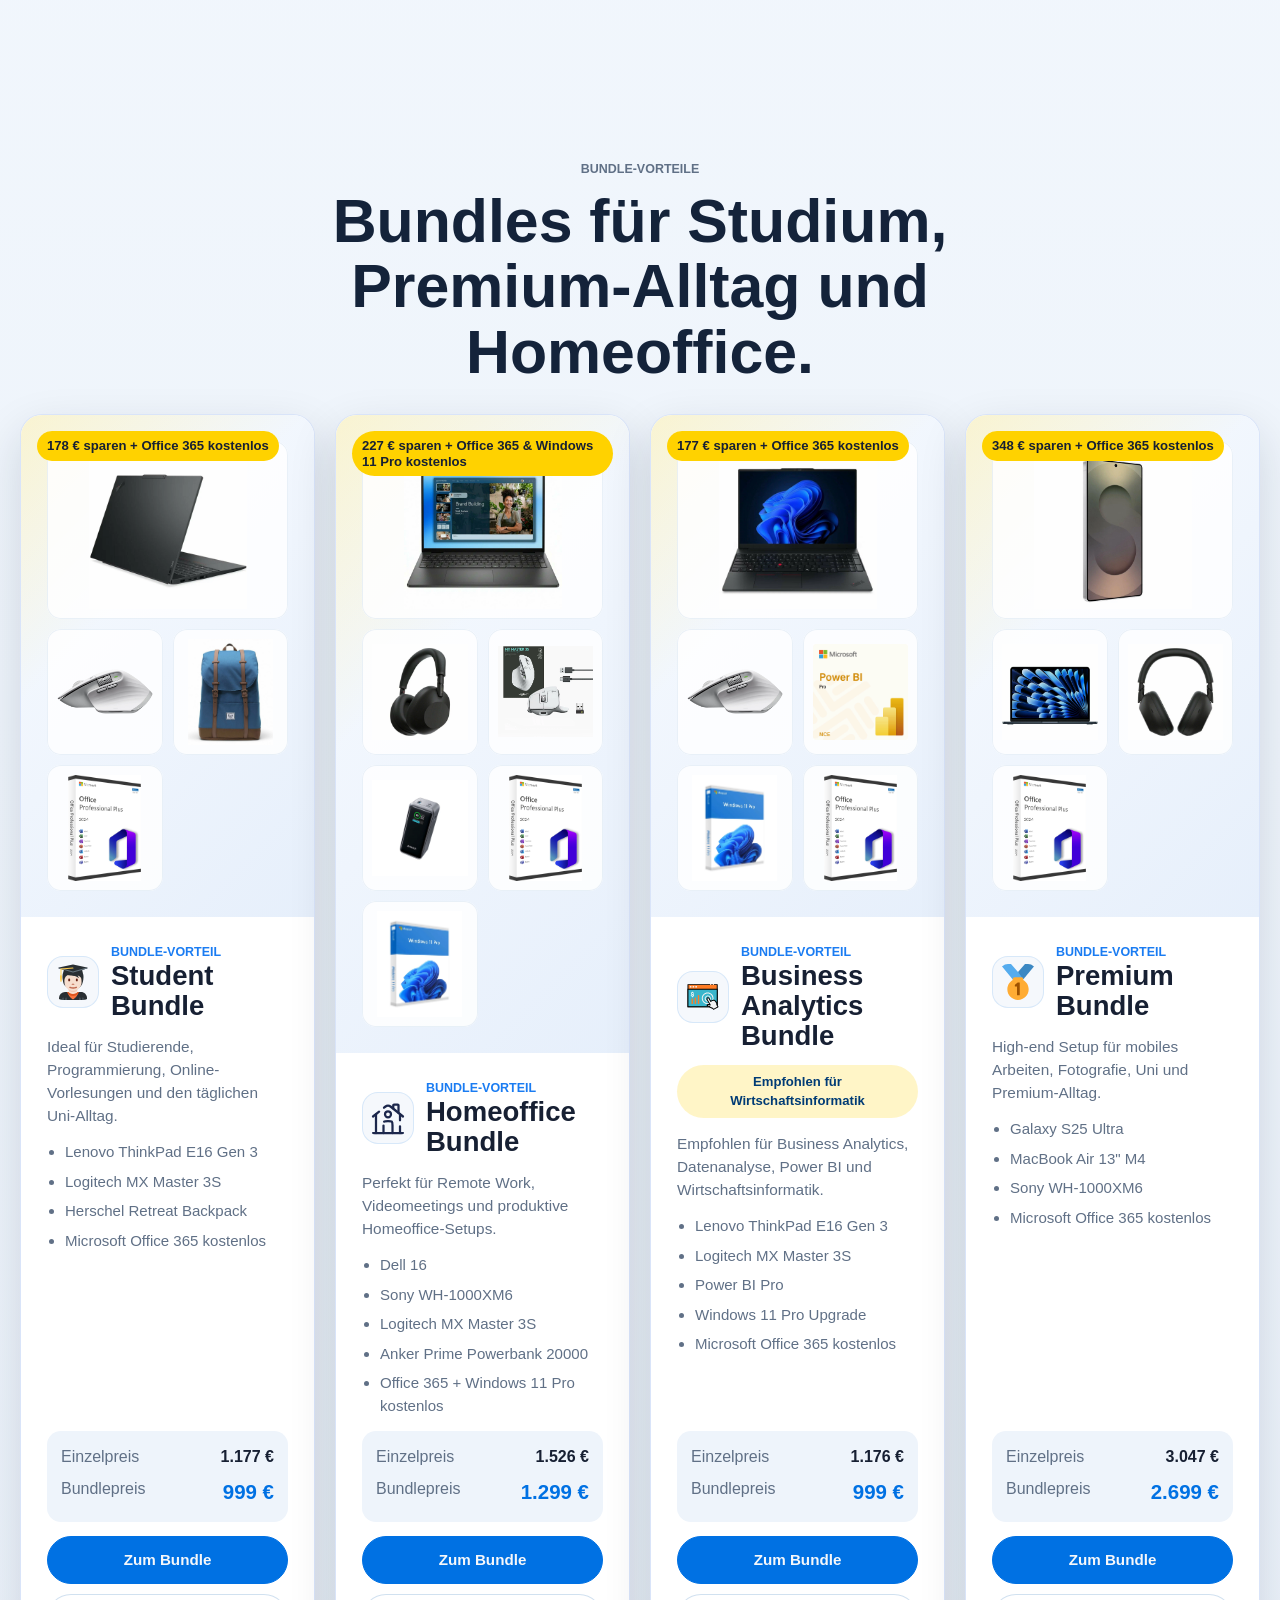
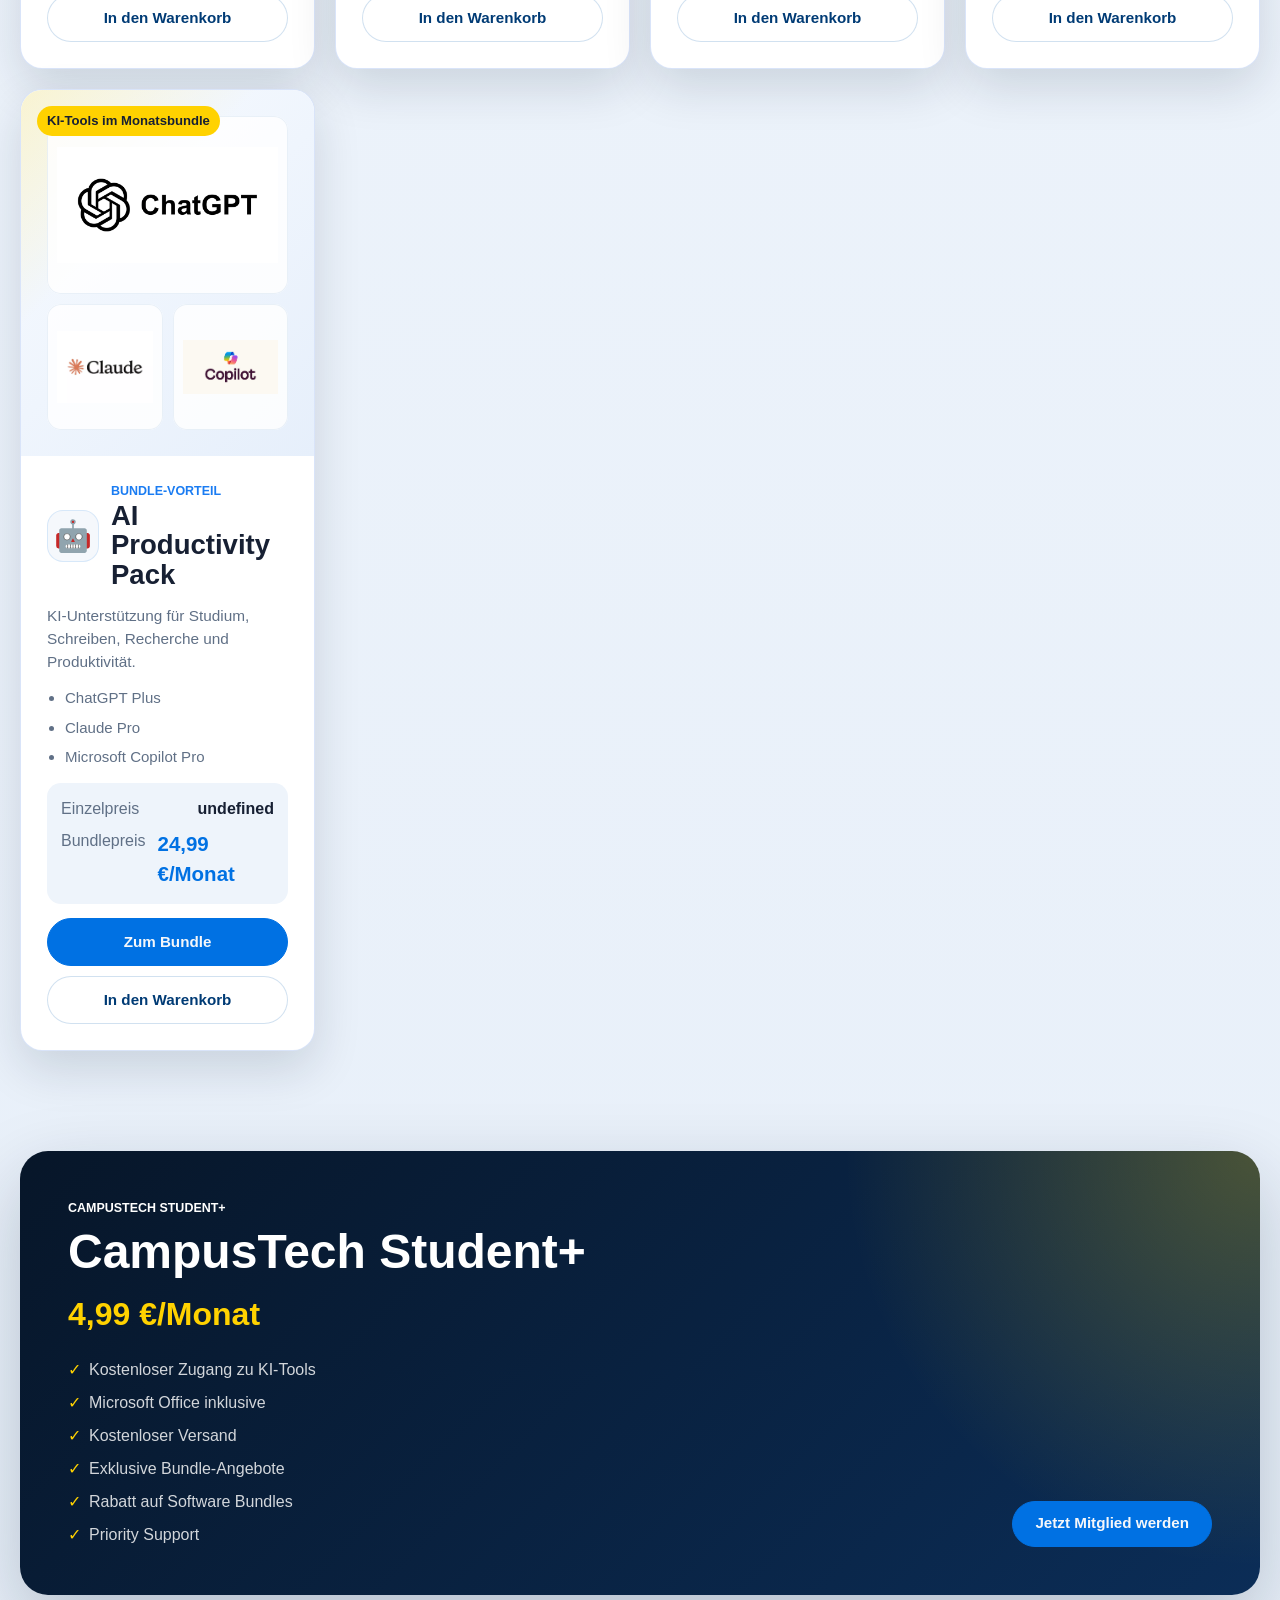
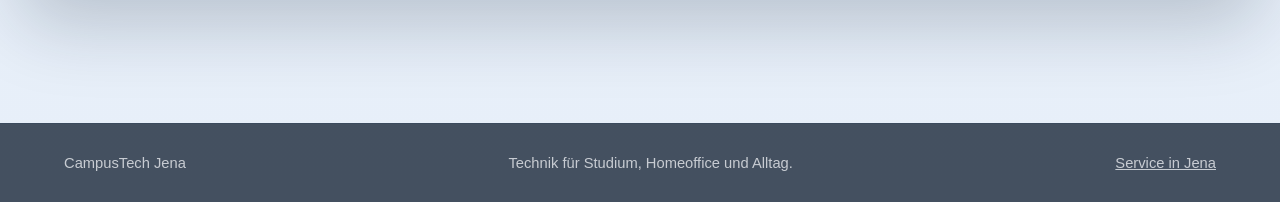
==== commit 6d2d945b: "Website Update" ====
--- a/index.html
+++ b/index.html
@@ -22,7 +22,7 @@
             <a href="kontakt.html" data-nav="contact">Service</a>
         </nav>
         <button class="cart-indicator" type="button" data-cart-open>
-            Warenkorb <span data-cart-count>0</span>
+            <img src="images/abstract/cart.svg" alt="" width="22" height="22"> Warenkorb <span data-cart-count>0</span>
         </button>
     </header>
 
@@ -101,6 +101,7 @@
         <div class="drawer-total">
             <span>Summe</span>
             <strong data-cart-total>0 €</strong>
+            <button class="btn btn-dark checkout-btn" type="button" data-checkout-cart>Kaufen</button>
         </div>
     </aside>
     <div class="toast" data-toast></div>
--- a/style.css
+++ b/style.css
@@ -45,6 +45,10 @@
     overflow: hidden;
 }
 
+body.payment-open {
+    overflow: hidden;
+}
+
 a {
     color: inherit;
 }
@@ -162,6 +166,12 @@
     align-items: center;
     gap: 8px;
     font-size: 0.92rem;
+}
+
+.cart-indicator img {
+    width: 22px;
+    height: 22px;
+    filter: brightness(0) invert(1);
 }
 
 .cart-indicator span {
@@ -774,7 +784,8 @@
 }
 
 .bundle-body {
-    display: grid;
+    display: flex;
+    flex-direction: column;
     gap: 14px;
     padding: 26px;
 }
@@ -808,17 +819,20 @@
 
 .bundle-special-badge {
     width: fit-content;
+    justify-self: center;
     padding: 7px 10px;
     border-radius: 999px;
     background: rgba(255, 210, 0, 0.22);
     color: var(--accent-deep);
     font-size: 0.82rem;
     font-weight: 800;
+    text-align: center;
 }
 
 .bundle-prices {
     display: grid;
     gap: 8px;
+    margin-top: auto;
     padding: 14px;
     border-radius: 14px;
     background: #eef4fb;
@@ -1089,6 +1103,56 @@
     color: var(--muted);
 }
 
+.shop-toolbar {
+    display: grid;
+    grid-template-columns: minmax(220px, 1fr) auto minmax(180px, 260px);
+    gap: 12px;
+    align-items: end;
+    margin-bottom: 20px;
+    padding: 16px;
+    border: 1px solid rgba(16, 43, 78, 0.10);
+    border-radius: 16px;
+    background: #f7fbff;
+}
+
+.shop-toolbar label {
+    display: grid;
+    gap: 7px;
+}
+
+.shop-toolbar label span {
+    color: var(--muted-dark);
+    font-size: 0.82rem;
+    font-weight: 780;
+    text-transform: uppercase;
+}
+
+.shop-toolbar .search-btn {
+    width: auto;
+    min-width: 118px;
+}
+
+.bundle-card .product-actions {
+    display: grid;
+    grid-template-columns: 1fr;
+    align-items: stretch;
+    gap: 10px;
+    margin-top: 0;
+}
+
+.bundle-card .product-actions .btn {
+    display: flex;
+    box-sizing: border-box;
+    width: 100%;
+    min-width: 0;
+    height: 48px;
+    min-height: 48px;
+    padding: 0 14px;
+    line-height: 1.15;
+    white-space: normal;
+    text-align: center;
+}
+
 .detail-shell {
     display: grid;
     grid-template-columns: 1.12fr 0.88fr;
@@ -1229,6 +1293,32 @@
     padding: 16px;
 }
 
+.compare-tabs {
+    display: flex;
+    justify-content: center;
+    gap: 10px;
+    width: min(1240px, calc(100% - 32px));
+    margin: 0 auto 18px;
+}
+
+.compare-tabs button {
+    min-width: 150px;
+    min-height: 44px;
+    padding: 0 18px;
+    border: 1px solid var(--line);
+    border-radius: 999px;
+    background: #ffffff;
+    color: var(--accent-deep);
+    font-weight: 800;
+}
+
+.compare-tabs button.active,
+.compare-tabs button:hover {
+    border-color: var(--accent);
+    background: var(--accent);
+    color: #ffffff;
+}
+
 .compare-table {
     width: 100%;
     min-width: 780px;
@@ -1253,6 +1343,14 @@
     color: var(--muted);
     font-size: 0.78rem;
     text-transform: uppercase;
+}
+
+.compare-category-row th {
+    padding: 18px;
+    background: #eef4fb;
+    color: var(--accent-deep);
+    font-size: 0.9rem;
+    letter-spacing: 0;
 }
 
 .compare-product {
@@ -1394,6 +1492,16 @@
     border-bottom: 1px solid var(--line);
 }
 
+.drawer-total {
+    border-top: 1px solid var(--line);
+    border-bottom: 0;
+}
+
+.drawer-total .checkout-btn {
+    flex-basis: 100%;
+    width: 100%;
+}
+
 .drawer-head h2 {
     font-size: 1.8rem;
 }
@@ -1422,11 +1530,21 @@
 }
 
 .bag-item button {
+    display: grid;
+    place-items: center;
     width: 28px;
     height: 28px;
-    border: 1px solid var(--line);
+    padding: 0;
+    border: 0;
     border-radius: 50%;
-    background: var(--surface);
+    background: transparent;
+}
+
+.bag-item button img {
+    width: 24px;
+    height: 24px;
+    border-radius: 50%;
+    background: transparent;
 }
 
 .empty-state {
@@ -1455,6 +1573,114 @@
     transform: translate(-50%, 0);
 }
 
+.payment-modal {
+    position: fixed;
+    inset: 0;
+    z-index: 90;
+    display: none;
+    place-items: center;
+    padding: 18px;
+    background: rgba(8, 27, 51, 0.48);
+    backdrop-filter: blur(10px);
+}
+
+.payment-modal.open {
+    display: grid;
+}
+
+.payment-dialog {
+    display: grid;
+    gap: 18px;
+    width: min(460px, 100%);
+    padding: 24px;
+    border-radius: 24px;
+    background: #ffffff;
+    box-shadow: 0 28px 80px rgba(8, 27, 51, 0.26);
+}
+
+.payment-head {
+    display: flex;
+    justify-content: space-between;
+    gap: 16px;
+    align-items: start;
+}
+
+.payment-head h2 {
+    margin-top: 6px;
+    font-size: 2rem;
+}
+
+.payment-close {
+    display: grid;
+    place-items: center;
+    width: 38px;
+    height: 38px;
+    border-radius: 50%;
+    background: #f2f6fb;
+}
+
+.payment-close img {
+    width: 18px;
+    height: 18px;
+}
+
+.payment-summary {
+    display: flex;
+    justify-content: space-between;
+    gap: 18px;
+    align-items: center;
+    padding: 16px;
+    border-radius: 16px;
+    background: #eef4fb;
+    color: var(--muted-dark);
+}
+
+.payment-summary strong {
+    color: var(--text);
+    font-size: 1.5rem;
+}
+
+.payment-methods {
+    display: grid;
+    gap: 10px;
+    border: 0;
+}
+
+.payment-methods legend {
+    margin-bottom: 8px;
+    color: var(--muted-dark);
+    font-size: 0.82rem;
+    font-weight: 780;
+    text-transform: uppercase;
+}
+
+.payment-methods label {
+    display: flex;
+    align-items: center;
+    gap: 10px;
+    min-height: 46px;
+    padding: 0 14px;
+    border: 1px solid var(--line);
+    border-radius: 14px;
+    background: #f7fbff;
+    font-weight: 720;
+}
+
+.payment-methods input {
+    accent-color: var(--accent);
+}
+
+.payment-confirm {
+    width: 100%;
+}
+
+.payment-status {
+    min-height: 22px;
+    color: var(--accent);
+    font-weight: 800;
+    text-align: center;
+}
+
 @media (max-width: 980px) {
     .site-header {
         grid-template-columns: auto 1fr auto;
@@ -1580,6 +1806,14 @@
         display: block;
         justify-self: end;
     }
+
+    .shop-toolbar {
+        grid-template-columns: 1fr;
+    }
+
+    .shop-toolbar .search-btn {
+        width: 100%;
+    }
 }
 
 @media (max-width: 640px) {
@@ -1642,6 +1876,10 @@
         height: 150px;
     }
 
+    .bundle-card .product-actions {
+        grid-template-columns: 1fr;
+    }
+
     .btn {
         width: 100%;
     }
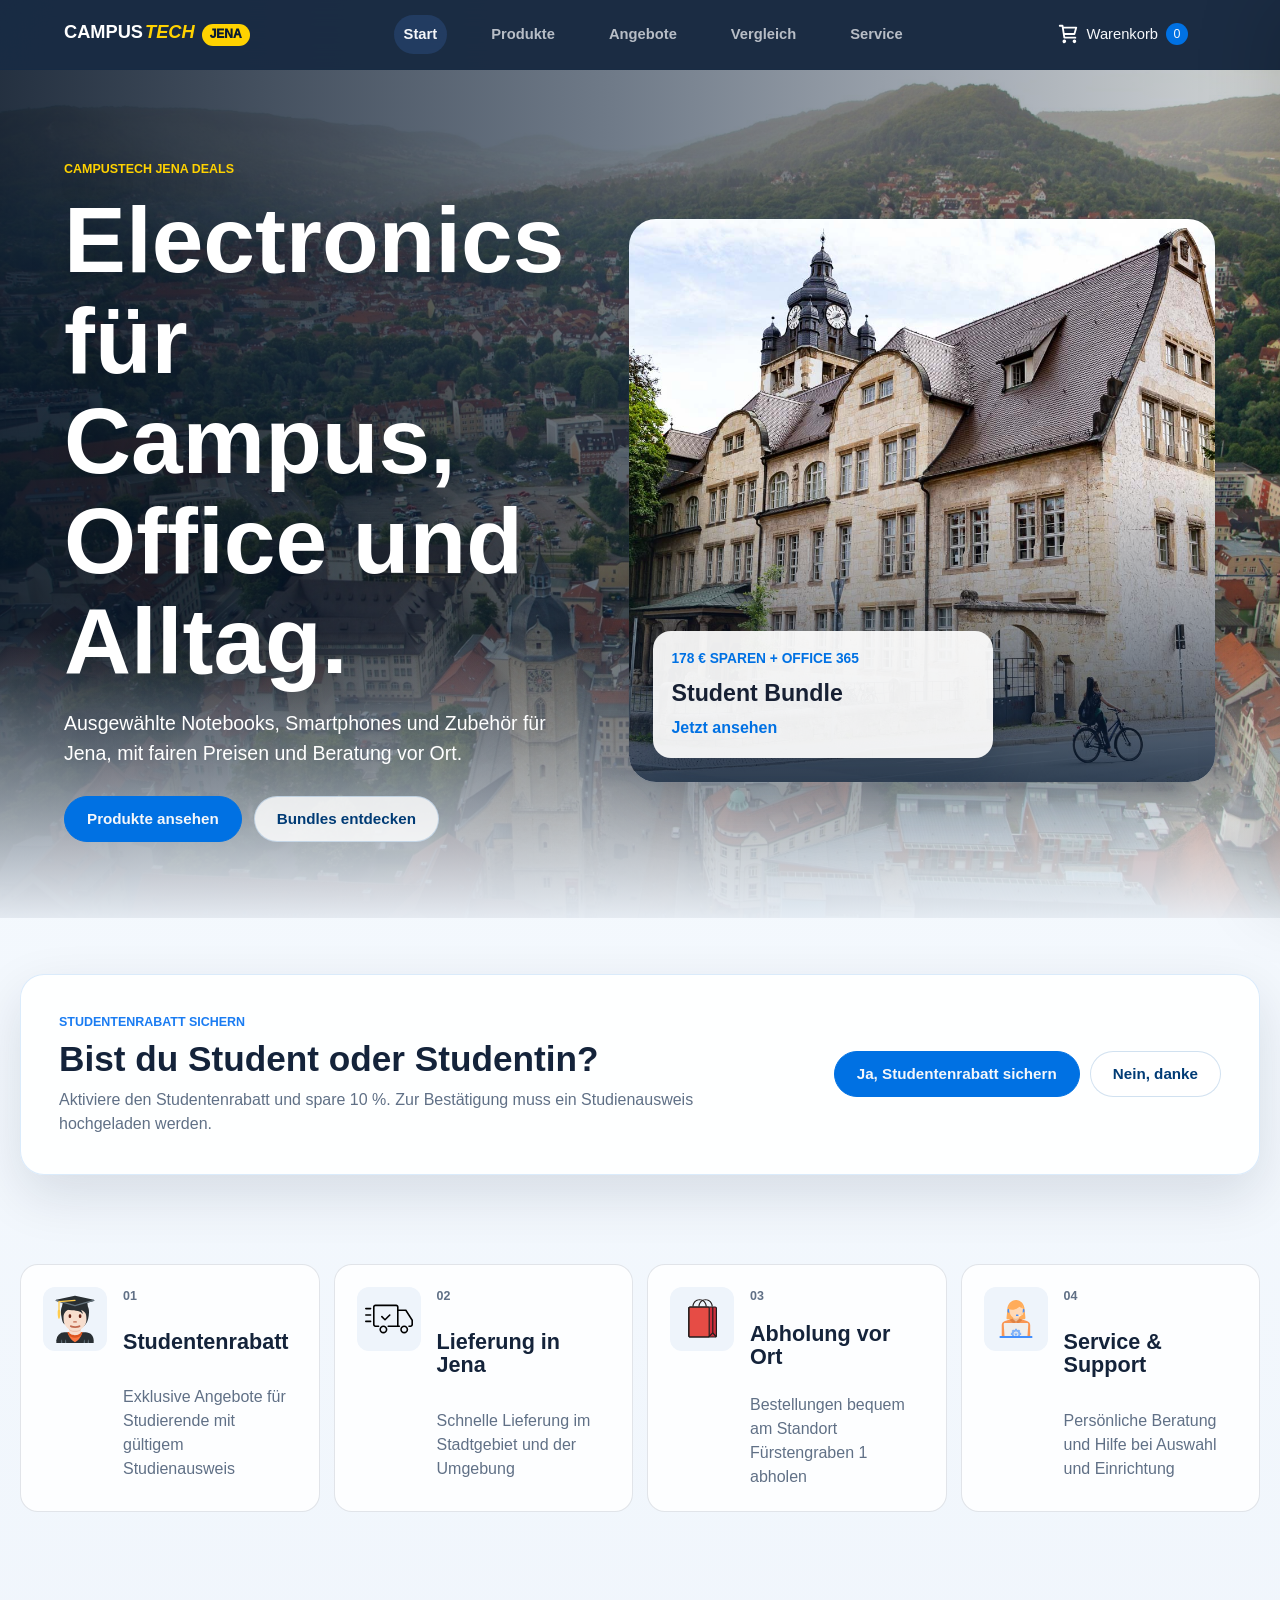
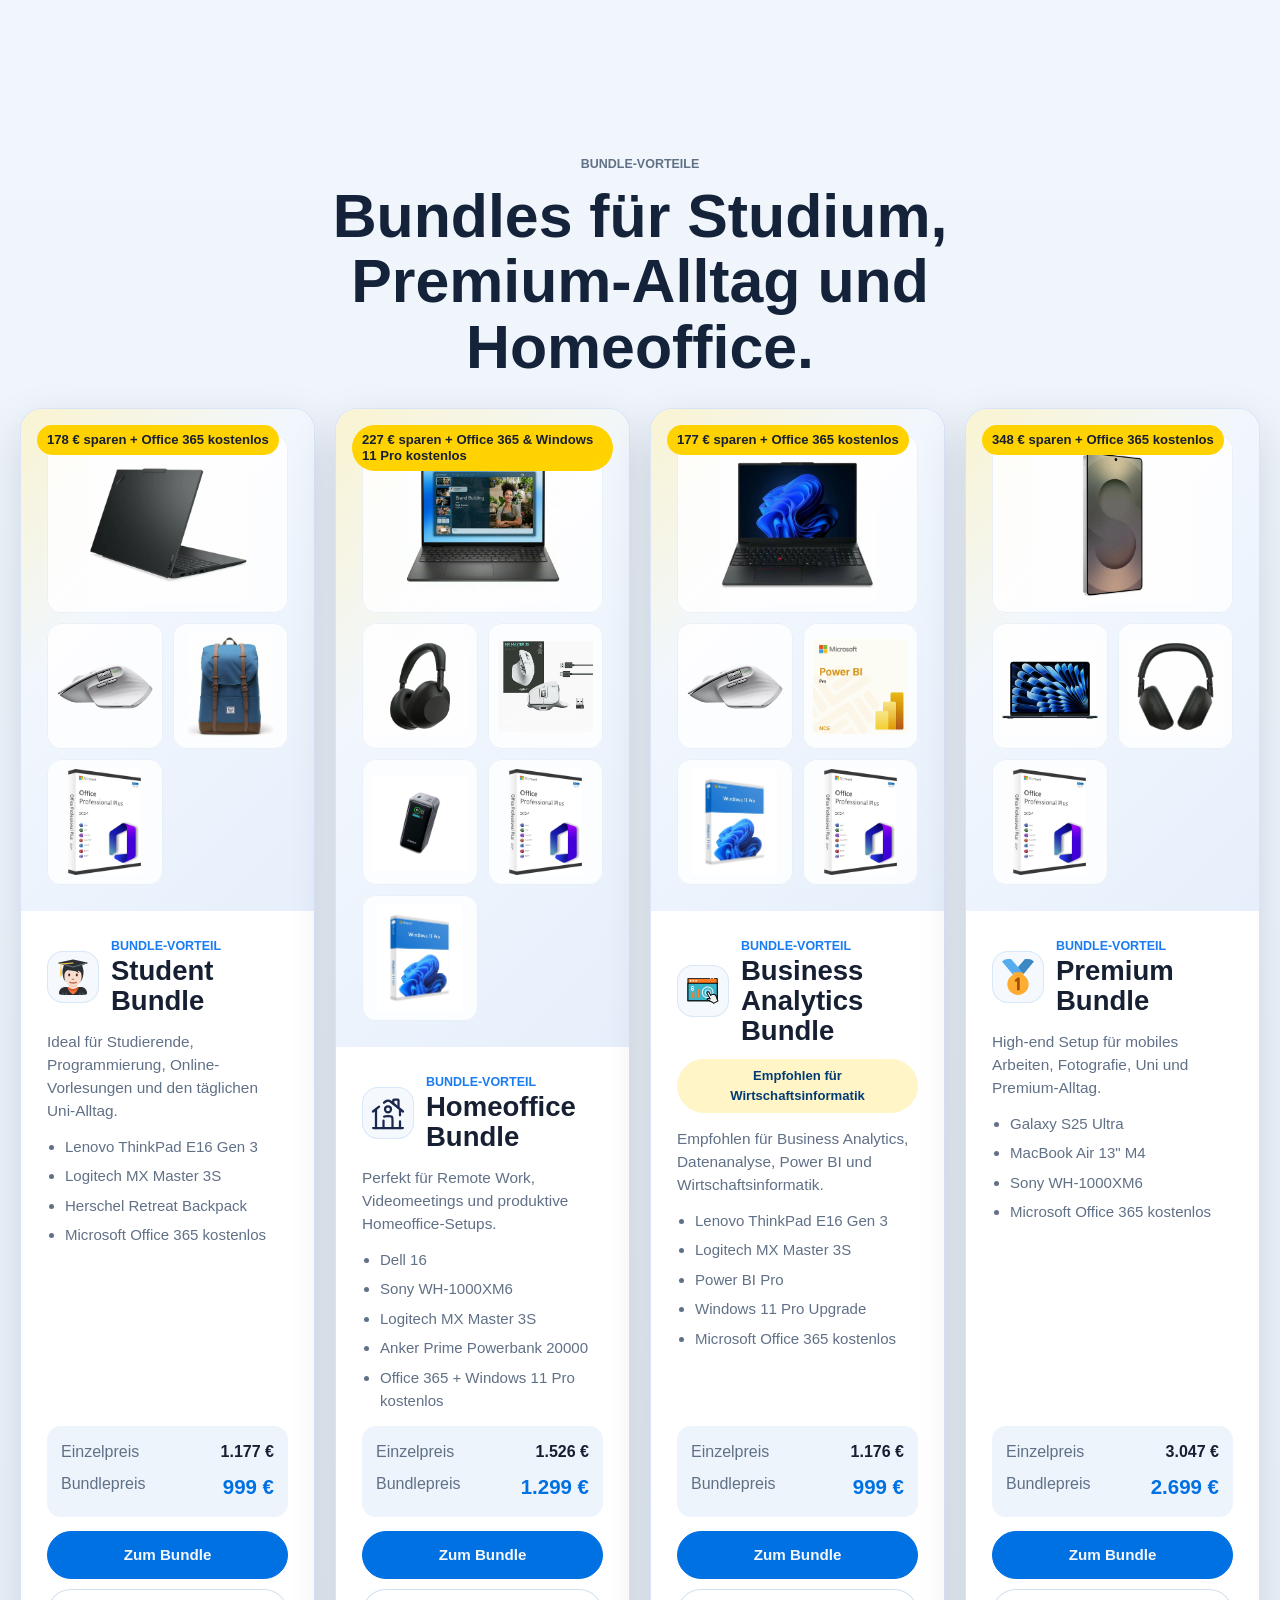
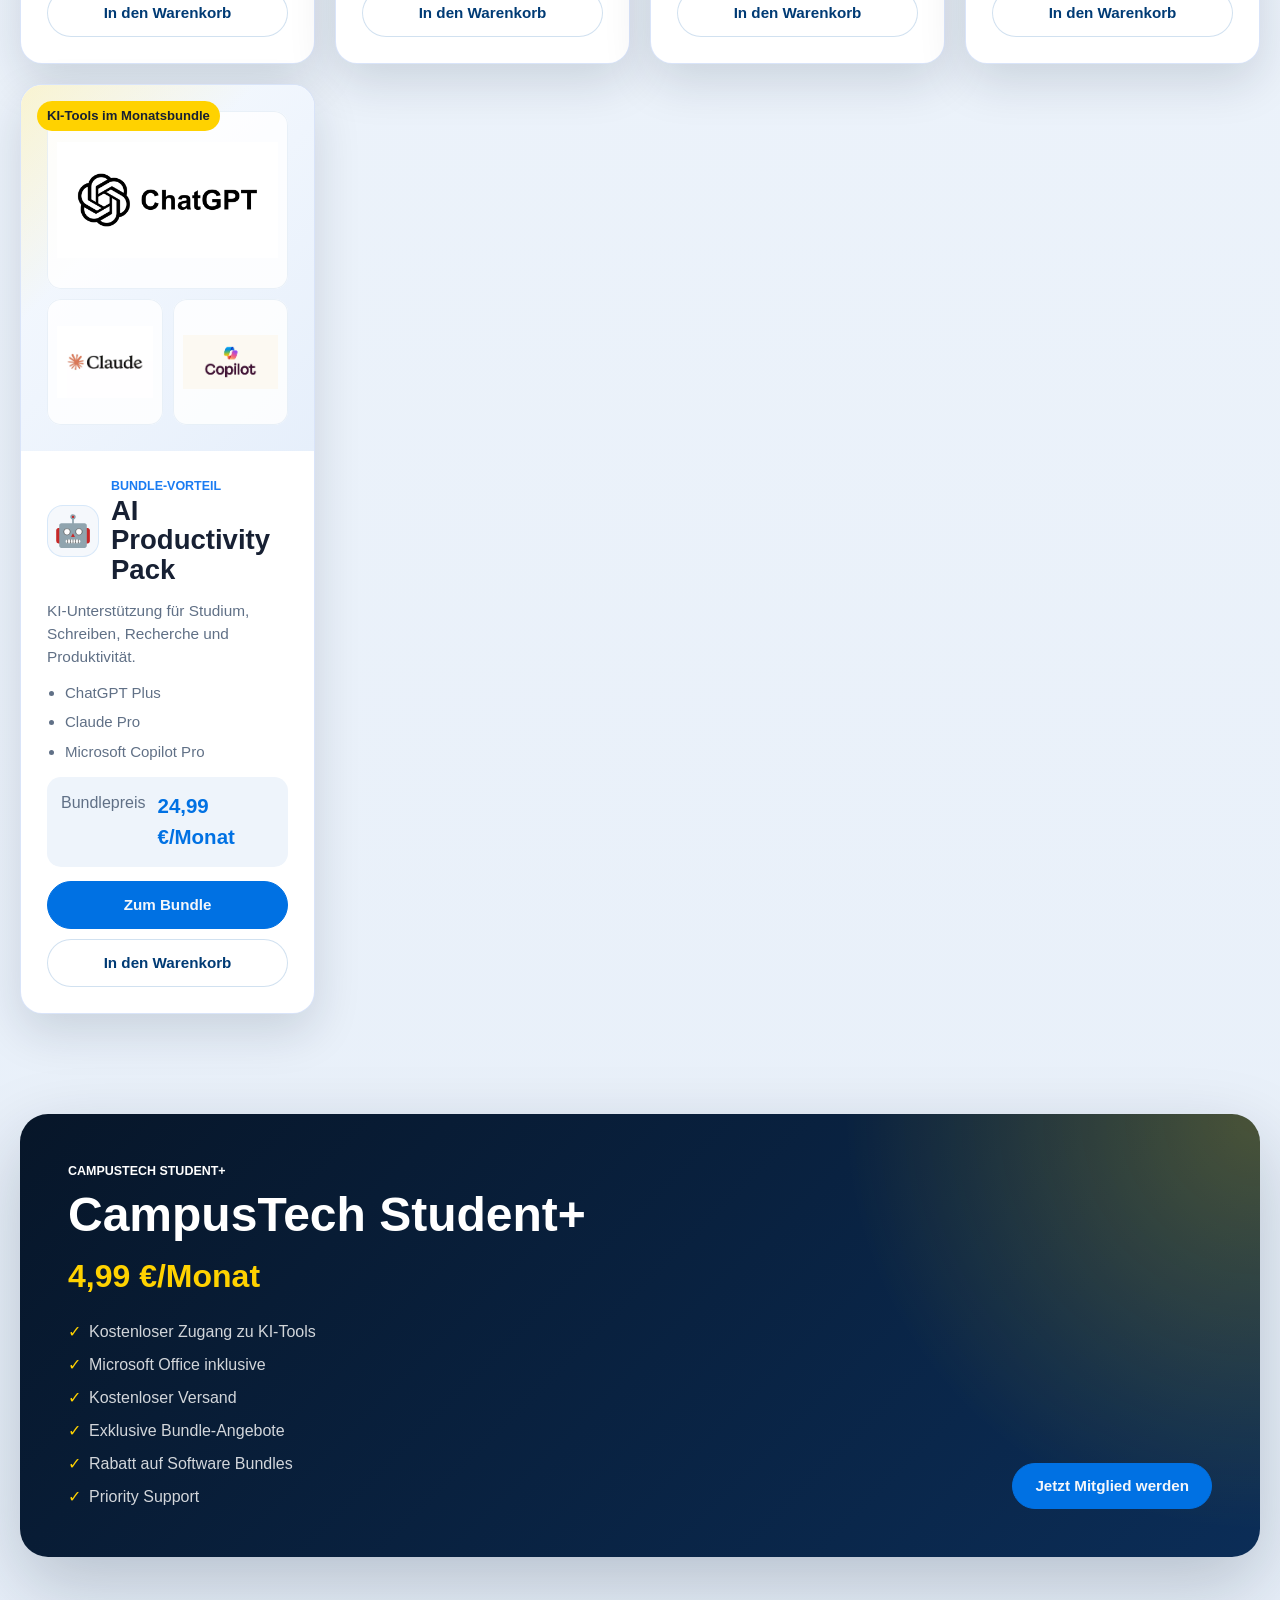
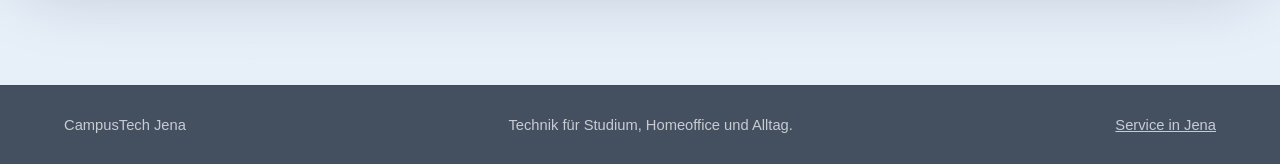
==== commit f2906acb: "Website Update" ====
--- a/index.html
+++ b/index.html
@@ -31,7 +31,7 @@
             <div class="hero-copy">
                 <p class="eyebrow">CampusTech Jena Deals</p>
                 <h1>Electronics für Campus, Office und Alltag.</h1>
-                <p>Ausgewählte Notebooks, Smartphones und Zubehör mit lokalen Angeboten für Jena, klare Preise und Beratung ohne Umwege.</p>
+                <p>Ausgewählte Notebooks, Smartphones und Zubehör für Jena, mit fairen Preisen und Beratung vor Ort.</p>
                 <div class="button-row">
                     <a class="btn btn-dark" href="produkte.html">Produkte ansehen</a>
                     <a class="btn btn-light" href="angebote.html">Bundles entdecken</a>
--- a/style.css
+++ b/style.css
@@ -1409,6 +1409,30 @@
     justify-content: space-between;
 }
 
+.contact-form {
+    display: grid;
+    gap: 14px;
+}
+
+.contact-form label {
+    display: grid;
+    gap: 6px;
+    color: var(--muted);
+    font-size: 0.9rem;
+    font-weight: 750;
+}
+
+.contact-form textarea {
+    min-height: 118px;
+    resize: vertical;
+}
+
+.form-status {
+    min-height: 24px;
+    color: var(--muted);
+    font-size: 0.94rem;
+}
+
 .map-placeholder {
     grid-column: 1 / -1;
     position: relative;
@@ -1497,9 +1521,16 @@
     border-bottom: 0;
 }
 
+.drawer-total strong {
+    display: block;
+    white-space: nowrap;
+}
+
 .drawer-total .checkout-btn {
-    flex-basis: 100%;
-    width: 100%;
+    flex: 0 0 auto;
+    min-width: 112px;
+    width: auto;
+    padding-inline: 20px;
 }
 
 .drawer-head h2 {
@@ -1892,6 +1923,44 @@
         grid-template-columns: 1fr;
     }
 
+    .compare-table {
+        min-width: 920px;
+        table-layout: fixed;
+    }
+
+    .compare-table th:first-child,
+    .compare-table td:first-child {
+        width: 220px;
+    }
+
+    .compare-table th:nth-child(2),
+    .compare-table td:nth-child(2) {
+        width: 120px;
+    }
+
+    .compare-product {
+        align-items: flex-start;
+        gap: 10px;
+    }
+
+    .compare-product img {
+        flex: 0 0 56px;
+        width: 56px;
+        height: 56px;
+        border-radius: 12px;
+    }
+
+    .compare-product strong {
+        display: block;
+        line-height: 1.25;
+        overflow-wrap: anywhere;
+    }
+
+    .compare-price {
+        font-weight: 800;
+        white-space: nowrap;
+    }
+
     .gallery-thumbs {
         grid-auto-columns: minmax(108px, 42%);
     }
